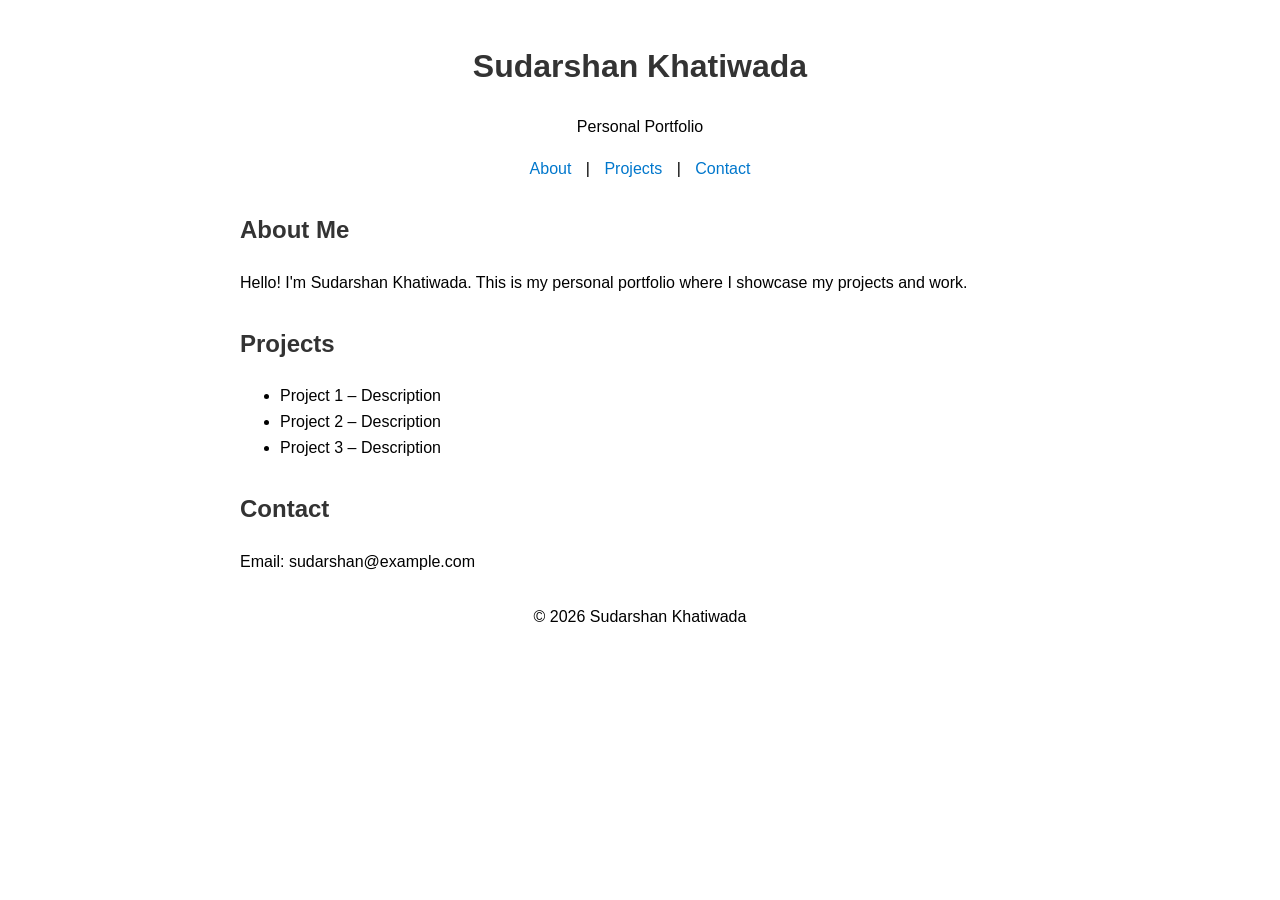
==== index.html @ 835031c8 "Create index.html" ====
<!DOCTYPE html>
<html lang="en">
<head>
    <meta charset="UTF-8">
    <meta name="viewport" content="width=device-width, initial-scale=1.0">
    <title>Sudarshan Khatiwada | Portfolio</title>
    <style>
        body { font-family: Arial, sans-serif; max-width: 800px; margin: auto; padding: 20px; line-height: 1.6; }
        header, footer { text-align: center; margin-bottom: 30px; }
        nav a { margin: 0 10px; text-decoration: none; color: #0077cc; }
        section { margin-bottom: 30px; }
        h1, h2 { color: #333; }
    </style>
</head>
<body>
    <header>
        <h1>Sudarshan Khatiwada</h1>
        <p>Personal Portfolio</p>
        <nav>
            <a href="#about">About</a> |
            <a href="#projects">Projects</a> |
            <a href="#contact">Contact</a>
        </nav>
    </header>

    <section id="about">
        <h2>About Me</h2>
        <p>Hello! I'm Sudarshan Khatiwada. This is my personal portfolio where I showcase my projects and work.</p>
    </section>

    <section id="projects">
        <h2>Projects</h2>
        <ul>
            <li>Project 1 – Description</li>
            <li>Project 2 – Description</li>
            <li>Project 3 – Description</li>
        </ul>
    </section>

    <section id="contact">
        <h2>Contact</h2>
        <p>Email: sudarshan@example.com</p>
    </section>

    <footer>
        <p>&copy; 2026 Sudarshan Khatiwada</p>
    </footer>
</body>
</html>
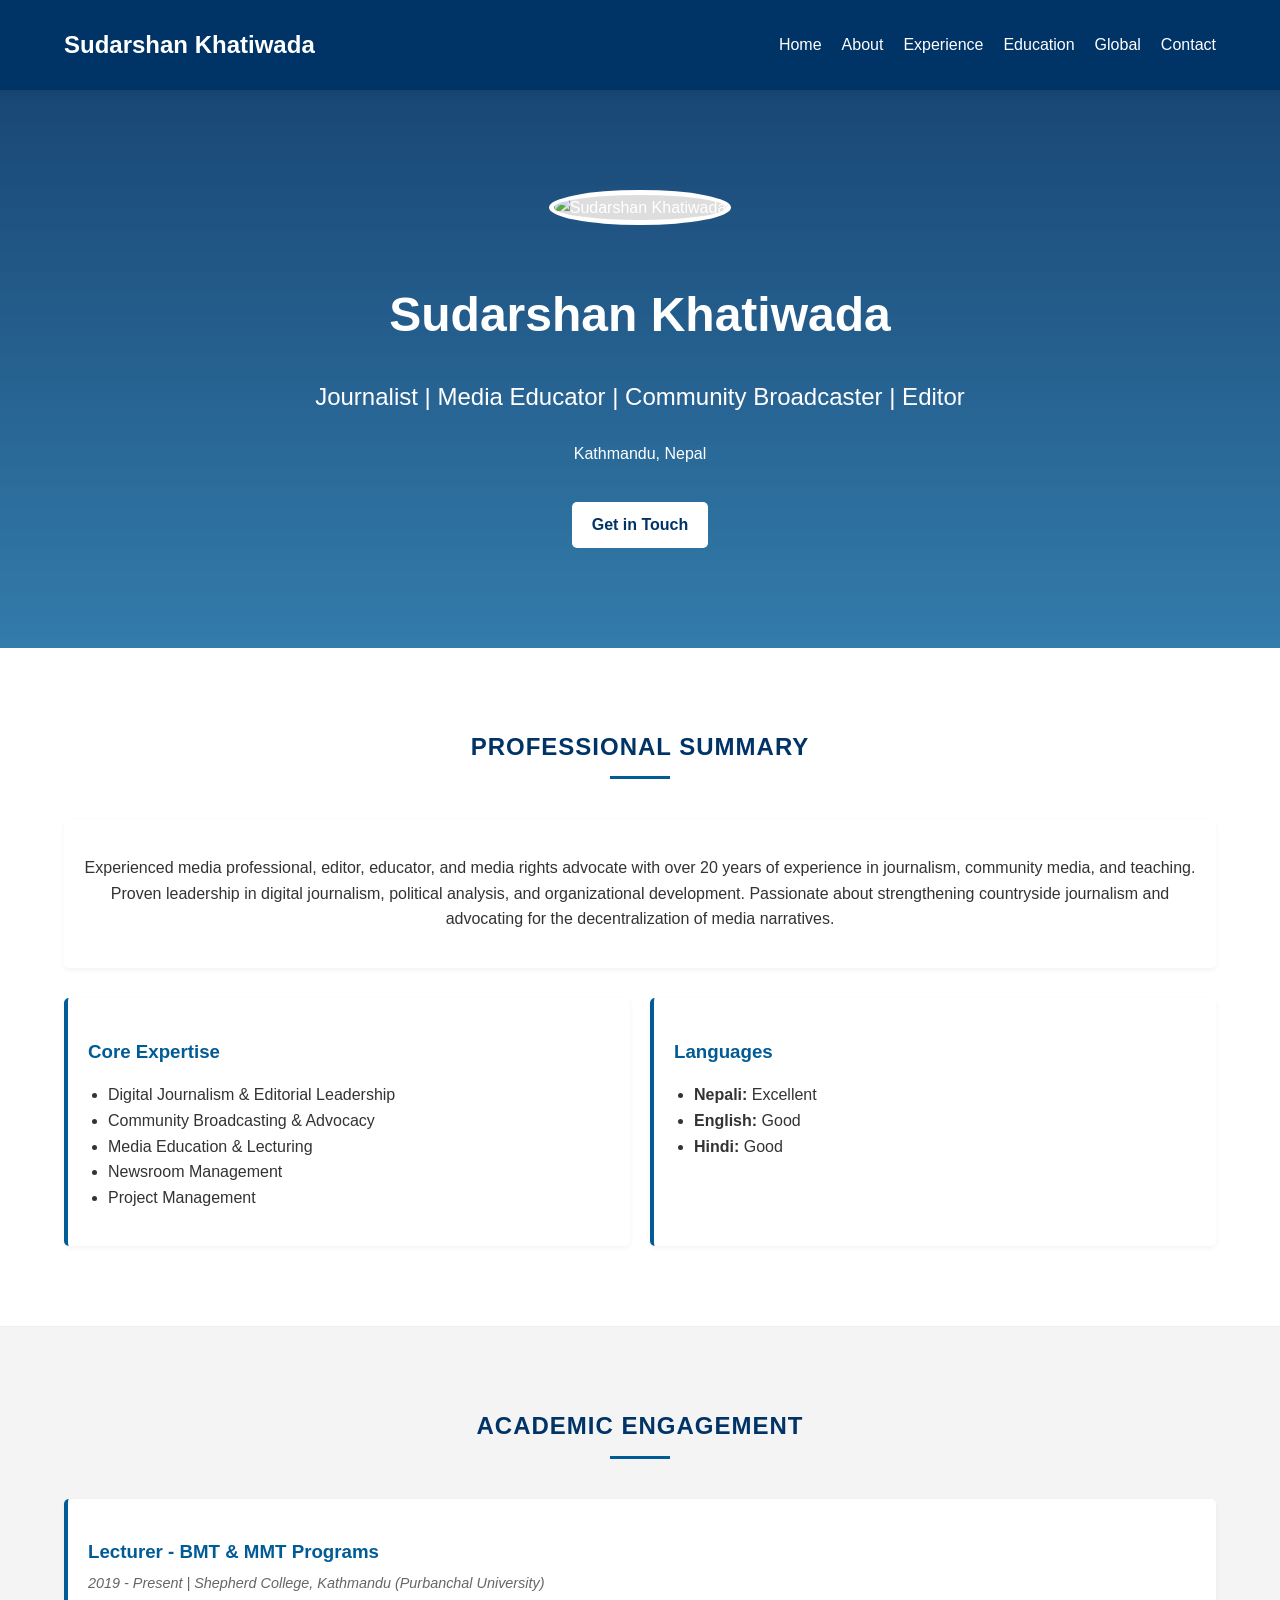
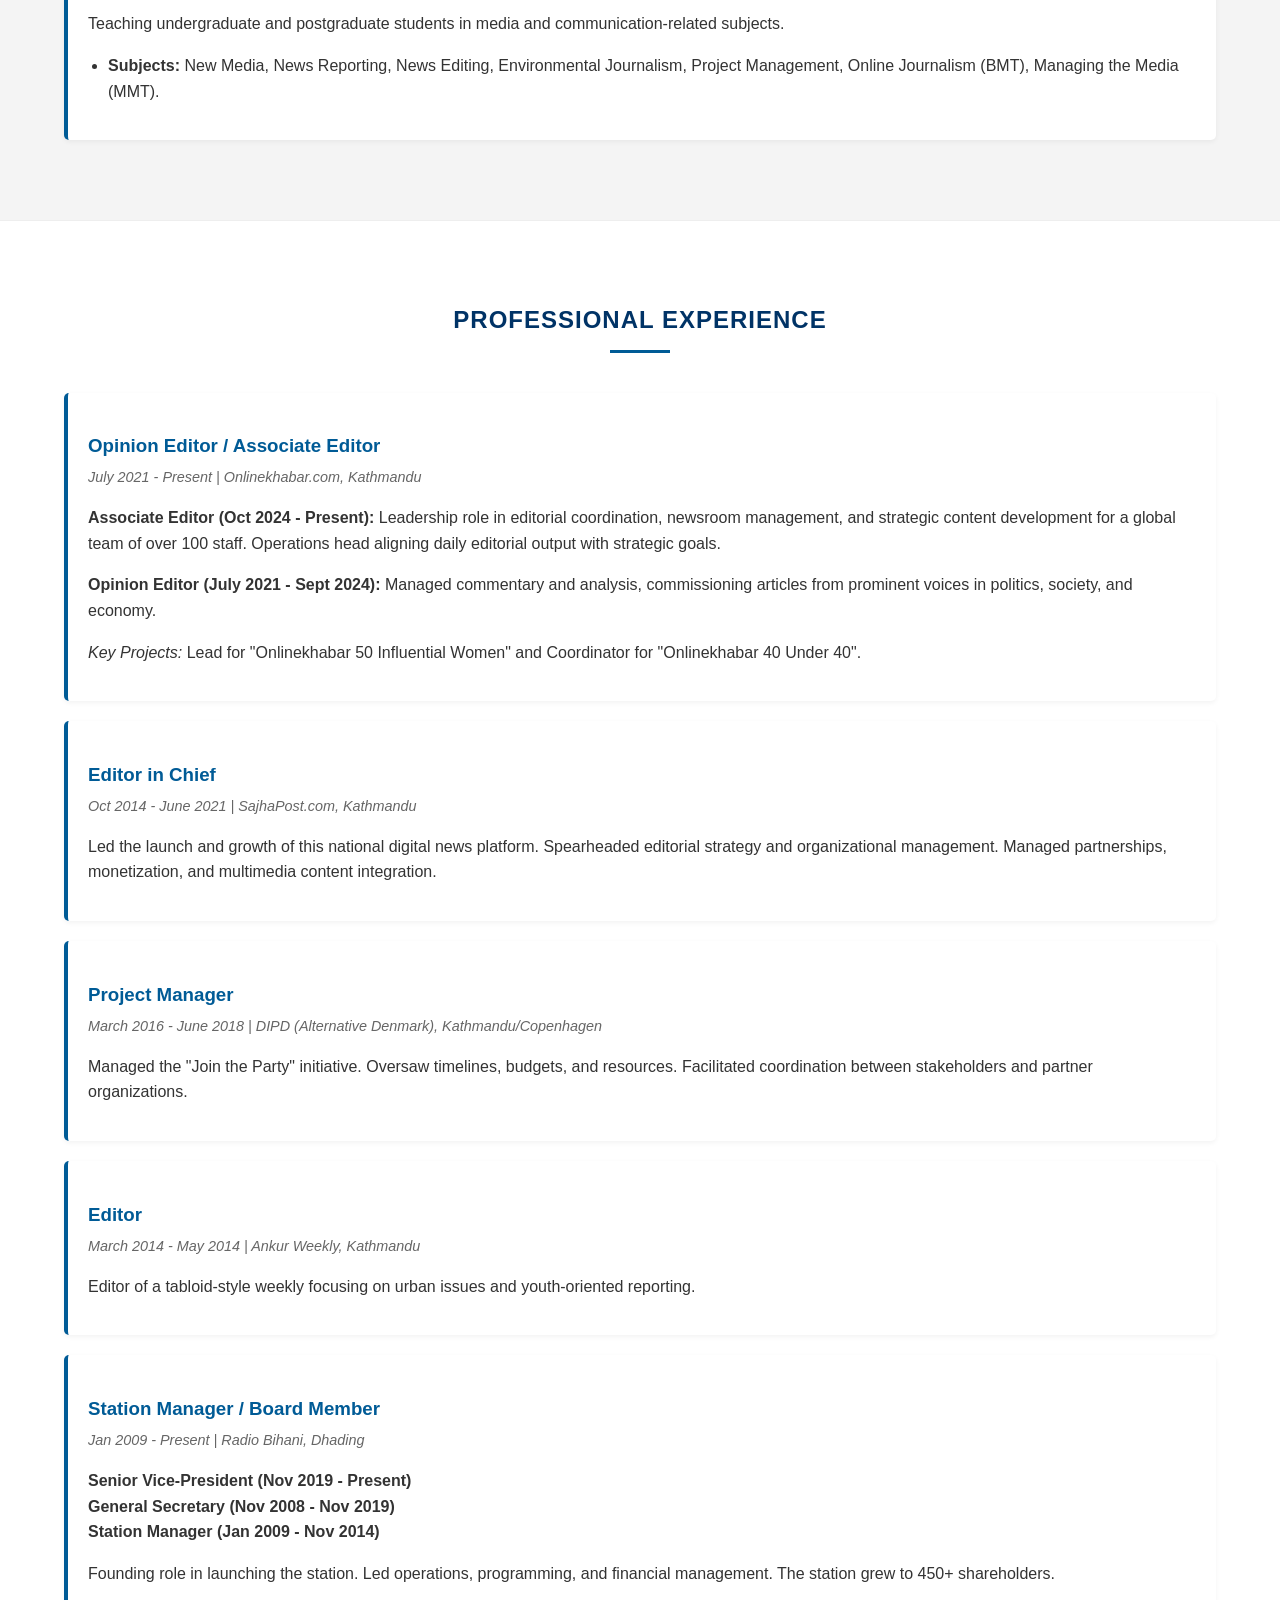
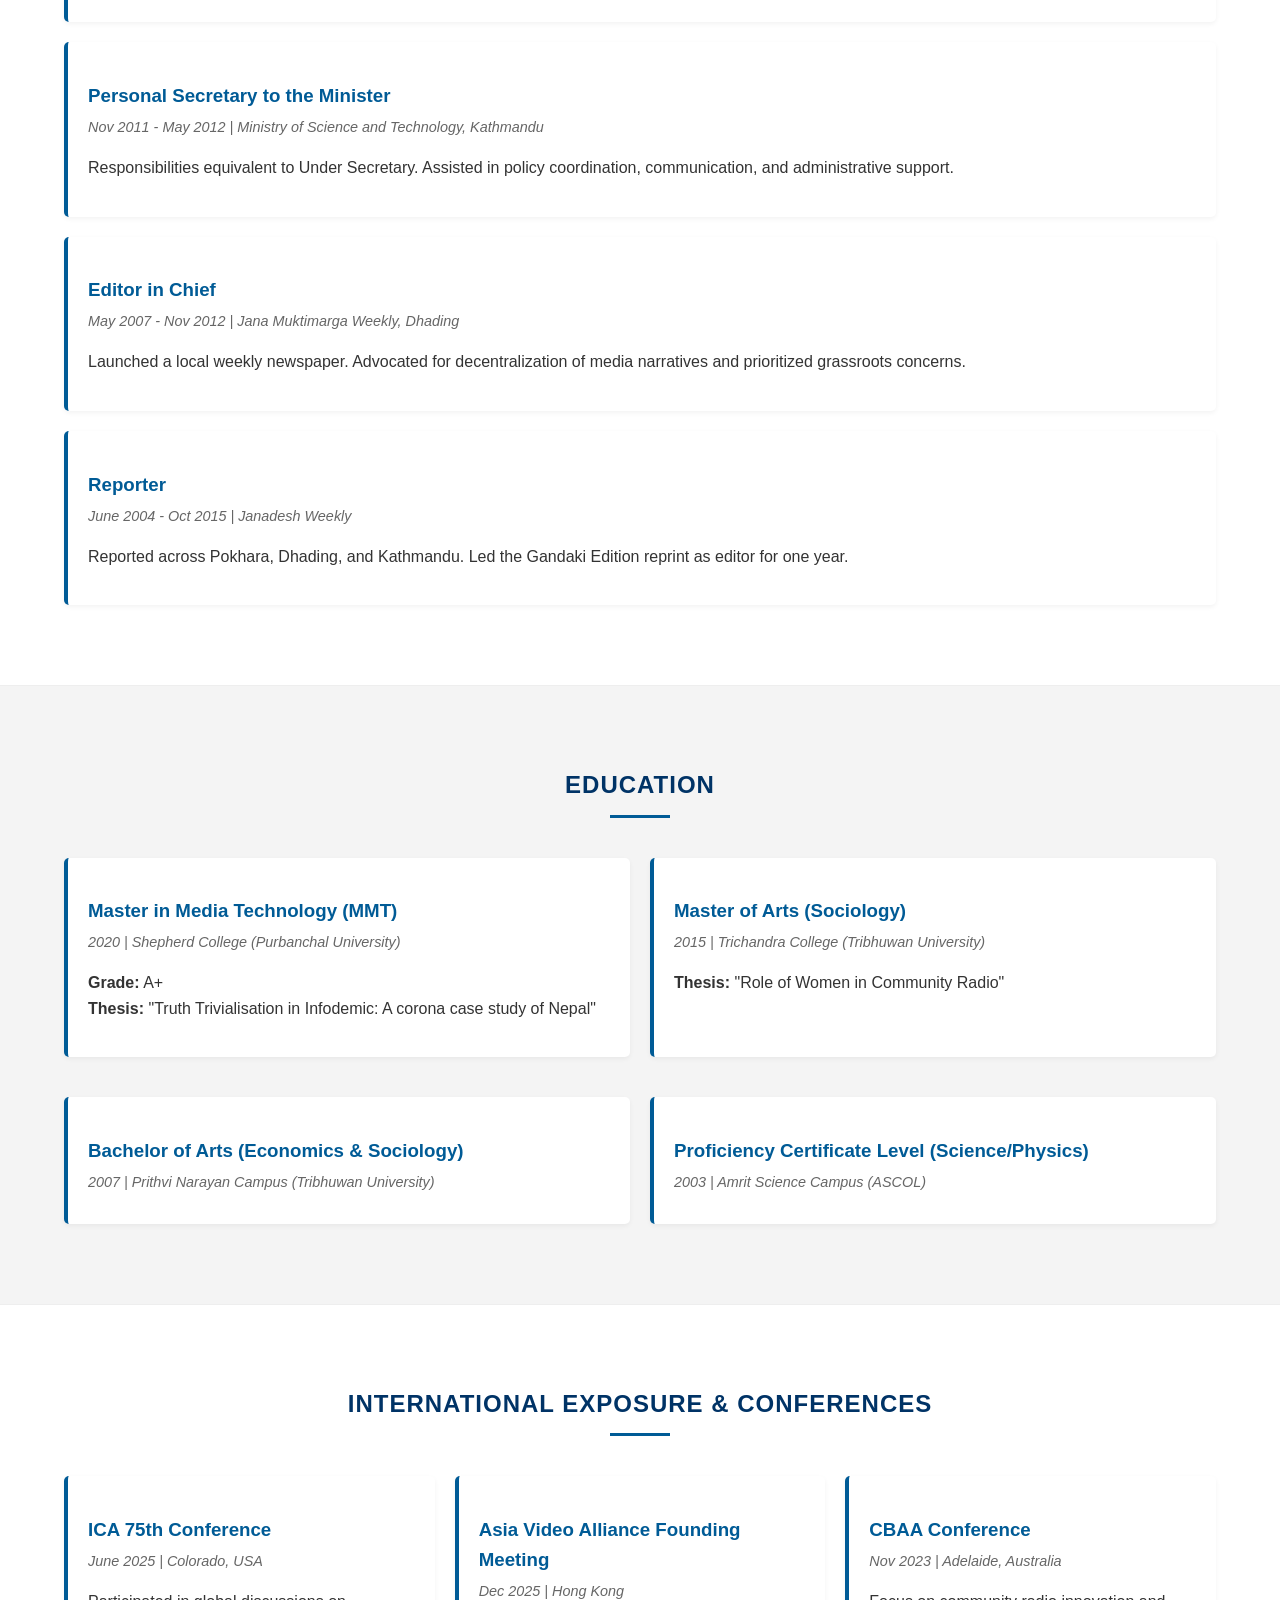
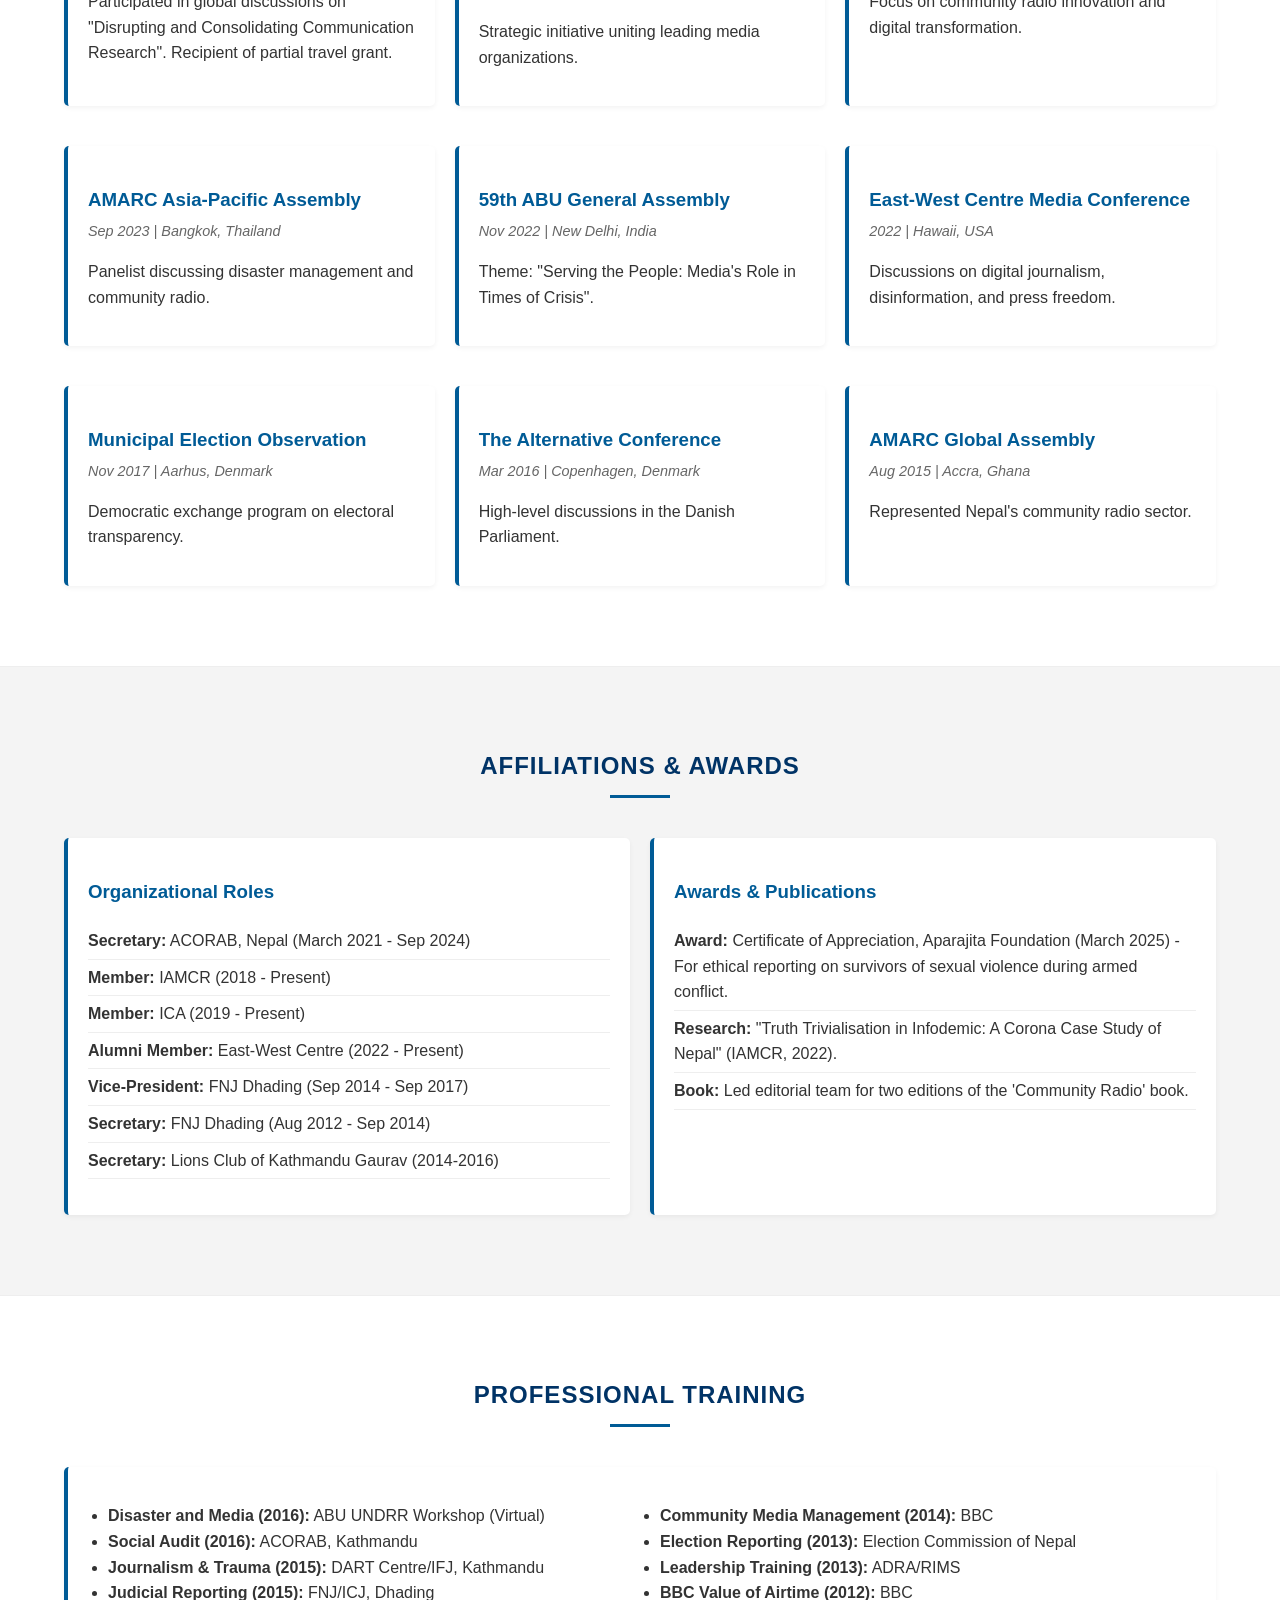
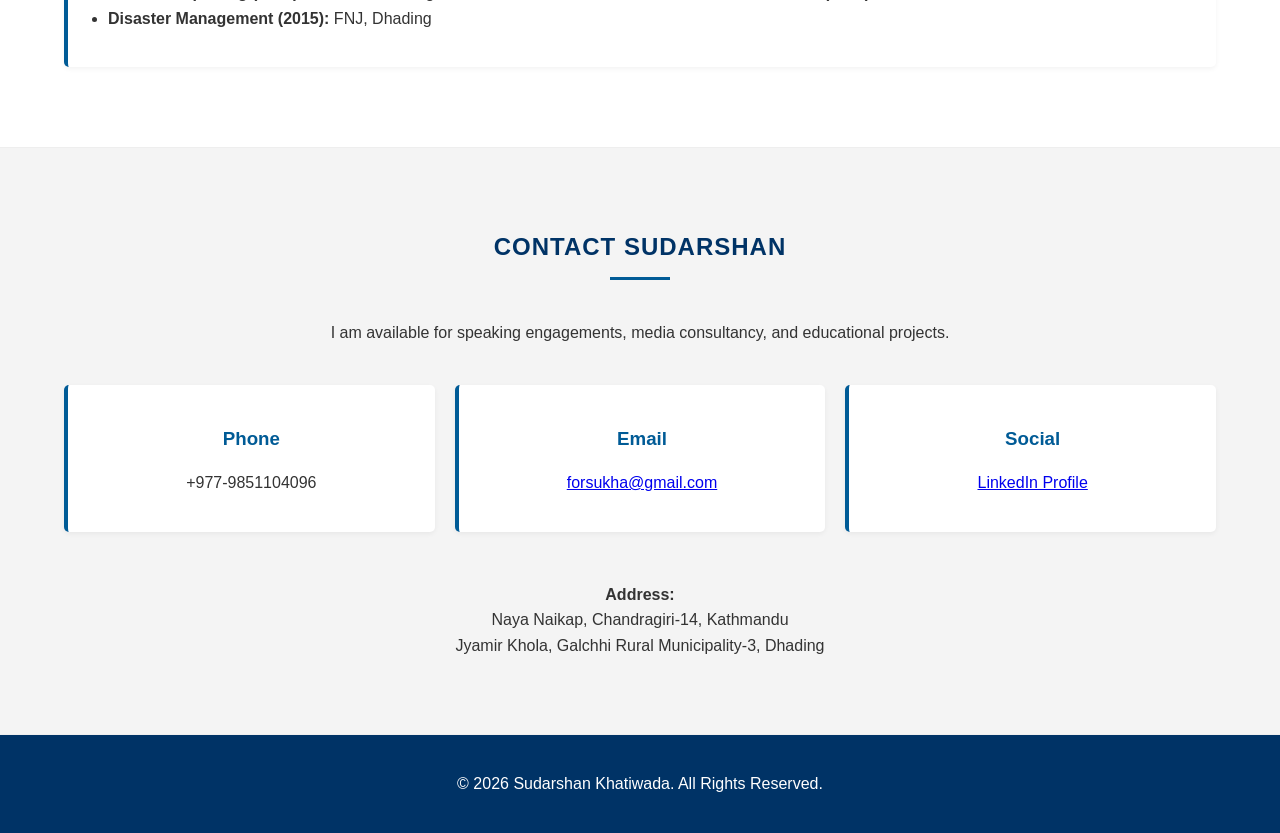
==== commit a0f3fb43: "Update index.html" ====
--- a/index.html
+++ b/index.html
@@ -3,47 +3,522 @@
 <head>
     <meta charset="UTF-8">
     <meta name="viewport" content="width=device-width, initial-scale=1.0">
-    <title>Sudarshan Khatiwada | Portfolio</title>
+    <title>Sudarshan Khatiwada | Journalist & Media Educator</title>
     <style>
-        body { font-family: Arial, sans-serif; max-width: 800px; margin: auto; padding: 20px; line-height: 1.6; }
-        header, footer { text-align: center; margin-bottom: 30px; }
-        nav a { margin: 0 10px; text-decoration: none; color: #0077cc; }
-        section { margin-bottom: 30px; }
-        h1, h2 { color: #333; }
+        /* --- CSS STYLES --- */
+        :root {
+            --primary: #003366; /* Deep Navy Blue */
+            --secondary: #005b96; /* Lighter Blue */
+            --accent: #b3cde0; /* Light Gray-Blue */
+            --text: #333;
+            --light-bg: #f4f4f4;
+            --white: #fff;
+        }
+
+        body {
+            font-family: 'Segoe UI', Tahoma, Geneva, Verdana, sans-serif;
+            line-height: 1.6;
+            color: var(--text);
+            margin: 0;
+            padding: 0;
+        }
+
+        /* Navigation */
+        nav {
+            background: var(--primary);
+            color: var(--white);
+            padding: 1rem 0;
+            position: sticky;
+            top: 0;
+            z-index: 1000;
+            box-shadow: 0 2px 5px rgba(0,0,0,0.1);
+        }
+
+        .container {
+            width: 90%;
+            max-width: 1200px;
+            margin: auto;
+            padding: 0 15px;
+        }
+
+        .nav-flex {
+            display: flex;
+            justify-content: space-between;
+            align-items: center;
+        }
+
+        .logo {
+            font-size: 1.5rem;
+            font-weight: bold;
+        }
+
+        .nav-links {
+            list-style: none;
+            display: flex;
+        }
+
+        .nav-links li {
+            margin-left: 20px;
+        }
+
+        .nav-links a {
+            color: var(--white);
+            text-decoration: none;
+            font-size: 1rem;
+            transition: color 0.3s;
+        }
+
+        .nav-links a:hover {
+            color: var(--accent);
+        }
+
+        /* Hero Section */
+        header {
+            background: linear-gradient(rgba(0, 51, 102, 0.9), rgba(0, 91, 150, 0.8)), url('https://source.unsplash.com/random/1920x1080/?journalism') no-repeat center center/cover;
+            color: var(--white);
+            padding: 100px 0;
+            text-align: center;
+        }
+
+        .profile-img {
+            width: 200px;
+            height: 200px;
+            border-radius: 50%;
+            border: 5px solid var(--white);
+            object-fit: cover;
+            margin-bottom: 20px;
+            background-color: #ddd; /* Fallback color */
+        }
+
+        header h1 {
+            font-size: 3rem;
+            margin-bottom: 10px;
+        }
+
+        header p {
+            font-size: 1.5rem;
+            font-weight: 300;
+        }
+
+        .btn {
+            display: inline-block;
+            background: var(--white);
+            color: var(--primary);
+            padding: 10px 20px;
+            text-decoration: none;
+            border-radius: 5px;
+            margin-top: 20px;
+            font-weight: bold;
+            transition: background 0.3s;
+        }
+
+        .btn:hover {
+            background: var(--accent);
+        }
+
+        /* Sections */
+        section {
+            padding: 60px 0;
+            border-bottom: 1px solid #eee;
+        }
+
+        section:nth-child(even) {
+            background: var(--light-bg);
+        }
+
+        h2 {
+            color: var(--primary);
+            text-align: center;
+            margin-bottom: 40px;
+            text-transform: uppercase;
+            letter-spacing: 1px;
+            position: relative;
+        }
+        
+        h2::after {
+            content: '';
+            display: block;
+            width: 60px;
+            height: 3px;
+            background: var(--secondary);
+            margin: 10px auto 0;
+        }
+
+        h3 {
+            color: var(--secondary);
+            margin-bottom: 5px;
+        }
+
+        .timeline-item, .card {
+            background: var(--white);
+            padding: 20px;
+            margin-bottom: 20px;
+            border-radius: 5px;
+            box-shadow: 0 2px 5px rgba(0,0,0,0.05);
+            border-left: 4px solid var(--secondary);
+        }
+
+        .date {
+            font-style: italic;
+            color: #666;
+            font-size: 0.9rem;
+            margin-bottom: 10px;
+            display: block;
+        }
+
+        /* Grid Layouts */
+        .grid-2 {
+            display: grid;
+            grid-template-columns: 1fr 1fr;
+            gap: 20px;
+        }
+
+        .grid-3 {
+            display: grid;
+            grid-template-columns: repeat(auto-fit, minmax(300px, 1fr));
+            gap: 20px;
+        }
+
+        /* List Styles */
+        ul.custom-list {
+            list-style: none;
+            padding: 0;
+        }
+
+        ul.custom-list li {
+            padding: 5px 0;
+            border-bottom: 1px solid #eee;
+        }
+        
+        ul.bullet-list {
+            padding-left: 20px;
+        }
+
+        /* Footer */
+        footer {
+            background: var(--primary);
+            color: var(--white);
+            text-align: center;
+            padding: 20px 0;
+        }
+
+        footer a {
+            color: var(--accent);
+        }
+
+        /* Responsive */
+        @media (max-width: 768px) {
+            .nav-flex {
+                flex-direction: column;
+            }
+            .nav-links {
+                margin-top: 15px;
+                padding: 0;
+            }
+            .nav-links li {
+                margin: 0 10px;
+            }
+            .grid-2 {
+                grid-template-columns: 1fr;
+            }
+            header h1 {
+                font-size: 2rem;
+            }
+        }
     </style>
 </head>
 <body>
-    <header>
-        <h1>Sudarshan Khatiwada</h1>
-        <p>Personal Portfolio</p>
-        <nav>
-            <a href="#about">About</a> |
-            <a href="#projects">Projects</a> |
-            <a href="#contact">Contact</a>
-        </nav>
+
+    <nav>
+        <div class="container nav-flex">
+            <div class="logo">Sudarshan Khatiwada</div>
+            <ul class="nav-links">
+                <li><a href="#home">Home</a></li>
+                <li><a href="#about">About</a></li>
+                <li><a href="#experience">Experience</a></li>
+                <li><a href="#education">Education</a></li>
+                <li><a href="#global">Global</a></li>
+                <li><a href="#contact">Contact</a></li>
+            </ul>
+        </div>
+    </nav>
+
+    <header id="home">
+        <div class="container">
+            <img src="/Users/sudarshankhatiwada/Desktop/Website" alt="Sudarshan Khatiwada" class="profile-img">
+            
+            <h1>Sudarshan Khatiwada</h1>
+            <p>Journalist | Media Educator | Community Broadcaster | Editor</p>
+            <p style="font-size: 1rem; margin-top: 10px;">Kathmandu, Nepal</p>
+            <a href="#contact" class="btn">Get in Touch</a>
+        </div>
     </header>
 
     <section id="about">
-        <h2>About Me</h2>
-        <p>Hello! I'm Sudarshan Khatiwada. This is my personal portfolio where I showcase my projects and work.</p>
-    </section>
-
-    <section id="projects">
-        <h2>Projects</h2>
-        <ul>
-            <li>Project 1 – Description</li>
-            <li>Project 2 – Description</li>
-            <li>Project 3 – Description</li>
-        </ul>
+        <div class="container">
+            <h2>Professional Summary</h2>
+            <div class="card" style="border-left: none; text-align: center;">
+                <p>
+                    Experienced media professional, editor, educator, and media rights advocate with over 20 years of experience in journalism, community media, and teaching. Proven leadership in digital journalism, political analysis, and organizational development. Passionate about strengthening countryside journalism and advocating for the decentralization of media narratives.
+                </p>
+            </div>
+            
+            <div class="grid-2" style="margin-top: 30px;">
+                <div class="card">
+                    <h3>Core Expertise</h3>
+                    <ul class="bullet-list">
+                        <li>Digital Journalism & Editorial Leadership</li>
+                        <li>Community Broadcasting & Advocacy</li>
+                        <li>Media Education & Lecturing</li>
+                        <li>Newsroom Management</li>
+                        <li>Project Management</li>
+                    </ul>
+                </div>
+                <div class="card">
+                    <h3>Languages</h3>
+                    <ul class="bullet-list">
+                        <li><strong>Nepali:</strong> Excellent</li>
+                        <li><strong>English:</strong> Good</li>
+                        <li><strong>Hindi:</strong> Good</li>
+                    </ul>
+                </div>
+            </div>
+        </div>
+    </section>
+
+    <section id="academic">
+        <div class="container">
+            <h2>Academic Engagement</h2>
+            <div class="timeline-item">
+                <h3>Lecturer - BMT & MMT Programs</h3>
+                <span class="date">2019 - Present | Shepherd College, Kathmandu (Purbanchal University)</span>
+                <p>Teaching undergraduate and postgraduate students in media and communication-related subjects.</p>
+                <ul class="bullet-list">
+                    <li><strong>Subjects:</strong> New Media, News Reporting, News Editing, Environmental Journalism, Project Management, Online Journalism (BMT), Managing the Media (MMT).</li>
+                </ul>
+            </div>
+        </div>
+    </section>
+
+    <section id="experience">
+        <div class="container">
+            <h2>Professional Experience</h2>
+
+            <div class="timeline-item">
+                <h3>Opinion Editor / Associate Editor</h3>
+                <span class="date">July 2021 - Present | Onlinekhabar.com, Kathmandu</span>
+                <p><strong>Associate Editor (Oct 2024 - Present):</strong> Leadership role in editorial coordination, newsroom management, and strategic content development for a global team of over 100 staff. Operations head aligning daily editorial output with strategic goals.</p>
+                <p><strong>Opinion Editor (July 2021 - Sept 2024):</strong> Managed commentary and analysis, commissioning articles from prominent voices in politics, society, and economy.</p>
+                <p><em>Key Projects:</em> Lead for "Onlinekhabar 50 Influential Women" and Coordinator for "Onlinekhabar 40 Under 40".</p>
+            </div>
+
+            <div class="timeline-item">
+                <h3>Editor in Chief</h3>
+                <span class="date">Oct 2014 - June 2021 | SajhaPost.com, Kathmandu</span>
+                <p>Led the launch and growth of this national digital news platform. Spearheaded editorial strategy and organizational management. Managed partnerships, monetization, and multimedia content integration.</p>
+            </div>
+
+            <div class="timeline-item">
+                <h3>Project Manager</h3>
+                <span class="date">March 2016 - June 2018 | DIPD (Alternative Denmark), Kathmandu/Copenhagen</span>
+                <p>Managed the "Join the Party" initiative. Oversaw timelines, budgets, and resources. Facilitated coordination between stakeholders and partner organizations.</p>
+            </div>
+
+            <div class="timeline-item">
+                <h3>Editor</h3>
+                <span class="date">March 2014 - May 2014 | Ankur Weekly, Kathmandu</span>
+                <p>Editor of a tabloid-style weekly focusing on urban issues and youth-oriented reporting.</p>
+            </div>
+
+            <div class="timeline-item">
+                <h3>Station Manager / Board Member</h3>
+                <span class="date">Jan 2009 - Present | Radio Bihani, Dhading</span>
+                <p><strong>Senior Vice-President (Nov 2019 - Present)</strong><br>
+                <strong>General Secretary (Nov 2008 - Nov 2019)</strong><br>
+                <strong>Station Manager (Jan 2009 - Nov 2014)</strong></p>
+                <p>Founding role in launching the station. Led operations, programming, and financial management. The station grew to 450+ shareholders.</p>
+            </div>
+
+            <div class="timeline-item">
+                <h3>Personal Secretary to the Minister</h3>
+                <span class="date">Nov 2011 - May 2012 | Ministry of Science and Technology, Kathmandu</span>
+                <p>Responsibilities equivalent to Under Secretary. Assisted in policy coordination, communication, and administrative support.</p>
+            </div>
+
+            <div class="timeline-item">
+                <h3>Editor in Chief</h3>
+                <span class="date">May 2007 - Nov 2012 | Jana Muktimarga Weekly, Dhading</span>
+                <p>Launched a local weekly newspaper. Advocated for decentralization of media narratives and prioritized grassroots concerns.</p>
+            </div>
+
+            <div class="timeline-item">
+                <h3>Reporter</h3>
+                <span class="date">June 2004 - Oct 2015 | Janadesh Weekly</span>
+                <p>Reported across Pokhara, Dhading, and Kathmandu. Led the Gandaki Edition reprint as editor for one year.</p>
+            </div>
+        </div>
+    </section>
+
+    <section id="education">
+        <div class="container">
+            <h2>Education</h2>
+            <div class="grid-2">
+                <div class="card">
+                    <h3>Master in Media Technology (MMT)</h3>
+                    <span class="date">2020 | Shepherd College (Purbanchal University)</span>
+                    <p><strong>Grade:</strong> A+ <br>
+                    <strong>Thesis:</strong> "Truth Trivialisation in Infodemic: A corona case study of Nepal"</p>
+                </div>
+                <div class="card">
+                    <h3>Master of Arts (Sociology)</h3>
+                    <span class="date">2015 | Trichandra College (Tribhuwan University)</span>
+                    <p><strong>Thesis:</strong> "Role of Women in Community Radio"</p>
+                </div>
+                <div class="card">
+                    <h3>Bachelor of Arts (Economics & Sociology)</h3>
+                    <span class="date">2007 | Prithvi Narayan Campus (Tribhuwan University)</span>
+                </div>
+                <div class="card">
+                    <h3>Proficiency Certificate Level (Science/Physics)</h3>
+                    <span class="date">2003 | Amrit Science Campus (ASCOL)</span>
+                </div>
+            </div>
+        </div>
+    </section>
+
+    <section id="global">
+        <div class="container">
+            <h2>International Exposure & Conferences</h2>
+            <div class="grid-3">
+                <div class="card">
+                    <h3>ICA 75th Conference</h3>
+                    <span class="date">June 2025 | Colorado, USA</span>
+                    <p>Participated in global discussions on "Disrupting and Consolidating Communication Research". Recipient of partial travel grant.</p>
+                </div>
+                <div class="card">
+                    <h3>Asia Video Alliance Founding Meeting</h3>
+                    <span class="date">Dec 2025 | Hong Kong</span>
+                    <p>Strategic initiative uniting leading media organizations.</p>
+                </div>
+                <div class="card">
+                    <h3>CBAA Conference</h3>
+                    <span class="date">Nov 2023 | Adelaide, Australia</span>
+                    <p>Focus on community radio innovation and digital transformation.</p>
+                </div>
+                <div class="card">
+                    <h3>AMARC Asia-Pacific Assembly</h3>
+                    <span class="date">Sep 2023 | Bangkok, Thailand</span>
+                    <p>Panelist discussing disaster management and community radio.</p>
+                </div>
+                <div class="card">
+                    <h3>59th ABU General Assembly</h3>
+                    <span class="date">Nov 2022 | New Delhi, India</span>
+                    <p>Theme: "Serving the People: Media's Role in Times of Crisis".</p>
+                </div>
+                <div class="card">
+                    <h3>East-West Centre Media Conference</h3>
+                    <span class="date">2022 | Hawaii, USA</span>
+                    <p>Discussions on digital journalism, disinformation, and press freedom.</p>
+                </div>
+                <div class="card">
+                    <h3>Municipal Election Observation</h3>
+                    <span class="date">Nov 2017 | Aarhus, Denmark</span>
+                    <p>Democratic exchange program on electoral transparency.</p>
+                </div>
+                <div class="card">
+                    <h3>The Alternative Conference</h3>
+                    <span class="date">Mar 2016 | Copenhagen, Denmark</span>
+                    <p>High-level discussions in the Danish Parliament.</p>
+                </div>
+                <div class="card">
+                    <h3>AMARC Global Assembly</h3>
+                    <span class="date">Aug 2015 | Accra, Ghana</span>
+                    <p>Represented Nepal's community radio sector.</p>
+                </div>
+            </div>
+        </div>
+    </section>
+
+    <section id="affiliations">
+        <div class="container">
+            <h2>Affiliations & Awards</h2>
+            <div class="grid-2">
+                <div class="card">
+                    <h3>Organizational Roles</h3>
+                    <ul class="custom-list">
+                        <li><strong>Secretary:</strong> ACORAB, Nepal (March 2021 - Sep 2024)</li>
+                        <li><strong>Member:</strong> IAMCR (2018 - Present)</li>
+                        <li><strong>Member:</strong> ICA (2019 - Present)</li>
+                        <li><strong>Alumni Member:</strong> East-West Centre (2022 - Present)</li>
+                        <li><strong>Vice-President:</strong> FNJ Dhading (Sep 2014 - Sep 2017)</li>
+                        <li><strong>Secretary:</strong> FNJ Dhading (Aug 2012 - Sep 2014)</li>
+                        <li><strong>Secretary:</strong> Lions Club of Kathmandu Gaurav (2014-2016)</li>
+                    </ul>
+                </div>
+                <div class="card">
+                    <h3>Awards & Publications</h3>
+                    <ul class="custom-list">
+                        <li><strong>Award:</strong> Certificate of Appreciation, Aparajita Foundation (March 2025) - For ethical reporting on survivors of sexual violence during armed conflict.</li>
+                        <li><strong>Research:</strong> "Truth Trivialisation in Infodemic: A Corona Case Study of Nepal" (IAMCR, 2022).</li>
+                        <li><strong>Book:</strong> Led editorial team for two editions of the 'Community Radio' book.</li>
+                    </ul>
+                </div>
+            </div>
+        </div>
+    </section>
+
+    <section id="training">
+        <div class="container">
+            <h2>Professional Training</h2>
+            <div class="card">
+                <ul class="bullet-list" style="columns: 2;">
+                    <li><strong>Disaster and Media (2016):</strong> ABU UNDRR Workshop (Virtual)</li>
+                    <li><strong>Social Audit (2016):</strong> ACORAB, Kathmandu</li>
+                    <li><strong>Journalism & Trauma (2015):</strong> DART Centre/IFJ, Kathmandu</li>
+                    <li><strong>Judicial Reporting (2015):</strong> FNJ/ICJ, Dhading</li>
+                    <li><strong>Disaster Management (2015):</strong> FNJ, Dhading</li>
+                    <li><strong>Community Media Management (2014):</strong> BBC</li>
+                    <li><strong>Election Reporting (2013):</strong> Election Commission of Nepal</li>
+                    <li><strong>Leadership Training (2013):</strong> ADRA/RIMS</li>
+                    <li><strong>BBC Value of Airtime (2012):</strong> BBC</li>
+                </ul>
+            </div>
+        </div>
     </section>
 
     <section id="contact">
-        <h2>Contact</h2>
-        <p>Email: sudarshan@example.com</p>
+        <div class="container" style="text-align: center;">
+            <h2>Contact Sudarshan</h2>
+            <p>I am available for speaking engagements, media consultancy, and educational projects.</p>
+            
+            <div class="grid-3" style="margin-top: 40px;">
+                <div class="card">
+                    <h3>Phone</h3>
+                    <p>+977-9851104096</p>
+                </div>
+                <div class="card">
+                    <h3>Email</h3>
+                    <p><a href="mailto:forsukha@gmail.com">forsukha@gmail.com</a></p>
+                </div>
+                <div class="card">
+                    <h3>Social</h3>
+                    <p><a href="https://www.linkedin.com/in/sudarshan-khatiwada-73413a73/" target="_blank">LinkedIn Profile</a></p>
+                </div>
+            </div>
+
+            <div style="margin-top: 30px;">
+                <p><strong>Address:</strong><br>
+                Naya Naikap, Chandragiri-14, Kathmandu<br>
+                Jyamir Khola, Galchhi Rural Municipality-3, Dhading</p>
+            </div>
+        </div>
     </section>
 
     <footer>
-        <p>&copy; 2026 Sudarshan Khatiwada</p>
+        <div class="container">
+            <p>&copy; 2026 Sudarshan Khatiwada. All Rights Reserved.</p>
+        </div>
     </footer>
+
 </body>
 </html>
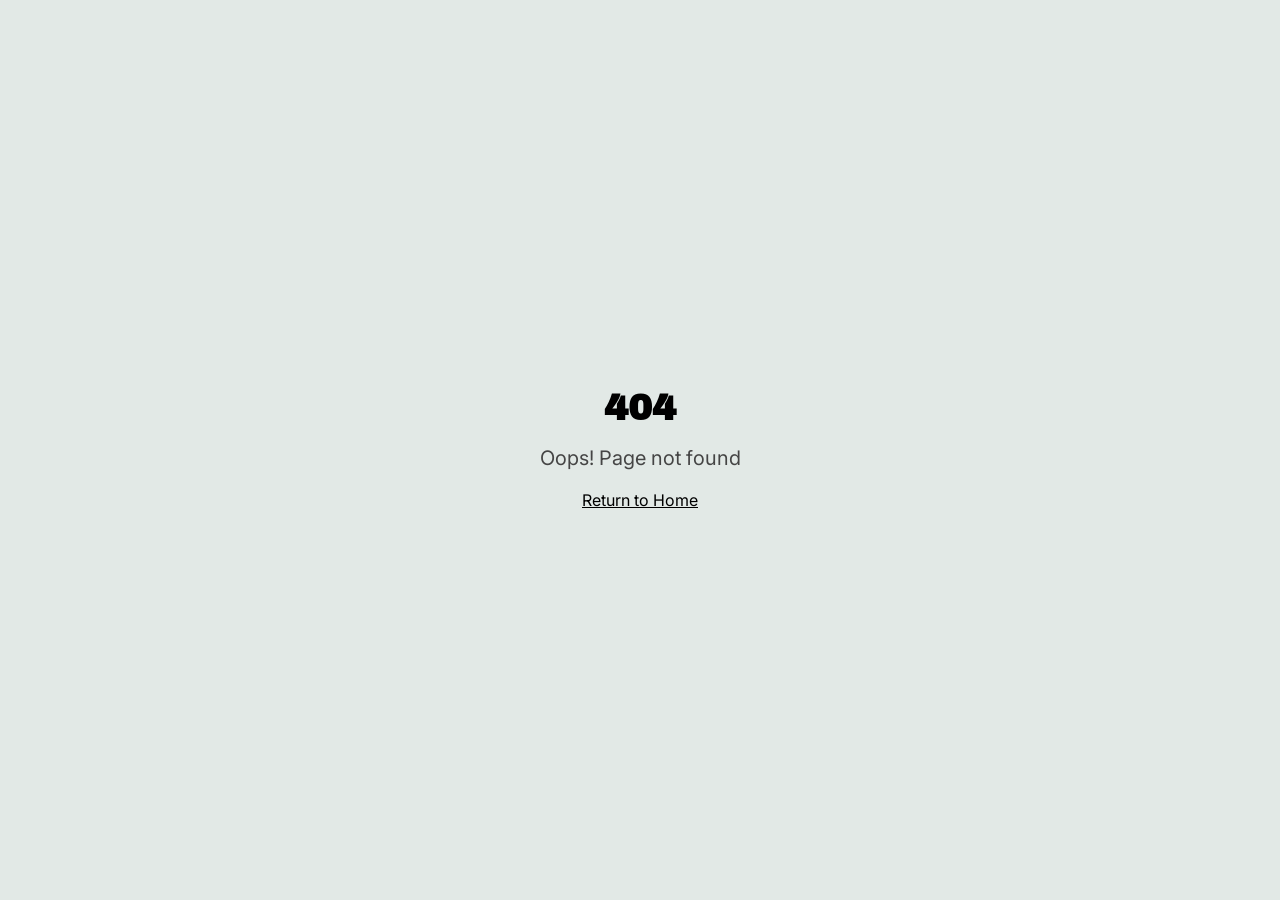
==== commit 547c577e: "Add files via upload" ====
--- a/index.html
+++ b/index.html
@@ -1,524 +1,27 @@
-<!DOCTYPE html>
+<!doctype html>
 <html lang="en">
-<head>
-    <meta charset="UTF-8">
-    <meta name="viewport" content="width=device-width, initial-scale=1.0">
-    <title>Sudarshan Khatiwada | Journalist & Media Educator</title>
-    <style>
-        /* --- CSS STYLES --- */
-        :root {
-            --primary: #003366; /* Deep Navy Blue */
-            --secondary: #005b96; /* Lighter Blue */
-            --accent: #b3cde0; /* Light Gray-Blue */
-            --text: #333;
-            --light-bg: #f4f4f4;
-            --white: #fff;
-        }
+  <head>
+    <meta charset="UTF-8" />
+    <meta name="viewport" content="width=device-width, initial-scale=1.0" />
+    <!-- TODO: Set the document title to the name of your application -->
+    <title>Lovable App</title>
+    <meta name="description" content="Lovable Generated Project" />
+    <meta name="author" content="Lovable" />
 
-        body {
-            font-family: 'Segoe UI', Tahoma, Geneva, Verdana, sans-serif;
-            line-height: 1.6;
-            color: var(--text);
-            margin: 0;
-            padding: 0;
-        }
+    <!-- TODO: Update og:title to match your application name -->
+    <meta property="og:title" content="Lovable App" />
+    <meta property="og:description" content="Lovable Generated Project" />
+    <meta property="og:type" content="website" />
+    <meta property="og:image" content="https://lovable.dev/opengraph-image-p98pqg.png" />
 
-        /* Navigation */
-        nav {
-            background: var(--primary);
-            color: var(--white);
-            padding: 1rem 0;
-            position: sticky;
-            top: 0;
-            z-index: 1000;
-            box-shadow: 0 2px 5px rgba(0,0,0,0.1);
-        }
+    <meta name="twitter:card" content="summary_large_image" />
+    <meta name="twitter:site" content="@Lovable" />
+    <meta name="twitter:image" content="https://lovable.dev/opengraph-image-p98pqg.png" />
+    <script type="module" crossorigin src="/assets/index-DvO2xkag.js"></script>
+    <link rel="stylesheet" crossorigin href="/assets/index-DWRUyej8.css">
+  </head>
 
-        .container {
-            width: 90%;
-            max-width: 1200px;
-            margin: auto;
-            padding: 0 15px;
-        }
-
-        .nav-flex {
-            display: flex;
-            justify-content: space-between;
-            align-items: center;
-        }
-
-        .logo {
-            font-size: 1.5rem;
-            font-weight: bold;
-        }
-
-        .nav-links {
-            list-style: none;
-            display: flex;
-        }
-
-        .nav-links li {
-            margin-left: 20px;
-        }
-
-        .nav-links a {
-            color: var(--white);
-            text-decoration: none;
-            font-size: 1rem;
-            transition: color 0.3s;
-        }
-
-        .nav-links a:hover {
-            color: var(--accent);
-        }
-
-        /* Hero Section */
-        header {
-            background: linear-gradient(rgba(0, 51, 102, 0.9), rgba(0, 91, 150, 0.8)), url('https://source.unsplash.com/random/1920x1080/?journalism') no-repeat center center/cover;
-            color: var(--white);
-            padding: 100px 0;
-            text-align: center;
-        }
-
-        .profile-img {
-            width: 200px;
-            height: 200px;
-            border-radius: 50%;
-            border: 5px solid var(--white);
-            object-fit: cover;
-            margin-bottom: 20px;
-            background-color: #ddd; /* Fallback color */
-        }
-
-        header h1 {
-            font-size: 3rem;
-            margin-bottom: 10px;
-        }
-
-        header p {
-            font-size: 1.5rem;
-            font-weight: 300;
-        }
-
-        .btn {
-            display: inline-block;
-            background: var(--white);
-            color: var(--primary);
-            padding: 10px 20px;
-            text-decoration: none;
-            border-radius: 5px;
-            margin-top: 20px;
-            font-weight: bold;
-            transition: background 0.3s;
-        }
-
-        .btn:hover {
-            background: var(--accent);
-        }
-
-        /* Sections */
-        section {
-            padding: 60px 0;
-            border-bottom: 1px solid #eee;
-        }
-
-        section:nth-child(even) {
-            background: var(--light-bg);
-        }
-
-        h2 {
-            color: var(--primary);
-            text-align: center;
-            margin-bottom: 40px;
-            text-transform: uppercase;
-            letter-spacing: 1px;
-            position: relative;
-        }
-        
-        h2::after {
-            content: '';
-            display: block;
-            width: 60px;
-            height: 3px;
-            background: var(--secondary);
-            margin: 10px auto 0;
-        }
-
-        h3 {
-            color: var(--secondary);
-            margin-bottom: 5px;
-        }
-
-        .timeline-item, .card {
-            background: var(--white);
-            padding: 20px;
-            margin-bottom: 20px;
-            border-radius: 5px;
-            box-shadow: 0 2px 5px rgba(0,0,0,0.05);
-            border-left: 4px solid var(--secondary);
-        }
-
-        .date {
-            font-style: italic;
-            color: #666;
-            font-size: 0.9rem;
-            margin-bottom: 10px;
-            display: block;
-        }
-
-        /* Grid Layouts */
-        .grid-2 {
-            display: grid;
-            grid-template-columns: 1fr 1fr;
-            gap: 20px;
-        }
-
-        .grid-3 {
-            display: grid;
-            grid-template-columns: repeat(auto-fit, minmax(300px, 1fr));
-            gap: 20px;
-        }
-
-        /* List Styles */
-        ul.custom-list {
-            list-style: none;
-            padding: 0;
-        }
-
-        ul.custom-list li {
-            padding: 5px 0;
-            border-bottom: 1px solid #eee;
-        }
-        
-        ul.bullet-list {
-            padding-left: 20px;
-        }
-
-        /* Footer */
-        footer {
-            background: var(--primary);
-            color: var(--white);
-            text-align: center;
-            padding: 20px 0;
-        }
-
-        footer a {
-            color: var(--accent);
-        }
-
-        /* Responsive */
-        @media (max-width: 768px) {
-            .nav-flex {
-                flex-direction: column;
-            }
-            .nav-links {
-                margin-top: 15px;
-                padding: 0;
-            }
-            .nav-links li {
-                margin: 0 10px;
-            }
-            .grid-2 {
-                grid-template-columns: 1fr;
-            }
-            header h1 {
-                font-size: 2rem;
-            }
-        }
-    </style>
-</head>
-<body>
-
-    <nav>
-        <div class="container nav-flex">
-            <div class="logo">Sudarshan Khatiwada</div>
-            <ul class="nav-links">
-                <li><a href="#home">Home</a></li>
-                <li><a href="#about">About</a></li>
-                <li><a href="#experience">Experience</a></li>
-                <li><a href="#education">Education</a></li>
-                <li><a href="#global">Global</a></li>
-                <li><a href="#contact">Contact</a></li>
-            </ul>
-        </div>
-    </nav>
-
-    <header id="home">
-        <div class="container">
-            <img src="/Users/sudarshankhatiwada/Desktop/Website" alt="Sudarshan Khatiwada" class="profile-img">
-            
-            <h1>Sudarshan Khatiwada</h1>
-            <p>Journalist | Media Educator | Community Broadcaster | Editor</p>
-            <p style="font-size: 1rem; margin-top: 10px;">Kathmandu, Nepal</p>
-            <a href="#contact" class="btn">Get in Touch</a>
-        </div>
-    </header>
-
-    <section id="about">
-        <div class="container">
-            <h2>Professional Summary</h2>
-            <div class="card" style="border-left: none; text-align: center;">
-                <p>
-                    Experienced media professional, editor, educator, and media rights advocate with over 20 years of experience in journalism, community media, and teaching. Proven leadership in digital journalism, political analysis, and organizational development. Passionate about strengthening countryside journalism and advocating for the decentralization of media narratives.
-                </p>
-            </div>
-            
-            <div class="grid-2" style="margin-top: 30px;">
-                <div class="card">
-                    <h3>Core Expertise</h3>
-                    <ul class="bullet-list">
-                        <li>Digital Journalism & Editorial Leadership</li>
-                        <li>Community Broadcasting & Advocacy</li>
-                        <li>Media Education & Lecturing</li>
-                        <li>Newsroom Management</li>
-                        <li>Project Management</li>
-                    </ul>
-                </div>
-                <div class="card">
-                    <h3>Languages</h3>
-                    <ul class="bullet-list">
-                        <li><strong>Nepali:</strong> Excellent</li>
-                        <li><strong>English:</strong> Good</li>
-                        <li><strong>Hindi:</strong> Good</li>
-                    </ul>
-                </div>
-            </div>
-        </div>
-    </section>
-
-    <section id="academic">
-        <div class="container">
-            <h2>Academic Engagement</h2>
-            <div class="timeline-item">
-                <h3>Lecturer - BMT & MMT Programs</h3>
-                <span class="date">2019 - Present | Shepherd College, Kathmandu (Purbanchal University)</span>
-                <p>Teaching undergraduate and postgraduate students in media and communication-related subjects.</p>
-                <ul class="bullet-list">
-                    <li><strong>Subjects:</strong> New Media, News Reporting, News Editing, Environmental Journalism, Project Management, Online Journalism (BMT), Managing the Media (MMT).</li>
-                </ul>
-            </div>
-        </div>
-    </section>
-
-    <section id="experience">
-        <div class="container">
-            <h2>Professional Experience</h2>
-
-            <div class="timeline-item">
-                <h3>Opinion Editor / Associate Editor</h3>
-                <span class="date">July 2021 - Present | Onlinekhabar.com, Kathmandu</span>
-                <p><strong>Associate Editor (Oct 2024 - Present):</strong> Leadership role in editorial coordination, newsroom management, and strategic content development for a global team of over 100 staff. Operations head aligning daily editorial output with strategic goals.</p>
-                <p><strong>Opinion Editor (July 2021 - Sept 2024):</strong> Managed commentary and analysis, commissioning articles from prominent voices in politics, society, and economy.</p>
-                <p><em>Key Projects:</em> Lead for "Onlinekhabar 50 Influential Women" and Coordinator for "Onlinekhabar 40 Under 40".</p>
-            </div>
-
-            <div class="timeline-item">
-                <h3>Editor in Chief</h3>
-                <span class="date">Oct 2014 - June 2021 | SajhaPost.com, Kathmandu</span>
-                <p>Led the launch and growth of this national digital news platform. Spearheaded editorial strategy and organizational management. Managed partnerships, monetization, and multimedia content integration.</p>
-            </div>
-
-            <div class="timeline-item">
-                <h3>Project Manager</h3>
-                <span class="date">March 2016 - June 2018 | DIPD (Alternative Denmark), Kathmandu/Copenhagen</span>
-                <p>Managed the "Join the Party" initiative. Oversaw timelines, budgets, and resources. Facilitated coordination between stakeholders and partner organizations.</p>
-            </div>
-
-            <div class="timeline-item">
-                <h3>Editor</h3>
-                <span class="date">March 2014 - May 2014 | Ankur Weekly, Kathmandu</span>
-                <p>Editor of a tabloid-style weekly focusing on urban issues and youth-oriented reporting.</p>
-            </div>
-
-            <div class="timeline-item">
-                <h3>Station Manager / Board Member</h3>
-                <span class="date">Jan 2009 - Present | Radio Bihani, Dhading</span>
-                <p><strong>Senior Vice-President (Nov 2019 - Present)</strong><br>
-                <strong>General Secretary (Nov 2008 - Nov 2019)</strong><br>
-                <strong>Station Manager (Jan 2009 - Nov 2014)</strong></p>
-                <p>Founding role in launching the station. Led operations, programming, and financial management. The station grew to 450+ shareholders.</p>
-            </div>
-
-            <div class="timeline-item">
-                <h3>Personal Secretary to the Minister</h3>
-                <span class="date">Nov 2011 - May 2012 | Ministry of Science and Technology, Kathmandu</span>
-                <p>Responsibilities equivalent to Under Secretary. Assisted in policy coordination, communication, and administrative support.</p>
-            </div>
-
-            <div class="timeline-item">
-                <h3>Editor in Chief</h3>
-                <span class="date">May 2007 - Nov 2012 | Jana Muktimarga Weekly, Dhading</span>
-                <p>Launched a local weekly newspaper. Advocated for decentralization of media narratives and prioritized grassroots concerns.</p>
-            </div>
-
-            <div class="timeline-item">
-                <h3>Reporter</h3>
-                <span class="date">June 2004 - Oct 2015 | Janadesh Weekly</span>
-                <p>Reported across Pokhara, Dhading, and Kathmandu. Led the Gandaki Edition reprint as editor for one year.</p>
-            </div>
-        </div>
-    </section>
-
-    <section id="education">
-        <div class="container">
-            <h2>Education</h2>
-            <div class="grid-2">
-                <div class="card">
-                    <h3>Master in Media Technology (MMT)</h3>
-                    <span class="date">2020 | Shepherd College (Purbanchal University)</span>
-                    <p><strong>Grade:</strong> A+ <br>
-                    <strong>Thesis:</strong> "Truth Trivialisation in Infodemic: A corona case study of Nepal"</p>
-                </div>
-                <div class="card">
-                    <h3>Master of Arts (Sociology)</h3>
-                    <span class="date">2015 | Trichandra College (Tribhuwan University)</span>
-                    <p><strong>Thesis:</strong> "Role of Women in Community Radio"</p>
-                </div>
-                <div class="card">
-                    <h3>Bachelor of Arts (Economics & Sociology)</h3>
-                    <span class="date">2007 | Prithvi Narayan Campus (Tribhuwan University)</span>
-                </div>
-                <div class="card">
-                    <h3>Proficiency Certificate Level (Science/Physics)</h3>
-                    <span class="date">2003 | Amrit Science Campus (ASCOL)</span>
-                </div>
-            </div>
-        </div>
-    </section>
-
-    <section id="global">
-        <div class="container">
-            <h2>International Exposure & Conferences</h2>
-            <div class="grid-3">
-                <div class="card">
-                    <h3>ICA 75th Conference</h3>
-                    <span class="date">June 2025 | Colorado, USA</span>
-                    <p>Participated in global discussions on "Disrupting and Consolidating Communication Research". Recipient of partial travel grant.</p>
-                </div>
-                <div class="card">
-                    <h3>Asia Video Alliance Founding Meeting</h3>
-                    <span class="date">Dec 2025 | Hong Kong</span>
-                    <p>Strategic initiative uniting leading media organizations.</p>
-                </div>
-                <div class="card">
-                    <h3>CBAA Conference</h3>
-                    <span class="date">Nov 2023 | Adelaide, Australia</span>
-                    <p>Focus on community radio innovation and digital transformation.</p>
-                </div>
-                <div class="card">
-                    <h3>AMARC Asia-Pacific Assembly</h3>
-                    <span class="date">Sep 2023 | Bangkok, Thailand</span>
-                    <p>Panelist discussing disaster management and community radio.</p>
-                </div>
-                <div class="card">
-                    <h3>59th ABU General Assembly</h3>
-                    <span class="date">Nov 2022 | New Delhi, India</span>
-                    <p>Theme: "Serving the People: Media's Role in Times of Crisis".</p>
-                </div>
-                <div class="card">
-                    <h3>East-West Centre Media Conference</h3>
-                    <span class="date">2022 | Hawaii, USA</span>
-                    <p>Discussions on digital journalism, disinformation, and press freedom.</p>
-                </div>
-                <div class="card">
-                    <h3>Municipal Election Observation</h3>
-                    <span class="date">Nov 2017 | Aarhus, Denmark</span>
-                    <p>Democratic exchange program on electoral transparency.</p>
-                </div>
-                <div class="card">
-                    <h3>The Alternative Conference</h3>
-                    <span class="date">Mar 2016 | Copenhagen, Denmark</span>
-                    <p>High-level discussions in the Danish Parliament.</p>
-                </div>
-                <div class="card">
-                    <h3>AMARC Global Assembly</h3>
-                    <span class="date">Aug 2015 | Accra, Ghana</span>
-                    <p>Represented Nepal's community radio sector.</p>
-                </div>
-            </div>
-        </div>
-    </section>
-
-    <section id="affiliations">
-        <div class="container">
-            <h2>Affiliations & Awards</h2>
-            <div class="grid-2">
-                <div class="card">
-                    <h3>Organizational Roles</h3>
-                    <ul class="custom-list">
-                        <li><strong>Secretary:</strong> ACORAB, Nepal (March 2021 - Sep 2024)</li>
-                        <li><strong>Member:</strong> IAMCR (2018 - Present)</li>
-                        <li><strong>Member:</strong> ICA (2019 - Present)</li>
-                        <li><strong>Alumni Member:</strong> East-West Centre (2022 - Present)</li>
-                        <li><strong>Vice-President:</strong> FNJ Dhading (Sep 2014 - Sep 2017)</li>
-                        <li><strong>Secretary:</strong> FNJ Dhading (Aug 2012 - Sep 2014)</li>
-                        <li><strong>Secretary:</strong> Lions Club of Kathmandu Gaurav (2014-2016)</li>
-                    </ul>
-                </div>
-                <div class="card">
-                    <h3>Awards & Publications</h3>
-                    <ul class="custom-list">
-                        <li><strong>Award:</strong> Certificate of Appreciation, Aparajita Foundation (March 2025) - For ethical reporting on survivors of sexual violence during armed conflict.</li>
-                        <li><strong>Research:</strong> "Truth Trivialisation in Infodemic: A Corona Case Study of Nepal" (IAMCR, 2022).</li>
-                        <li><strong>Book:</strong> Led editorial team for two editions of the 'Community Radio' book.</li>
-                    </ul>
-                </div>
-            </div>
-        </div>
-    </section>
-
-    <section id="training">
-        <div class="container">
-            <h2>Professional Training</h2>
-            <div class="card">
-                <ul class="bullet-list" style="columns: 2;">
-                    <li><strong>Disaster and Media (2016):</strong> ABU UNDRR Workshop (Virtual)</li>
-                    <li><strong>Social Audit (2016):</strong> ACORAB, Kathmandu</li>
-                    <li><strong>Journalism & Trauma (2015):</strong> DART Centre/IFJ, Kathmandu</li>
-                    <li><strong>Judicial Reporting (2015):</strong> FNJ/ICJ, Dhading</li>
-                    <li><strong>Disaster Management (2015):</strong> FNJ, Dhading</li>
-                    <li><strong>Community Media Management (2014):</strong> BBC</li>
-                    <li><strong>Election Reporting (2013):</strong> Election Commission of Nepal</li>
-                    <li><strong>Leadership Training (2013):</strong> ADRA/RIMS</li>
-                    <li><strong>BBC Value of Airtime (2012):</strong> BBC</li>
-                </ul>
-            </div>
-        </div>
-    </section>
-
-    <section id="contact">
-        <div class="container" style="text-align: center;">
-            <h2>Contact Sudarshan</h2>
-            <p>I am available for speaking engagements, media consultancy, and educational projects.</p>
-            
-            <div class="grid-3" style="margin-top: 40px;">
-                <div class="card">
-                    <h3>Phone</h3>
-                    <p>+977-9851104096</p>
-                </div>
-                <div class="card">
-                    <h3>Email</h3>
-                    <p><a href="mailto:forsukha@gmail.com">forsukha@gmail.com</a></p>
-                </div>
-                <div class="card">
-                    <h3>Social</h3>
-                    <p><a href="https://www.linkedin.com/in/sudarshan-khatiwada-73413a73/" target="_blank">LinkedIn Profile</a></p>
-                </div>
-            </div>
-
-            <div style="margin-top: 30px;">
-                <p><strong>Address:</strong><br>
-                Naya Naikap, Chandragiri-14, Kathmandu<br>
-                Jyamir Khola, Galchhi Rural Municipality-3, Dhading</p>
-            </div>
-        </div>
-    </section>
-
-    <footer>
-        <div class="container">
-            <p>&copy; 2026 Sudarshan Khatiwada. All Rights Reserved.</p>
-        </div>
-    </footer>
-
-</body>
+  <body>
+    <div id="root"></div>
+  </body>
 </html>
--- a/assets/index-DWRUyej8.css
+++ b/assets/index-DWRUyej8.css
@@ -0,0 +1 @@
+@import"https://fonts.googleapis.com/css2?family=Archivo+Black&family=Inter:wght@300;400;500;600;700;900&display=swap";*,:before,:after{--tw-border-spacing-x: 0;--tw-border-spacing-y: 0;--tw-translate-x: 0;--tw-translate-y: 0;--tw-rotate: 0;--tw-skew-x: 0;--tw-skew-y: 0;--tw-scale-x: 1;--tw-scale-y: 1;--tw-pan-x: ;--tw-pan-y: ;--tw-pinch-zoom: ;--tw-scroll-snap-strictness: proximity;--tw-gradient-from-position: ;--tw-gradient-via-position: ;--tw-gradient-to-position: ;--tw-ordinal: ;--tw-slashed-zero: ;--tw-numeric-figure: ;--tw-numeric-spacing: ;--tw-numeric-fraction: ;--tw-ring-inset: ;--tw-ring-offset-width: 0px;--tw-ring-offset-color: #fff;--tw-ring-color: rgb(59 130 246 / .5);--tw-ring-offset-shadow: 0 0 #0000;--tw-ring-shadow: 0 0 #0000;--tw-shadow: 0 0 #0000;--tw-shadow-colored: 0 0 #0000;--tw-blur: ;--tw-brightness: ;--tw-contrast: ;--tw-grayscale: ;--tw-hue-rotate: ;--tw-invert: ;--tw-saturate: ;--tw-sepia: ;--tw-drop-shadow: ;--tw-backdrop-blur: ;--tw-backdrop-brightness: ;--tw-backdrop-contrast: ;--tw-backdrop-grayscale: ;--tw-backdrop-hue-rotate: ;--tw-backdrop-invert: ;--tw-backdrop-opacity: ;--tw-backdrop-saturate: ;--tw-backdrop-sepia: ;--tw-contain-size: ;--tw-contain-layout: ;--tw-contain-paint: ;--tw-contain-style: }::backdrop{--tw-border-spacing-x: 0;--tw-border-spacing-y: 0;--tw-translate-x: 0;--tw-translate-y: 0;--tw-rotate: 0;--tw-skew-x: 0;--tw-skew-y: 0;--tw-scale-x: 1;--tw-scale-y: 1;--tw-pan-x: ;--tw-pan-y: ;--tw-pinch-zoom: ;--tw-scroll-snap-strictness: proximity;--tw-gradient-from-position: ;--tw-gradient-via-position: ;--tw-gradient-to-position: ;--tw-ordinal: ;--tw-slashed-zero: ;--tw-numeric-figure: ;--tw-numeric-spacing: ;--tw-numeric-fraction: ;--tw-ring-inset: ;--tw-ring-offset-width: 0px;--tw-ring-offset-color: #fff;--tw-ring-color: rgb(59 130 246 / .5);--tw-ring-offset-shadow: 0 0 #0000;--tw-ring-shadow: 0 0 #0000;--tw-shadow: 0 0 #0000;--tw-shadow-colored: 0 0 #0000;--tw-blur: ;--tw-brightness: ;--tw-contrast: ;--tw-grayscale: ;--tw-hue-rotate: ;--tw-invert: ;--tw-saturate: ;--tw-sepia: ;--tw-drop-shadow: ;--tw-backdrop-blur: ;--tw-backdrop-brightness: ;--tw-backdrop-contrast: ;--tw-backdrop-grayscale: ;--tw-backdrop-hue-rotate: ;--tw-backdrop-invert: ;--tw-backdrop-opacity: ;--tw-backdrop-saturate: ;--tw-backdrop-sepia: ;--tw-contain-size: ;--tw-contain-layout: ;--tw-contain-paint: ;--tw-contain-style: }*,:before,:after{box-sizing:border-box;border-width:0;border-style:solid;border-color:#e5e7eb}:before,:after{--tw-content: ""}html,:host{line-height:1.5;-webkit-text-size-adjust:100%;-moz-tab-size:4;-o-tab-size:4;tab-size:4;font-family:ui-sans-serif,system-ui,sans-serif,"Apple Color Emoji","Segoe UI Emoji",Segoe UI Symbol,"Noto Color Emoji";font-feature-settings:normal;font-variation-settings:normal;-webkit-tap-highlight-color:transparent}body{margin:0;line-height:inherit}hr{height:0;color:inherit;border-top-width:1px}abbr:where([title]){-webkit-text-decoration:underline dotted;text-decoration:underline dotted}h1,h2,h3,h4,h5,h6{font-size:inherit;font-weight:inherit}a{color:inherit;text-decoration:inherit}b,strong{font-weight:bolder}code,kbd,samp,pre{font-family:ui-monospace,SFMono-Regular,Menlo,Monaco,Consolas,Liberation Mono,Courier New,monospace;font-feature-settings:normal;font-variation-settings:normal;font-size:1em}small{font-size:80%}sub,sup{font-size:75%;line-height:0;position:relative;vertical-align:baseline}sub{bottom:-.25em}sup{top:-.5em}table{text-indent:0;border-color:inherit;border-collapse:collapse}button,input,optgroup,select,textarea{font-family:inherit;font-feature-settings:inherit;font-variation-settings:inherit;font-size:100%;font-weight:inherit;line-height:inherit;letter-spacing:inherit;color:inherit;margin:0;padding:0}button,select{text-transform:none}button,input:where([type=button]),input:where([type=reset]),input:where([type=submit]){-webkit-appearance:button;background-color:transparent;background-image:none}:-moz-focusring{outline:auto}:-moz-ui-invalid{box-shadow:none}progress{vertical-align:baseline}::-webkit-inner-spin-button,::-webkit-outer-spin-button{height:auto}[type=search]{-webkit-appearance:textfield;outline-offset:-2px}::-webkit-search-decoration{-webkit-appearance:none}::-webkit-file-upload-button{-webkit-appearance:button;font:inherit}summary{display:list-item}blockquote,dl,dd,h1,h2,h3,h4,h5,h6,hr,figure,p,pre{margin:0}fieldset{margin:0;padding:0}legend{padding:0}ol,ul,menu{list-style:none;margin:0;padding:0}dialog{padding:0}textarea{resize:vertical}input::-moz-placeholder,textarea::-moz-placeholder{opacity:1;color:#9ca3af}input::placeholder,textarea::placeholder{opacity:1;color:#9ca3af}button,[role=button]{cursor:pointer}:disabled{cursor:default}img,svg,video,canvas,audio,iframe,embed,object{display:block;vertical-align:middle}img,video{max-width:100%;height:auto}[hidden]:where(:not([hidden=until-found])){display:none}:root{--background: 40 33% 96%;--foreground: 0 0% 0%;--card: 0 0% 100%;--card-foreground: 0 0% 0%;--popover: 0 0% 100%;--popover-foreground: 0 0% 0%;--primary: 0 0% 0%;--primary-foreground: 0 0% 100%;--secondary: 153 18% 60%;--secondary-foreground: 0 0% 0%;--muted: 150 12% 90%;--muted-foreground: 0 0% 27%;--accent: 153 18% 60%;--accent-foreground: 0 0% 0%;--destructive: 0 84% 60%;--destructive-foreground: 0 0% 100%;--border: 0 0% 0%;--input: 0 0% 88%;--ring: 0 0% 0%;--radius: 0px;--sage: 153 18% 60%;--sage-bg: 152 21% 93%;--cream: 40 33% 96%;--cream-dark: 40 20% 90%;--font-display: "Archivo Black", sans-serif;--font-body: "Inter", system-ui, sans-serif;--sidebar-background: 0 0% 98%;--sidebar-foreground: 0 0% 0%;--sidebar-primary: 0 0% 0%;--sidebar-primary-foreground: 0 0% 100%;--sidebar-accent: 153 18% 60%;--sidebar-accent-foreground: 0 0% 0%;--sidebar-border: 0 0% 88%;--sidebar-ring: 0 0% 0%}*{border-color:hsl(var(--border))}body{background-color:hsl(var(--background));color:hsl(var(--foreground));font-family:var(--font-body);background-image:linear-gradient(rgba(0,0,0,.03) 1px,transparent 1px),linear-gradient(90deg,rgba(0,0,0,.03) 1px,transparent 1px);background-size:24px 24px}h1,h2,h3,h4,h5,h6{font-family:var(--font-display);text-transform:uppercase}.sr-only{position:absolute;width:1px;height:1px;padding:0;margin:-1px;overflow:hidden;clip:rect(0,0,0,0);white-space:nowrap;border-width:0}.pointer-events-none{pointer-events:none}.pointer-events-auto{pointer-events:auto}.visible{visibility:visible}.invisible{visibility:hidden}.fixed{position:fixed}.absolute{position:absolute}.relative{position:relative}.inset-0{top:0;right:0;bottom:0;left:0}.inset-x-0{left:0;right:0}.inset-y-0{top:0;bottom:0}.-bottom-12{bottom:-3rem}.-bottom-3{bottom:-.75rem}.-left-12{left:-3rem}.-right-12{right:-3rem}.-right-3{right:-.75rem}.-top-12{top:-3rem}.bottom-0{bottom:0}.left-0{left:0}.left-1{left:.25rem}.left-1\/2{left:50%}.left-2{left:.5rem}.left-4{left:1rem}.left-\[50\%\]{left:50%}.right-0{right:0}.right-1{right:.25rem}.right-2{right:.5rem}.right-3{right:.75rem}.right-4{right:1rem}.top-0{top:0}.top-1\.5{top:.375rem}.top-1\/2{top:50%}.top-2{top:.5rem}.top-3\.5{top:.875rem}.top-4{top:1rem}.top-\[1px\]{top:1px}.top-\[50\%\]{top:50%}.top-\[60\%\]{top:60%}.top-full{top:100%}.z-10{z-index:10}.z-20{z-index:20}.z-50{z-index:50}.z-\[100\]{z-index:100}.z-\[1\]{z-index:1}.z-\[60\]{z-index:60}.-mx-1{margin-left:-.25rem;margin-right:-.25rem}.mx-2{margin-left:.5rem;margin-right:.5rem}.mx-3\.5{margin-left:.875rem;margin-right:.875rem}.mx-auto{margin-left:auto;margin-right:auto}.my-0\.5{margin-top:.125rem;margin-bottom:.125rem}.my-1{margin-top:.25rem;margin-bottom:.25rem}.-ml-4{margin-left:-1rem}.-mt-4{margin-top:-1rem}.mb-1{margin-bottom:.25rem}.mb-10{margin-bottom:2.5rem}.mb-12{margin-bottom:3rem}.mb-2{margin-bottom:.5rem}.mb-3{margin-bottom:.75rem}.mb-4{margin-bottom:1rem}.mb-6{margin-bottom:1.5rem}.mb-8{margin-bottom:2rem}.ml-1{margin-left:.25rem}.ml-auto{margin-left:auto}.mr-2{margin-right:.5rem}.mt-0\.5{margin-top:.125rem}.mt-1\.5{margin-top:.375rem}.mt-12{margin-top:3rem}.mt-16{margin-top:4rem}.mt-2{margin-top:.5rem}.mt-24{margin-top:6rem}.mt-3{margin-top:.75rem}.mt-4{margin-top:1rem}.mt-6{margin-top:1.5rem}.mt-8{margin-top:2rem}.mt-auto{margin-top:auto}.line-clamp-3{overflow:hidden;display:-webkit-box;-webkit-box-orient:vertical;-webkit-line-clamp:3}.block{display:block}.inline-block{display:inline-block}.flex{display:flex}.inline-flex{display:inline-flex}.table{display:table}.grid{display:grid}.hidden{display:none}.aspect-\[16\/10\]{aspect-ratio:16/10}.aspect-square{aspect-ratio:1 / 1}.aspect-video{aspect-ratio:16 / 9}.size-4{width:1rem;height:1rem}.h-1\.5{height:.375rem}.h-10{height:2.5rem}.h-11{height:2.75rem}.h-12{height:3rem}.h-2{height:.5rem}.h-2\.5{height:.625rem}.h-3{height:.75rem}.h-3\.5{height:.875rem}.h-4{height:1rem}.h-5{height:1.25rem}.h-6{height:1.5rem}.h-7{height:1.75rem}.h-8{height:2rem}.h-80{height:20rem}.h-9{height:2.25rem}.h-\[1px\]{height:1px}.h-\[var\(--radix-navigation-menu-viewport-height\)\]{height:var(--radix-navigation-menu-viewport-height)}.h-\[var\(--radix-select-trigger-height\)\]{height:var(--radix-select-trigger-height)}.h-auto{height:auto}.h-full{height:100%}.h-px{height:1px}.h-svh{height:100svh}.max-h-96{max-height:24rem}.max-h-\[300px\]{max-height:300px}.max-h-screen{max-height:100vh}.min-h-0{min-height:0px}.min-h-\[80px\]{min-height:80px}.min-h-screen{min-height:100vh}.min-h-svh{min-height:100svh}.w-0{width:0px}.w-1{width:.25rem}.w-1\.5{width:.375rem}.w-10{width:2.5rem}.w-11{width:2.75rem}.w-2{width:.5rem}.w-2\.5{width:.625rem}.w-3{width:.75rem}.w-3\.5{width:.875rem}.w-3\/4{width:75%}.w-4{width:1rem}.w-5{width:1.25rem}.w-6{width:1.5rem}.w-64{width:16rem}.w-7{width:1.75rem}.w-72{width:18rem}.w-8{width:2rem}.w-9{width:2.25rem}.w-\[--sidebar-width\]{width:var(--sidebar-width)}.w-\[100px\]{width:100px}.w-\[1px\]{width:1px}.w-auto{width:auto}.w-full{width:100%}.w-max{width:-moz-max-content;width:max-content}.w-px{width:1px}.min-w-0{min-width:0px}.min-w-5{min-width:1.25rem}.min-w-\[12rem\]{min-width:12rem}.min-w-\[8rem\]{min-width:8rem}.min-w-\[var\(--radix-select-trigger-width\)\]{min-width:var(--radix-select-trigger-width)}.max-w-2xl{max-width:42rem}.max-w-4xl{max-width:56rem}.max-w-6xl{max-width:72rem}.max-w-\[--skeleton-width\]{max-width:var(--skeleton-width)}.max-w-lg{max-width:32rem}.max-w-max{max-width:-moz-max-content;max-width:max-content}.max-w-md{max-width:28rem}.flex-1{flex:1 1 0%}.shrink-0{flex-shrink:0}.grow{flex-grow:1}.grow-0{flex-grow:0}.basis-full{flex-basis:100%}.caption-bottom{caption-side:bottom}.border-collapse{border-collapse:collapse}.-translate-x-1\/2{--tw-translate-x: -50%;transform:translate(var(--tw-translate-x),var(--tw-translate-y)) rotate(var(--tw-rotate)) skew(var(--tw-skew-x)) skewY(var(--tw-skew-y)) scaleX(var(--tw-scale-x)) scaleY(var(--tw-scale-y))}.-translate-x-px{--tw-translate-x: -1px;transform:translate(var(--tw-translate-x),var(--tw-translate-y)) rotate(var(--tw-rotate)) skew(var(--tw-skew-x)) skewY(var(--tw-skew-y)) scaleX(var(--tw-scale-x)) scaleY(var(--tw-scale-y))}.-translate-y-1\/2{--tw-translate-y: -50%;transform:translate(var(--tw-translate-x),var(--tw-translate-y)) rotate(var(--tw-rotate)) skew(var(--tw-skew-x)) skewY(var(--tw-skew-y)) scaleX(var(--tw-scale-x)) scaleY(var(--tw-scale-y))}.-translate-y-full{--tw-translate-y: -100%;transform:translate(var(--tw-translate-x),var(--tw-translate-y)) rotate(var(--tw-rotate)) skew(var(--tw-skew-x)) skewY(var(--tw-skew-y)) scaleX(var(--tw-scale-x)) scaleY(var(--tw-scale-y))}.translate-x-\[-50\%\]{--tw-translate-x: -50%;transform:translate(var(--tw-translate-x),var(--tw-translate-y)) rotate(var(--tw-rotate)) skew(var(--tw-skew-x)) skewY(var(--tw-skew-y)) scaleX(var(--tw-scale-x)) scaleY(var(--tw-scale-y))}.translate-x-px{--tw-translate-x: 1px;transform:translate(var(--tw-translate-x),var(--tw-translate-y)) rotate(var(--tw-rotate)) skew(var(--tw-skew-x)) skewY(var(--tw-skew-y)) scaleX(var(--tw-scale-x)) scaleY(var(--tw-scale-y))}.translate-y-0{--tw-translate-y: 0px;transform:translate(var(--tw-translate-x),var(--tw-translate-y)) rotate(var(--tw-rotate)) skew(var(--tw-skew-x)) skewY(var(--tw-skew-y)) scaleX(var(--tw-scale-x)) scaleY(var(--tw-scale-y))}.translate-y-\[-50\%\]{--tw-translate-y: -50%;transform:translate(var(--tw-translate-x),var(--tw-translate-y)) rotate(var(--tw-rotate)) skew(var(--tw-skew-x)) skewY(var(--tw-skew-y)) scaleX(var(--tw-scale-x)) scaleY(var(--tw-scale-y))}.rotate-3{--tw-rotate: 3deg;transform:translate(var(--tw-translate-x),var(--tw-translate-y)) rotate(var(--tw-rotate)) skew(var(--tw-skew-x)) skewY(var(--tw-skew-y)) scaleX(var(--tw-scale-x)) scaleY(var(--tw-scale-y))}.rotate-45{--tw-rotate: 45deg;transform:translate(var(--tw-translate-x),var(--tw-translate-y)) rotate(var(--tw-rotate)) skew(var(--tw-skew-x)) skewY(var(--tw-skew-y)) scaleX(var(--tw-scale-x)) scaleY(var(--tw-scale-y))}.rotate-90{--tw-rotate: 90deg;transform:translate(var(--tw-translate-x),var(--tw-translate-y)) rotate(var(--tw-rotate)) skew(var(--tw-skew-x)) skewY(var(--tw-skew-y)) scaleX(var(--tw-scale-x)) scaleY(var(--tw-scale-y))}.transform{transform:translate(var(--tw-translate-x),var(--tw-translate-y)) rotate(var(--tw-rotate)) skew(var(--tw-skew-x)) skewY(var(--tw-skew-y)) scaleX(var(--tw-scale-x)) scaleY(var(--tw-scale-y))}@keyframes pulse{50%{opacity:.5}}.animate-pulse{animation:pulse 2s cubic-bezier(.4,0,.6,1) infinite}@keyframes spin{to{transform:rotate(360deg)}}.animate-spin{animation:spin 1s linear infinite}.cursor-default{cursor:default}.cursor-pointer{cursor:pointer}.touch-none{touch-action:none}.select-none{-webkit-user-select:none;-moz-user-select:none;user-select:none}.list-none{list-style-type:none}.grid-cols-1{grid-template-columns:repeat(1,minmax(0,1fr))}.flex-row{flex-direction:row}.flex-col{flex-direction:column}.flex-col-reverse{flex-direction:column-reverse}.flex-wrap{flex-wrap:wrap}.items-start{align-items:flex-start}.items-end{align-items:flex-end}.items-center{align-items:center}.items-stretch{align-items:stretch}.justify-center{justify-content:center}.justify-between{justify-content:space-between}.gap-0{gap:0px}.gap-1{gap:.25rem}.gap-1\.5{gap:.375rem}.gap-12{gap:3rem}.gap-2{gap:.5rem}.gap-3{gap:.75rem}.gap-4{gap:1rem}.gap-5{gap:1.25rem}.gap-6{gap:1.5rem}.gap-8{gap:2rem}.gap-x-12{-moz-column-gap:3rem;column-gap:3rem}.gap-y-6{row-gap:1.5rem}.space-x-1>:not([hidden])~:not([hidden]){--tw-space-x-reverse: 0;margin-right:calc(.25rem * var(--tw-space-x-reverse));margin-left:calc(.25rem * calc(1 - var(--tw-space-x-reverse)))}.space-x-4>:not([hidden])~:not([hidden]){--tw-space-x-reverse: 0;margin-right:calc(1rem * var(--tw-space-x-reverse));margin-left:calc(1rem * calc(1 - var(--tw-space-x-reverse)))}.space-y-0>:not([hidden])~:not([hidden]){--tw-space-y-reverse: 0;margin-top:calc(0px * calc(1 - var(--tw-space-y-reverse)));margin-bottom:calc(0px * var(--tw-space-y-reverse))}.space-y-1>:not([hidden])~:not([hidden]){--tw-space-y-reverse: 0;margin-top:calc(.25rem * calc(1 - var(--tw-space-y-reverse)));margin-bottom:calc(.25rem * var(--tw-space-y-reverse))}.space-y-1\.5>:not([hidden])~:not([hidden]){--tw-space-y-reverse: 0;margin-top:calc(.375rem * calc(1 - var(--tw-space-y-reverse)));margin-bottom:calc(.375rem * var(--tw-space-y-reverse))}.space-y-2>:not([hidden])~:not([hidden]){--tw-space-y-reverse: 0;margin-top:calc(.5rem * calc(1 - var(--tw-space-y-reverse)));margin-bottom:calc(.5rem * var(--tw-space-y-reverse))}.space-y-4>:not([hidden])~:not([hidden]){--tw-space-y-reverse: 0;margin-top:calc(1rem * calc(1 - var(--tw-space-y-reverse)));margin-bottom:calc(1rem * var(--tw-space-y-reverse))}.divide-y>:not([hidden])~:not([hidden]){--tw-divide-y-reverse: 0;border-top-width:calc(1px * calc(1 - var(--tw-divide-y-reverse)));border-bottom-width:calc(1px * var(--tw-divide-y-reverse))}.divide-foreground\/10>:not([hidden])~:not([hidden]){border-color:hsl(var(--foreground) / .1)}.self-start{align-self:flex-start}.overflow-auto{overflow:auto}.overflow-hidden{overflow:hidden}.overflow-y-auto{overflow-y:auto}.overflow-x-hidden{overflow-x:hidden}.whitespace-nowrap{white-space:nowrap}.break-words{overflow-wrap:break-word}.rounded-\[2px\]{border-radius:2px}.rounded-\[inherit\]{border-radius:inherit}.rounded-full{border-radius:9999px}.rounded-lg{border-radius:var(--radius)}.rounded-md{border-radius:calc(var(--radius) - 2px)}.rounded-sm{border-radius:calc(var(--radius) - 4px)}.rounded-t-\[10px\]{border-top-left-radius:10px;border-top-right-radius:10px}.rounded-tl-sm{border-top-left-radius:calc(var(--radius) - 4px)}.border{border-width:1px}.border-2{border-width:2px}.border-\[1\.5px\]{border-width:1.5px}.border-y{border-top-width:1px;border-bottom-width:1px}.border-b{border-bottom-width:1px}.border-b-2{border-bottom-width:2px}.border-l{border-left-width:1px}.border-r{border-right-width:1px}.border-t{border-top-width:1px}.border-t-2{border-top-width:2px}.border-dashed{border-style:dashed}.border-\[--color-border\]{border-color:var(--color-border)}.border-background{border-color:hsl(var(--background))}.border-background\/20{border-color:hsl(var(--background) / .2)}.border-border\/50{border-color:hsl(var(--border) / .5)}.border-cream-dark{border-color:hsl(var(--cream-dark))}.border-destructive{border-color:hsl(var(--destructive))}.border-destructive\/50{border-color:hsl(var(--destructive) / .5)}.border-foreground{border-color:hsl(var(--foreground))}.border-foreground\/40{border-color:hsl(var(--foreground) / .4)}.border-input{border-color:hsl(var(--input))}.border-primary{border-color:hsl(var(--primary))}.border-sidebar-border{border-color:hsl(var(--sidebar-border))}.border-transparent{border-color:transparent}.border-l-transparent{border-left-color:transparent}.border-t-transparent{border-top-color:transparent}.bg-\[--color-bg\]{background-color:var(--color-bg)}.bg-accent{background-color:hsl(var(--accent))}.bg-background{background-color:hsl(var(--background))}.bg-black\/80{background-color:#000c}.bg-border{background-color:hsl(var(--border))}.bg-card{background-color:hsl(var(--card))}.bg-destructive{background-color:hsl(var(--destructive))}.bg-foreground{background-color:hsl(var(--foreground))}.bg-foreground\/10{background-color:hsl(var(--foreground) / .1)}.bg-foreground\/30{background-color:hsl(var(--foreground) / .3)}.bg-muted{background-color:hsl(var(--muted))}.bg-muted-foreground\/60{background-color:hsl(var(--muted-foreground) / .6)}.bg-muted\/50{background-color:hsl(var(--muted) / .5)}.bg-popover{background-color:hsl(var(--popover))}.bg-primary{background-color:hsl(var(--primary))}.bg-sage{background-color:hsl(var(--sage))}.bg-secondary{background-color:hsl(var(--secondary))}.bg-sidebar{background-color:hsl(var(--sidebar-background))}.bg-sidebar-border{background-color:hsl(var(--sidebar-border))}.bg-transparent{background-color:transparent}.fill-current{fill:currentColor}.object-cover{-o-object-fit:cover;object-fit:cover}.p-0{padding:0}.p-1{padding:.25rem}.p-2{padding:.5rem}.p-3{padding:.75rem}.p-4{padding:1rem}.p-5{padding:1.25rem}.p-6{padding:1.5rem}.p-\[1px\]{padding:1px}.px-1{padding-left:.25rem;padding-right:.25rem}.px-2{padding-left:.5rem;padding-right:.5rem}.px-2\.5{padding-left:.625rem;padding-right:.625rem}.px-3{padding-left:.75rem;padding-right:.75rem}.px-4{padding-left:1rem;padding-right:1rem}.px-5{padding-left:1.25rem;padding-right:1.25rem}.px-6{padding-left:1.5rem;padding-right:1.5rem}.px-8{padding-left:2rem;padding-right:2rem}.px-\[6\%\]{padding-left:6%;padding-right:6%}.px-\[8\%\]{padding-left:8%;padding-right:8%}.py-0\.5{padding-top:.125rem;padding-bottom:.125rem}.py-1{padding-top:.25rem;padding-bottom:.25rem}.py-1\.5{padding-top:.375rem;padding-bottom:.375rem}.py-2{padding-top:.5rem;padding-bottom:.5rem}.py-2\.5{padding-top:.625rem;padding-bottom:.625rem}.py-24{padding-top:6rem;padding-bottom:6rem}.py-3{padding-top:.75rem;padding-bottom:.75rem}.py-4{padding-top:1rem;padding-bottom:1rem}.py-6{padding-top:1.5rem;padding-bottom:1.5rem}.py-8{padding-top:2rem;padding-bottom:2rem}.pb-0\.5{padding-bottom:.125rem}.pb-1{padding-bottom:.25rem}.pb-10{padding-bottom:2.5rem}.pb-12{padding-bottom:3rem}.pb-24{padding-bottom:6rem}.pb-3{padding-bottom:.75rem}.pb-4{padding-bottom:1rem}.pl-2\.5{padding-left:.625rem}.pl-4{padding-left:1rem}.pl-8{padding-left:2rem}.pr-2{padding-right:.5rem}.pr-2\.5{padding-right:.625rem}.pr-8{padding-right:2rem}.pt-0{padding-top:0}.pt-1{padding-top:.25rem}.pt-10{padding-top:2.5rem}.pt-16{padding-top:4rem}.pt-20{padding-top:5rem}.pt-3{padding-top:.75rem}.pt-4{padding-top:1rem}.pt-8{padding-top:2rem}.text-left{text-align:left}.text-center{text-align:center}.align-middle{vertical-align:middle}.font-body{font-family:Inter,system-ui,sans-serif}.font-display{font-family:Archivo Black,sans-serif}.font-mono{font-family:ui-monospace,SFMono-Regular,Menlo,Monaco,Consolas,Liberation Mono,Courier New,monospace}.text-2xl{font-size:1.5rem;line-height:2rem}.text-4xl{font-size:2.25rem;line-height:2.5rem}.text-\[0\.65rem\]{font-size:.65rem}.text-\[0\.7rem\]{font-size:.7rem}.text-\[0\.8rem\]{font-size:.8rem}.text-\[clamp\(2\.5rem\,6vw\,5rem\)\]{font-size:clamp(2.5rem,6vw,5rem)}.text-base{font-size:1rem;line-height:1.5rem}.text-lg{font-size:1.125rem;line-height:1.75rem}.text-sm{font-size:.875rem;line-height:1.25rem}.text-xl{font-size:1.25rem;line-height:1.75rem}.text-xs{font-size:.75rem;line-height:1rem}.font-bold{font-weight:700}.font-light{font-weight:300}.font-medium{font-weight:500}.font-normal{font-weight:400}.font-semibold{font-weight:600}.uppercase{text-transform:uppercase}.tabular-nums{--tw-numeric-spacing: tabular-nums;font-variant-numeric:var(--tw-ordinal) var(--tw-slashed-zero) var(--tw-numeric-figure) var(--tw-numeric-spacing) var(--tw-numeric-fraction)}.leading-\[0\.85\]{line-height:.85}.leading-\[0\.9\]{line-height:.9}.leading-none{line-height:1}.leading-relaxed{line-height:1.625}.leading-snug{line-height:1.375}.leading-tight{line-height:1.25}.tracking-\[-3px\]{letter-spacing:-3px}.tracking-\[1\.5px\]{letter-spacing:1.5px}.tracking-tight{letter-spacing:-.025em}.tracking-wider{letter-spacing:.05em}.tracking-widest{letter-spacing:.1em}.text-accent-foreground{color:hsl(var(--accent-foreground))}.text-background{color:hsl(var(--background))}.text-background\/70{color:hsl(var(--background) / .7)}.text-card-foreground{color:hsl(var(--card-foreground))}.text-current{color:currentColor}.text-destructive{color:hsl(var(--destructive))}.text-destructive-foreground{color:hsl(var(--destructive-foreground))}.text-foreground{color:hsl(var(--foreground))}.text-foreground\/50{color:hsl(var(--foreground) / .5)}.text-foreground\/75{color:hsl(var(--foreground) / .75)}.text-foreground\/80{color:hsl(var(--foreground) / .8)}.text-muted-foreground{color:hsl(var(--muted-foreground))}.text-muted-foreground\/80{color:hsl(var(--muted-foreground) / .8)}.text-popover-foreground{color:hsl(var(--popover-foreground))}.text-primary{color:hsl(var(--primary))}.text-primary-foreground{color:hsl(var(--primary-foreground))}.text-sage{color:hsl(var(--sage))}.text-secondary-foreground{color:hsl(var(--secondary-foreground))}.text-sidebar-foreground{color:hsl(var(--sidebar-foreground))}.text-sidebar-foreground\/70{color:hsl(var(--sidebar-foreground) / .7)}.underline{text-decoration-line:underline}.underline-offset-4{text-underline-offset:4px}.opacity-0{opacity:0}.opacity-50{opacity:.5}.opacity-60{opacity:.6}.opacity-70{opacity:.7}.opacity-90{opacity:.9}.shadow-\[0_0_0_1px_hsl\(var\(--sidebar-border\)\)\]{--tw-shadow: 0 0 0 1px hsl(var(--sidebar-border));--tw-shadow-colored: 0 0 0 1px var(--tw-shadow-color);box-shadow:var(--tw-ring-offset-shadow, 0 0 #0000),var(--tw-ring-shadow, 0 0 #0000),var(--tw-shadow)}.shadow-lg{--tw-shadow: 0 10px 15px -3px rgb(0 0 0 / .1), 0 4px 6px -4px rgb(0 0 0 / .1);--tw-shadow-colored: 0 10px 15px -3px var(--tw-shadow-color), 0 4px 6px -4px var(--tw-shadow-color);box-shadow:var(--tw-ring-offset-shadow, 0 0 #0000),var(--tw-ring-shadow, 0 0 #0000),var(--tw-shadow)}.shadow-md{--tw-shadow: 0 4px 6px -1px rgb(0 0 0 / .1), 0 2px 4px -2px rgb(0 0 0 / .1);--tw-shadow-colored: 0 4px 6px -1px var(--tw-shadow-color), 0 2px 4px -2px var(--tw-shadow-color);box-shadow:var(--tw-ring-offset-shadow, 0 0 #0000),var(--tw-ring-shadow, 0 0 #0000),var(--tw-shadow)}.shadow-none{--tw-shadow: 0 0 #0000;--tw-shadow-colored: 0 0 #0000;box-shadow:var(--tw-ring-offset-shadow, 0 0 #0000),var(--tw-ring-shadow, 0 0 #0000),var(--tw-shadow)}.shadow-sm{--tw-shadow: 0 1px 2px 0 rgb(0 0 0 / .05);--tw-shadow-colored: 0 1px 2px 0 var(--tw-shadow-color);box-shadow:var(--tw-ring-offset-shadow, 0 0 #0000),var(--tw-ring-shadow, 0 0 #0000),var(--tw-shadow)}.shadow-xl{--tw-shadow: 0 20px 25px -5px rgb(0 0 0 / .1), 0 8px 10px -6px rgb(0 0 0 / .1);--tw-shadow-colored: 0 20px 25px -5px var(--tw-shadow-color), 0 8px 10px -6px var(--tw-shadow-color);box-shadow:var(--tw-ring-offset-shadow, 0 0 #0000),var(--tw-ring-shadow, 0 0 #0000),var(--tw-shadow)}.outline-none{outline:2px solid transparent;outline-offset:2px}.outline{outline-style:solid}.ring-0{--tw-ring-offset-shadow: var(--tw-ring-inset) 0 0 0 var(--tw-ring-offset-width) var(--tw-ring-offset-color);--tw-ring-shadow: var(--tw-ring-inset) 0 0 0 calc(0px + var(--tw-ring-offset-width)) var(--tw-ring-color);box-shadow:var(--tw-ring-offset-shadow),var(--tw-ring-shadow),var(--tw-shadow, 0 0 #0000)}.ring-2{--tw-ring-offset-shadow: var(--tw-ring-inset) 0 0 0 var(--tw-ring-offset-width) var(--tw-ring-offset-color);--tw-ring-shadow: var(--tw-ring-inset) 0 0 0 calc(2px + var(--tw-ring-offset-width)) var(--tw-ring-color);box-shadow:var(--tw-ring-offset-shadow),var(--tw-ring-shadow),var(--tw-shadow, 0 0 #0000)}.ring-ring{--tw-ring-color: hsl(var(--ring))}.ring-sidebar-ring{--tw-ring-color: hsl(var(--sidebar-ring))}.ring-offset-background{--tw-ring-offset-color: hsl(var(--background))}.filter{filter:var(--tw-blur) var(--tw-brightness) var(--tw-contrast) var(--tw-grayscale) var(--tw-hue-rotate) var(--tw-invert) var(--tw-saturate) var(--tw-sepia) var(--tw-drop-shadow)}.transition{transition-property:color,background-color,border-color,text-decoration-color,fill,stroke,opacity,box-shadow,transform,filter,-webkit-backdrop-filter;transition-property:color,background-color,border-color,text-decoration-color,fill,stroke,opacity,box-shadow,transform,filter,backdrop-filter;transition-property:color,background-color,border-color,text-decoration-color,fill,stroke,opacity,box-shadow,transform,filter,backdrop-filter,-webkit-backdrop-filter;transition-timing-function:cubic-bezier(.4,0,.2,1);transition-duration:.15s}.transition-\[left\,right\,width\]{transition-property:left,right,width;transition-timing-function:cubic-bezier(.4,0,.2,1);transition-duration:.15s}.transition-\[margin\,opa\]{transition-property:margin,opa;transition-timing-function:cubic-bezier(.4,0,.2,1);transition-duration:.15s}.transition-\[width\,height\,padding\]{transition-property:width,height,padding;transition-timing-function:cubic-bezier(.4,0,.2,1);transition-duration:.15s}.transition-\[width\]{transition-property:width;transition-timing-function:cubic-bezier(.4,0,.2,1);transition-duration:.15s}.transition-all{transition-property:all;transition-timing-function:cubic-bezier(.4,0,.2,1);transition-duration:.15s}.transition-colors{transition-property:color,background-color,border-color,text-decoration-color,fill,stroke;transition-timing-function:cubic-bezier(.4,0,.2,1);transition-duration:.15s}.transition-opacity{transition-property:opacity;transition-timing-function:cubic-bezier(.4,0,.2,1);transition-duration:.15s}.transition-transform{transition-property:transform;transition-timing-function:cubic-bezier(.4,0,.2,1);transition-duration:.15s}.duration-1000{transition-duration:1s}.duration-200{transition-duration:.2s}.duration-300{transition-duration:.3s}.duration-500{transition-duration:.5s}.ease-in-out{transition-timing-function:cubic-bezier(.4,0,.2,1)}.ease-linear{transition-timing-function:linear}.ease-out{transition-timing-function:cubic-bezier(0,0,.2,1)}@keyframes enter{0%{opacity:var(--tw-enter-opacity, 1);transform:translate3d(var(--tw-enter-translate-x, 0),var(--tw-enter-translate-y, 0),0) scale3d(var(--tw-enter-scale, 1),var(--tw-enter-scale, 1),var(--tw-enter-scale, 1)) rotate(var(--tw-enter-rotate, 0))}}@keyframes exit{to{opacity:var(--tw-exit-opacity, 1);transform:translate3d(var(--tw-exit-translate-x, 0),var(--tw-exit-translate-y, 0),0) scale3d(var(--tw-exit-scale, 1),var(--tw-exit-scale, 1),var(--tw-exit-scale, 1)) rotate(var(--tw-exit-rotate, 0))}}.animate-in{animation-name:enter;animation-duration:.15s;--tw-enter-opacity: initial;--tw-enter-scale: initial;--tw-enter-rotate: initial;--tw-enter-translate-x: initial;--tw-enter-translate-y: initial}.fade-in-0{--tw-enter-opacity: 0}.fade-in-80{--tw-enter-opacity: .8}.zoom-in-95{--tw-enter-scale: .95}.duration-1000{animation-duration:1s}.duration-200{animation-duration:.2s}.duration-300{animation-duration:.3s}.duration-500{animation-duration:.5s}.ease-in-out{animation-timing-function:cubic-bezier(.4,0,.2,1)}.ease-linear{animation-timing-function:linear}.ease-out{animation-timing-function:cubic-bezier(0,0,.2,1)}.file\:border-0::file-selector-button{border-width:0px}.file\:bg-transparent::file-selector-button{background-color:transparent}.file\:text-sm::file-selector-button{font-size:.875rem;line-height:1.25rem}.file\:font-medium::file-selector-button{font-weight:500}.file\:text-foreground::file-selector-button{color:hsl(var(--foreground))}.placeholder\:text-muted-foreground::-moz-placeholder{color:hsl(var(--muted-foreground))}.placeholder\:text-muted-foreground::placeholder{color:hsl(var(--muted-foreground))}.after\:absolute:after{content:var(--tw-content);position:absolute}.after\:-inset-2:after{content:var(--tw-content);top:-.5rem;right:-.5rem;bottom:-.5rem;left:-.5rem}.after\:inset-y-0:after{content:var(--tw-content);top:0;bottom:0}.after\:left-1\/2:after{content:var(--tw-content);left:50%}.after\:w-1:after{content:var(--tw-content);width:.25rem}.after\:w-\[2px\]:after{content:var(--tw-content);width:2px}.after\:-translate-x-1\/2:after{content:var(--tw-content);--tw-translate-x: -50%;transform:translate(var(--tw-translate-x),var(--tw-translate-y)) rotate(var(--tw-rotate)) skew(var(--tw-skew-x)) skewY(var(--tw-skew-y)) scaleX(var(--tw-scale-x)) scaleY(var(--tw-scale-y))}.first\:rounded-l-md:first-child{border-top-left-radius:calc(var(--radius) - 2px);border-bottom-left-radius:calc(var(--radius) - 2px)}.first\:border-l:first-child{border-left-width:1px}.last\:rounded-r-md:last-child{border-top-right-radius:calc(var(--radius) - 2px);border-bottom-right-radius:calc(var(--radius) - 2px)}.focus-within\:relative:focus-within{position:relative}.focus-within\:z-20:focus-within{z-index:20}.hover\:border-foreground:hover{border-color:hsl(var(--foreground))}.hover\:bg-accent:hover{background-color:hsl(var(--accent))}.hover\:bg-destructive\/80:hover{background-color:hsl(var(--destructive) / .8)}.hover\:bg-destructive\/90:hover{background-color:hsl(var(--destructive) / .9)}.hover\:bg-foreground:hover{background-color:hsl(var(--foreground))}.hover\:bg-muted:hover{background-color:hsl(var(--muted))}.hover\:bg-muted\/40:hover{background-color:hsl(var(--muted) / .4)}.hover\:bg-muted\/50:hover{background-color:hsl(var(--muted) / .5)}.hover\:bg-primary:hover{background-color:hsl(var(--primary))}.hover\:bg-primary\/80:hover{background-color:hsl(var(--primary) / .8)}.hover\:bg-primary\/90:hover{background-color:hsl(var(--primary) / .9)}.hover\:bg-secondary:hover{background-color:hsl(var(--secondary))}.hover\:bg-secondary\/80:hover{background-color:hsl(var(--secondary) / .8)}.hover\:bg-sidebar-accent:hover{background-color:hsl(var(--sidebar-accent))}.hover\:text-accent-foreground:hover{color:hsl(var(--accent-foreground))}.hover\:text-background:hover{color:hsl(var(--background))}.hover\:text-foreground:hover{color:hsl(var(--foreground))}.hover\:text-muted-foreground:hover{color:hsl(var(--muted-foreground))}.hover\:text-primary-foreground:hover{color:hsl(var(--primary-foreground))}.hover\:text-primary\/90:hover{color:hsl(var(--primary) / .9)}.hover\:text-sidebar-accent-foreground:hover{color:hsl(var(--sidebar-accent-foreground))}.hover\:underline:hover{text-decoration-line:underline}.hover\:opacity-100:hover{opacity:1}.hover\:opacity-70:hover{opacity:.7}.hover\:opacity-80:hover{opacity:.8}.hover\:shadow-\[0_0_0_1px_hsl\(var\(--sidebar-accent\)\)\]:hover{--tw-shadow: 0 0 0 1px hsl(var(--sidebar-accent));--tw-shadow-colored: 0 0 0 1px var(--tw-shadow-color);box-shadow:var(--tw-ring-offset-shadow, 0 0 #0000),var(--tw-ring-shadow, 0 0 #0000),var(--tw-shadow)}.hover\:after\:bg-sidebar-border:hover:after{content:var(--tw-content);background-color:hsl(var(--sidebar-border))}.focus\:bg-accent:focus{background-color:hsl(var(--accent))}.focus\:bg-primary:focus{background-color:hsl(var(--primary))}.focus\:text-accent-foreground:focus{color:hsl(var(--accent-foreground))}.focus\:text-primary-foreground:focus{color:hsl(var(--primary-foreground))}.focus\:opacity-100:focus{opacity:1}.focus\:outline-none:focus{outline:2px solid transparent;outline-offset:2px}.focus\:ring-2:focus{--tw-ring-offset-shadow: var(--tw-ring-inset) 0 0 0 var(--tw-ring-offset-width) var(--tw-ring-offset-color);--tw-ring-shadow: var(--tw-ring-inset) 0 0 0 calc(2px + var(--tw-ring-offset-width)) var(--tw-ring-color);box-shadow:var(--tw-ring-offset-shadow),var(--tw-ring-shadow),var(--tw-shadow, 0 0 #0000)}.focus\:ring-ring:focus{--tw-ring-color: hsl(var(--ring))}.focus\:ring-offset-2:focus{--tw-ring-offset-width: 2px}.focus-visible\:outline-none:focus-visible{outline:2px solid transparent;outline-offset:2px}.focus-visible\:ring-1:focus-visible{--tw-ring-offset-shadow: var(--tw-ring-inset) 0 0 0 var(--tw-ring-offset-width) var(--tw-ring-offset-color);--tw-ring-shadow: var(--tw-ring-inset) 0 0 0 calc(1px + var(--tw-ring-offset-width)) var(--tw-ring-color);box-shadow:var(--tw-ring-offset-shadow),var(--tw-ring-shadow),var(--tw-shadow, 0 0 #0000)}.focus-visible\:ring-2:focus-visible{--tw-ring-offset-shadow: var(--tw-ring-inset) 0 0 0 var(--tw-ring-offset-width) var(--tw-ring-offset-color);--tw-ring-shadow: var(--tw-ring-inset) 0 0 0 calc(2px + var(--tw-ring-offset-width)) var(--tw-ring-color);box-shadow:var(--tw-ring-offset-shadow),var(--tw-ring-shadow),var(--tw-shadow, 0 0 #0000)}.focus-visible\:ring-ring:focus-visible{--tw-ring-color: hsl(var(--ring))}.focus-visible\:ring-sidebar-ring:focus-visible{--tw-ring-color: hsl(var(--sidebar-ring))}.focus-visible\:ring-offset-1:focus-visible{--tw-ring-offset-width: 1px}.focus-visible\:ring-offset-2:focus-visible{--tw-ring-offset-width: 2px}.focus-visible\:ring-offset-background:focus-visible{--tw-ring-offset-color: hsl(var(--background))}.active\:bg-sidebar-accent:active{background-color:hsl(var(--sidebar-accent))}.active\:text-sidebar-accent-foreground:active{color:hsl(var(--sidebar-accent-foreground))}.disabled\:pointer-events-none:disabled{pointer-events:none}.disabled\:cursor-not-allowed:disabled{cursor:not-allowed}.disabled\:opacity-40:disabled{opacity:.4}.disabled\:opacity-50:disabled{opacity:.5}.group\/menu-item:focus-within .group-focus-within\/menu-item\:opacity-100{opacity:1}.group:hover .group-hover\:scale-105{--tw-scale-x: 1.05;--tw-scale-y: 1.05;transform:translate(var(--tw-translate-x),var(--tw-translate-y)) rotate(var(--tw-rotate)) skew(var(--tw-skew-x)) skewY(var(--tw-skew-y)) scaleX(var(--tw-scale-x)) scaleY(var(--tw-scale-y))}.group\/menu-item:hover .group-hover\/menu-item\:opacity-100,.group:hover .group-hover\:opacity-100{opacity:1}.group:hover .group-hover\:opacity-70{opacity:.7}.group.destructive .group-\[\.destructive\]\:border-muted\/40{border-color:hsl(var(--muted) / .4)}.group.toaster .group-\[\.toaster\]\:border-border{border-color:hsl(var(--border))}.group.toast .group-\[\.toast\]\:bg-muted{background-color:hsl(var(--muted))}.group.toast .group-\[\.toast\]\:bg-primary{background-color:hsl(var(--primary))}.group.toaster .group-\[\.toaster\]\:bg-background{background-color:hsl(var(--background))}.group.destructive .group-\[\.destructive\]\:text-red-300{--tw-text-opacity: 1;color:rgb(252 165 165 / var(--tw-text-opacity, 1))}.group.toast .group-\[\.toast\]\:text-muted-foreground{color:hsl(var(--muted-foreground))}.group.toast .group-\[\.toast\]\:text-primary-foreground{color:hsl(var(--primary-foreground))}.group.toaster .group-\[\.toaster\]\:text-foreground{color:hsl(var(--foreground))}.group.toaster .group-\[\.toaster\]\:shadow-lg{--tw-shadow: 0 10px 15px -3px rgb(0 0 0 / .1), 0 4px 6px -4px rgb(0 0 0 / .1);--tw-shadow-colored: 0 10px 15px -3px var(--tw-shadow-color), 0 4px 6px -4px var(--tw-shadow-color);box-shadow:var(--tw-ring-offset-shadow, 0 0 #0000),var(--tw-ring-shadow, 0 0 #0000),var(--tw-shadow)}.group.destructive .group-\[\.destructive\]\:hover\:border-destructive\/30:hover{border-color:hsl(var(--destructive) / .3)}.group.destructive .group-\[\.destructive\]\:hover\:bg-destructive:hover{background-color:hsl(var(--destructive))}.group.destructive .group-\[\.destructive\]\:hover\:text-destructive-foreground:hover{color:hsl(var(--destructive-foreground))}.group.destructive .group-\[\.destructive\]\:hover\:text-red-50:hover{--tw-text-opacity: 1;color:rgb(254 242 242 / var(--tw-text-opacity, 1))}.group.destructive .group-\[\.destructive\]\:focus\:ring-destructive:focus{--tw-ring-color: hsl(var(--destructive))}.group.destructive .group-\[\.destructive\]\:focus\:ring-red-400:focus{--tw-ring-opacity: 1;--tw-ring-color: rgb(248 113 113 / var(--tw-ring-opacity, 1))}.group.destructive .group-\[\.destructive\]\:focus\:ring-offset-red-600:focus{--tw-ring-offset-color: #dc2626}.peer\/menu-button:hover~.peer-hover\/menu-button\:text-sidebar-accent-foreground{color:hsl(var(--sidebar-accent-foreground))}.peer:disabled~.peer-disabled\:cursor-not-allowed{cursor:not-allowed}.peer:disabled~.peer-disabled\:opacity-70{opacity:.7}.has-\[\[data-variant\=inset\]\]\:bg-sidebar:has([data-variant=inset]){background-color:hsl(var(--sidebar-background))}.has-\[\:disabled\]\:opacity-50:has(:disabled){opacity:.5}.group\/menu-item:has([data-sidebar=menu-action]) .group-has-\[\[data-sidebar\=menu-action\]\]\/menu-item\:pr-8{padding-right:2rem}.aria-disabled\:pointer-events-none[aria-disabled=true]{pointer-events:none}.aria-disabled\:opacity-50[aria-disabled=true]{opacity:.5}.aria-selected\:bg-accent[aria-selected=true]{background-color:hsl(var(--accent))}.aria-selected\:bg-accent\/50[aria-selected=true]{background-color:hsl(var(--accent) / .5)}.aria-selected\:text-accent-foreground[aria-selected=true]{color:hsl(var(--accent-foreground))}.aria-selected\:text-muted-foreground[aria-selected=true]{color:hsl(var(--muted-foreground))}.aria-selected\:opacity-100[aria-selected=true]{opacity:1}.aria-selected\:opacity-30[aria-selected=true]{opacity:.3}.data-\[disabled\=true\]\:pointer-events-none[data-disabled=true],.data-\[disabled\]\:pointer-events-none[data-disabled]{pointer-events:none}.data-\[panel-group-direction\=vertical\]\:h-px[data-panel-group-direction=vertical]{height:1px}.data-\[panel-group-direction\=vertical\]\:w-full[data-panel-group-direction=vertical]{width:100%}.data-\[side\=bottom\]\:translate-y-1[data-side=bottom]{--tw-translate-y: .25rem;transform:translate(var(--tw-translate-x),var(--tw-translate-y)) rotate(var(--tw-rotate)) skew(var(--tw-skew-x)) skewY(var(--tw-skew-y)) scaleX(var(--tw-scale-x)) scaleY(var(--tw-scale-y))}.data-\[side\=left\]\:-translate-x-1[data-side=left]{--tw-translate-x: -.25rem;transform:translate(var(--tw-translate-x),var(--tw-translate-y)) rotate(var(--tw-rotate)) skew(var(--tw-skew-x)) skewY(var(--tw-skew-y)) scaleX(var(--tw-scale-x)) scaleY(var(--tw-scale-y))}.data-\[side\=right\]\:translate-x-1[data-side=right]{--tw-translate-x: .25rem;transform:translate(var(--tw-translate-x),var(--tw-translate-y)) rotate(var(--tw-rotate)) skew(var(--tw-skew-x)) skewY(var(--tw-skew-y)) scaleX(var(--tw-scale-x)) scaleY(var(--tw-scale-y))}.data-\[side\=top\]\:-translate-y-1[data-side=top]{--tw-translate-y: -.25rem;transform:translate(var(--tw-translate-x),var(--tw-translate-y)) rotate(var(--tw-rotate)) skew(var(--tw-skew-x)) skewY(var(--tw-skew-y)) scaleX(var(--tw-scale-x)) scaleY(var(--tw-scale-y))}.data-\[state\=checked\]\:translate-x-5[data-state=checked]{--tw-translate-x: 1.25rem;transform:translate(var(--tw-translate-x),var(--tw-translate-y)) rotate(var(--tw-rotate)) skew(var(--tw-skew-x)) skewY(var(--tw-skew-y)) scaleX(var(--tw-scale-x)) scaleY(var(--tw-scale-y))}.data-\[state\=unchecked\]\:translate-x-0[data-state=unchecked],.data-\[swipe\=cancel\]\:translate-x-0[data-swipe=cancel]{--tw-translate-x: 0px;transform:translate(var(--tw-translate-x),var(--tw-translate-y)) rotate(var(--tw-rotate)) skew(var(--tw-skew-x)) skewY(var(--tw-skew-y)) scaleX(var(--tw-scale-x)) scaleY(var(--tw-scale-y))}.data-\[swipe\=end\]\:translate-x-\[var\(--radix-toast-swipe-end-x\)\][data-swipe=end]{--tw-translate-x: var(--radix-toast-swipe-end-x);transform:translate(var(--tw-translate-x),var(--tw-translate-y)) rotate(var(--tw-rotate)) skew(var(--tw-skew-x)) skewY(var(--tw-skew-y)) scaleX(var(--tw-scale-x)) scaleY(var(--tw-scale-y))}.data-\[swipe\=move\]\:translate-x-\[var\(--radix-toast-swipe-move-x\)\][data-swipe=move]{--tw-translate-x: var(--radix-toast-swipe-move-x);transform:translate(var(--tw-translate-x),var(--tw-translate-y)) rotate(var(--tw-rotate)) skew(var(--tw-skew-x)) skewY(var(--tw-skew-y)) scaleX(var(--tw-scale-x)) scaleY(var(--tw-scale-y))}@keyframes accordion-up{0%{height:var(--radix-accordion-content-height)}to{height:0}}.data-\[state\=closed\]\:animate-accordion-up[data-state=closed]{animation:accordion-up .2s ease-out}@keyframes accordion-down{0%{height:0}to{height:var(--radix-accordion-content-height)}}.data-\[state\=open\]\:animate-accordion-down[data-state=open]{animation:accordion-down .2s ease-out}.data-\[panel-group-direction\=vertical\]\:flex-col[data-panel-group-direction=vertical]{flex-direction:column}.data-\[active\=true\]\:bg-sidebar-accent[data-active=true]{background-color:hsl(var(--sidebar-accent))}.data-\[active\]\:bg-accent\/50[data-active]{background-color:hsl(var(--accent) / .5)}.data-\[selected\=\'true\'\]\:bg-accent[data-selected=true]{background-color:hsl(var(--accent))}.data-\[state\=active\]\:bg-background[data-state=active]{background-color:hsl(var(--background))}.data-\[state\=checked\]\:bg-primary[data-state=checked]{background-color:hsl(var(--primary))}.data-\[state\=on\]\:bg-accent[data-state=on],.data-\[state\=open\]\:bg-accent[data-state=open]{background-color:hsl(var(--accent))}.data-\[state\=open\]\:bg-accent\/50[data-state=open]{background-color:hsl(var(--accent) / .5)}.data-\[state\=open\]\:bg-secondary[data-state=open]{background-color:hsl(var(--secondary))}.data-\[state\=selected\]\:bg-muted[data-state=selected]{background-color:hsl(var(--muted))}.data-\[state\=unchecked\]\:bg-input[data-state=unchecked]{background-color:hsl(var(--input))}.data-\[active\=true\]\:font-medium[data-active=true]{font-weight:500}.data-\[active\=true\]\:text-sidebar-accent-foreground[data-active=true]{color:hsl(var(--sidebar-accent-foreground))}.data-\[selected\=true\]\:text-accent-foreground[data-selected=true]{color:hsl(var(--accent-foreground))}.data-\[state\=active\]\:text-foreground[data-state=active]{color:hsl(var(--foreground))}.data-\[state\=checked\]\:text-primary-foreground[data-state=checked]{color:hsl(var(--primary-foreground))}.data-\[state\=on\]\:text-accent-foreground[data-state=on],.data-\[state\=open\]\:text-accent-foreground[data-state=open]{color:hsl(var(--accent-foreground))}.data-\[state\=open\]\:text-muted-foreground[data-state=open]{color:hsl(var(--muted-foreground))}.data-\[disabled\=true\]\:opacity-50[data-disabled=true],.data-\[disabled\]\:opacity-50[data-disabled]{opacity:.5}.data-\[state\=open\]\:opacity-100[data-state=open]{opacity:1}.data-\[state\=active\]\:shadow-sm[data-state=active]{--tw-shadow: 0 1px 2px 0 rgb(0 0 0 / .05);--tw-shadow-colored: 0 1px 2px 0 var(--tw-shadow-color);box-shadow:var(--tw-ring-offset-shadow, 0 0 #0000),var(--tw-ring-shadow, 0 0 #0000),var(--tw-shadow)}.data-\[swipe\=move\]\:transition-none[data-swipe=move]{transition-property:none}.data-\[state\=closed\]\:duration-300[data-state=closed]{transition-duration:.3s}.data-\[state\=open\]\:duration-500[data-state=open]{transition-duration:.5s}.data-\[motion\^\=from-\]\:animate-in[data-motion^=from-],.data-\[state\=open\]\:animate-in[data-state=open],.data-\[state\=visible\]\:animate-in[data-state=visible]{animation-name:enter;animation-duration:.15s;--tw-enter-opacity: initial;--tw-enter-scale: initial;--tw-enter-rotate: initial;--tw-enter-translate-x: initial;--tw-enter-translate-y: initial}.data-\[motion\^\=to-\]\:animate-out[data-motion^=to-],.data-\[state\=closed\]\:animate-out[data-state=closed],.data-\[state\=hidden\]\:animate-out[data-state=hidden],.data-\[swipe\=end\]\:animate-out[data-swipe=end]{animation-name:exit;animation-duration:.15s;--tw-exit-opacity: initial;--tw-exit-scale: initial;--tw-exit-rotate: initial;--tw-exit-translate-x: initial;--tw-exit-translate-y: initial}.data-\[motion\^\=from-\]\:fade-in[data-motion^=from-]{--tw-enter-opacity: 0}.data-\[motion\^\=to-\]\:fade-out[data-motion^=to-],.data-\[state\=closed\]\:fade-out-0[data-state=closed]{--tw-exit-opacity: 0}.data-\[state\=closed\]\:fade-out-80[data-state=closed]{--tw-exit-opacity: .8}.data-\[state\=hidden\]\:fade-out[data-state=hidden]{--tw-exit-opacity: 0}.data-\[state\=open\]\:fade-in-0[data-state=open],.data-\[state\=visible\]\:fade-in[data-state=visible]{--tw-enter-opacity: 0}.data-\[state\=closed\]\:zoom-out-95[data-state=closed]{--tw-exit-scale: .95}.data-\[state\=open\]\:zoom-in-90[data-state=open]{--tw-enter-scale: .9}.data-\[state\=open\]\:zoom-in-95[data-state=open]{--tw-enter-scale: .95}.data-\[motion\=from-end\]\:slide-in-from-right-52[data-motion=from-end]{--tw-enter-translate-x: 13rem}.data-\[motion\=from-start\]\:slide-in-from-left-52[data-motion=from-start]{--tw-enter-translate-x: -13rem}.data-\[motion\=to-end\]\:slide-out-to-right-52[data-motion=to-end]{--tw-exit-translate-x: 13rem}.data-\[motion\=to-start\]\:slide-out-to-left-52[data-motion=to-start]{--tw-exit-translate-x: -13rem}.data-\[side\=bottom\]\:slide-in-from-top-2[data-side=bottom]{--tw-enter-translate-y: -.5rem}.data-\[side\=left\]\:slide-in-from-right-2[data-side=left]{--tw-enter-translate-x: .5rem}.data-\[side\=right\]\:slide-in-from-left-2[data-side=right]{--tw-enter-translate-x: -.5rem}.data-\[side\=top\]\:slide-in-from-bottom-2[data-side=top]{--tw-enter-translate-y: .5rem}.data-\[state\=closed\]\:slide-out-to-bottom[data-state=closed]{--tw-exit-translate-y: 100%}.data-\[state\=closed\]\:slide-out-to-left[data-state=closed]{--tw-exit-translate-x: -100%}.data-\[state\=closed\]\:slide-out-to-left-1\/2[data-state=closed]{--tw-exit-translate-x: -50%}.data-\[state\=closed\]\:slide-out-to-right[data-state=closed],.data-\[state\=closed\]\:slide-out-to-right-full[data-state=closed]{--tw-exit-translate-x: 100%}.data-\[state\=closed\]\:slide-out-to-top[data-state=closed]{--tw-exit-translate-y: -100%}.data-\[state\=closed\]\:slide-out-to-top-\[48\%\][data-state=closed]{--tw-exit-translate-y: -48%}.data-\[state\=open\]\:slide-in-from-bottom[data-state=open]{--tw-enter-translate-y: 100%}.data-\[state\=open\]\:slide-in-from-left[data-state=open]{--tw-enter-translate-x: -100%}.data-\[state\=open\]\:slide-in-from-left-1\/2[data-state=open]{--tw-enter-translate-x: -50%}.data-\[state\=open\]\:slide-in-from-right[data-state=open]{--tw-enter-translate-x: 100%}.data-\[state\=open\]\:slide-in-from-top[data-state=open]{--tw-enter-translate-y: -100%}.data-\[state\=open\]\:slide-in-from-top-\[48\%\][data-state=open]{--tw-enter-translate-y: -48%}.data-\[state\=open\]\:slide-in-from-top-full[data-state=open]{--tw-enter-translate-y: -100%}.data-\[state\=closed\]\:duration-300[data-state=closed]{animation-duration:.3s}.data-\[state\=open\]\:duration-500[data-state=open]{animation-duration:.5s}.data-\[panel-group-direction\=vertical\]\:after\:left-0[data-panel-group-direction=vertical]:after{content:var(--tw-content);left:0}.data-\[panel-group-direction\=vertical\]\:after\:h-1[data-panel-group-direction=vertical]:after{content:var(--tw-content);height:.25rem}.data-\[panel-group-direction\=vertical\]\:after\:w-full[data-panel-group-direction=vertical]:after{content:var(--tw-content);width:100%}.data-\[panel-group-direction\=vertical\]\:after\:-translate-y-1\/2[data-panel-group-direction=vertical]:after{content:var(--tw-content);--tw-translate-y: -50%;transform:translate(var(--tw-translate-x),var(--tw-translate-y)) rotate(var(--tw-rotate)) skew(var(--tw-skew-x)) skewY(var(--tw-skew-y)) scaleX(var(--tw-scale-x)) scaleY(var(--tw-scale-y))}.data-\[panel-group-direction\=vertical\]\:after\:translate-x-0[data-panel-group-direction=vertical]:after{content:var(--tw-content);--tw-translate-x: 0px;transform:translate(var(--tw-translate-x),var(--tw-translate-y)) rotate(var(--tw-rotate)) skew(var(--tw-skew-x)) skewY(var(--tw-skew-y)) scaleX(var(--tw-scale-x)) scaleY(var(--tw-scale-y))}.data-\[state\=open\]\:hover\:bg-sidebar-accent:hover[data-state=open]{background-color:hsl(var(--sidebar-accent))}.data-\[state\=open\]\:hover\:text-sidebar-accent-foreground:hover[data-state=open]{color:hsl(var(--sidebar-accent-foreground))}.group[data-collapsible=offcanvas] .group-data-\[collapsible\=offcanvas\]\:left-\[calc\(var\(--sidebar-width\)\*-1\)\]{left:calc(var(--sidebar-width) * -1)}.group[data-collapsible=offcanvas] .group-data-\[collapsible\=offcanvas\]\:right-\[calc\(var\(--sidebar-width\)\*-1\)\]{right:calc(var(--sidebar-width) * -1)}.group[data-side=left] .group-data-\[side\=left\]\:-right-4{right:-1rem}.group[data-side=right] .group-data-\[side\=right\]\:left-0{left:0}.group[data-collapsible=icon] .group-data-\[collapsible\=icon\]\:-mt-8{margin-top:-2rem}.group[data-collapsible=icon] .group-data-\[collapsible\=icon\]\:hidden{display:none}.group[data-collapsible=icon] .group-data-\[collapsible\=icon\]\:\!size-8{width:2rem!important;height:2rem!important}.group[data-collapsible=icon] .group-data-\[collapsible\=icon\]\:w-\[--sidebar-width-icon\]{width:var(--sidebar-width-icon)}.group[data-collapsible=icon] .group-data-\[collapsible\=icon\]\:w-\[calc\(var\(--sidebar-width-icon\)_\+_theme\(spacing\.4\)\)\]{width:calc(var(--sidebar-width-icon) + 1rem)}.group[data-collapsible=icon] .group-data-\[collapsible\=icon\]\:w-\[calc\(var\(--sidebar-width-icon\)_\+_theme\(spacing\.4\)_\+2px\)\]{width:calc(var(--sidebar-width-icon) + 1rem + 2px)}.group[data-collapsible=offcanvas] .group-data-\[collapsible\=offcanvas\]\:w-0{width:0px}.group[data-collapsible=offcanvas] .group-data-\[collapsible\=offcanvas\]\:translate-x-0{--tw-translate-x: 0px;transform:translate(var(--tw-translate-x),var(--tw-translate-y)) rotate(var(--tw-rotate)) skew(var(--tw-skew-x)) skewY(var(--tw-skew-y)) scaleX(var(--tw-scale-x)) scaleY(var(--tw-scale-y))}.group[data-side=right] .group-data-\[side\=right\]\:rotate-180,.group[data-state=open] .group-data-\[state\=open\]\:rotate-180{--tw-rotate: 180deg;transform:translate(var(--tw-translate-x),var(--tw-translate-y)) rotate(var(--tw-rotate)) skew(var(--tw-skew-x)) skewY(var(--tw-skew-y)) scaleX(var(--tw-scale-x)) scaleY(var(--tw-scale-y))}.group[data-collapsible=icon] .group-data-\[collapsible\=icon\]\:overflow-hidden{overflow:hidden}.group[data-variant=floating] .group-data-\[variant\=floating\]\:rounded-lg{border-radius:var(--radius)}.group[data-variant=floating] .group-data-\[variant\=floating\]\:border{border-width:1px}.group[data-side=left] .group-data-\[side\=left\]\:border-r{border-right-width:1px}.group[data-side=right] .group-data-\[side\=right\]\:border-l{border-left-width:1px}.group[data-variant=floating] .group-data-\[variant\=floating\]\:border-sidebar-border{border-color:hsl(var(--sidebar-border))}.group[data-collapsible=icon] .group-data-\[collapsible\=icon\]\:\!p-0{padding:0!important}.group[data-collapsible=icon] .group-data-\[collapsible\=icon\]\:\!p-2{padding:.5rem!important}.group[data-collapsible=icon] .group-data-\[collapsible\=icon\]\:opacity-0{opacity:0}.group[data-variant=floating] .group-data-\[variant\=floating\]\:shadow{--tw-shadow: 0 1px 3px 0 rgb(0 0 0 / .1), 0 1px 2px -1px rgb(0 0 0 / .1);--tw-shadow-colored: 0 1px 3px 0 var(--tw-shadow-color), 0 1px 2px -1px var(--tw-shadow-color);box-shadow:var(--tw-ring-offset-shadow, 0 0 #0000),var(--tw-ring-shadow, 0 0 #0000),var(--tw-shadow)}.group[data-collapsible=offcanvas] .group-data-\[collapsible\=offcanvas\]\:after\:left-full:after{content:var(--tw-content);left:100%}.group[data-collapsible=offcanvas] .group-data-\[collapsible\=offcanvas\]\:hover\:bg-sidebar:hover{background-color:hsl(var(--sidebar-background))}.peer\/menu-button[data-size=default]~.peer-data-\[size\=default\]\/menu-button\:top-1\.5{top:.375rem}.peer\/menu-button[data-size=lg]~.peer-data-\[size\=lg\]\/menu-button\:top-2\.5{top:.625rem}.peer\/menu-button[data-size=sm]~.peer-data-\[size\=sm\]\/menu-button\:top-1{top:.25rem}.peer[data-variant=inset]~.peer-data-\[variant\=inset\]\:min-h-\[calc\(100svh-theme\(spacing\.4\)\)\]{min-height:calc(100svh - 1rem)}.peer\/menu-button[data-active=true]~.peer-data-\[active\=true\]\/menu-button\:text-sidebar-accent-foreground{color:hsl(var(--sidebar-accent-foreground))}.dark\:border-destructive:is(.dark *){border-color:hsl(var(--destructive))}@media (min-width: 640px){.sm\:bottom-0{bottom:0}.sm\:right-0{right:0}.sm\:top-auto{top:auto}.sm\:mt-0{margin-top:0}.sm\:inline{display:inline}.sm\:flex{display:flex}.sm\:max-w-sm{max-width:24rem}.sm\:grid-cols-2{grid-template-columns:repeat(2,minmax(0,1fr))}.sm\:flex-row{flex-direction:row}.sm\:flex-col{flex-direction:column}.sm\:items-center{align-items:center}.sm\:justify-end{justify-content:flex-end}.sm\:gap-2\.5{gap:.625rem}.sm\:space-x-2>:not([hidden])~:not([hidden]){--tw-space-x-reverse: 0;margin-right:calc(.5rem * var(--tw-space-x-reverse));margin-left:calc(.5rem * calc(1 - var(--tw-space-x-reverse)))}.sm\:space-x-4>:not([hidden])~:not([hidden]){--tw-space-x-reverse: 0;margin-right:calc(1rem * var(--tw-space-x-reverse));margin-left:calc(1rem * calc(1 - var(--tw-space-x-reverse)))}.sm\:space-y-0>:not([hidden])~:not([hidden]){--tw-space-y-reverse: 0;margin-top:calc(0px * calc(1 - var(--tw-space-y-reverse)));margin-bottom:calc(0px * var(--tw-space-y-reverse))}.sm\:rounded-lg{border-radius:var(--radius)}.sm\:text-left{text-align:left}.data-\[state\=open\]\:sm\:slide-in-from-bottom-full[data-state=open]{--tw-enter-translate-y: 100%}}@media (min-width: 768px){.md\:absolute{position:absolute}.md\:block{display:block}.md\:flex{display:flex}.md\:hidden{display:none}.md\:aspect-auto{aspect-ratio:auto}.md\:h-96{height:24rem}.md\:w-80{width:20rem}.md\:w-\[var\(--radix-navigation-menu-viewport-width\)\]{width:var(--radix-navigation-menu-viewport-width)}.md\:w-auto{width:auto}.md\:max-w-\[420px\]{max-width:420px}.md\:grid-cols-2{grid-template-columns:repeat(2,minmax(0,1fr))}.md\:grid-cols-\[180px_1fr\]{grid-template-columns:180px 1fr}.md\:justify-end{justify-content:flex-end}.md\:gap-8{gap:2rem}.md\:border-b-0{border-bottom-width:0px}.md\:border-r-2{border-right-width:2px}.md\:p-10{padding:2.5rem}.md\:px-\[8\%\]{padding-left:8%;padding-right:8%}.md\:text-2xl{font-size:1.5rem;line-height:2rem}.md\:text-4xl{font-size:2.25rem;line-height:2.5rem}.md\:text-5xl{font-size:3rem;line-height:1}.md\:text-6xl{font-size:3.75rem;line-height:1}.md\:text-lg{font-size:1.125rem;line-height:1.75rem}.md\:text-sm{font-size:.875rem;line-height:1.25rem}.md\:text-xl{font-size:1.25rem;line-height:1.75rem}.md\:opacity-0{opacity:0}.after\:md\:hidden:after{content:var(--tw-content);display:none}.peer[data-variant=inset]~.md\:peer-data-\[variant\=inset\]\:m-2{margin:.5rem}.peer[data-state=collapsed][data-variant=inset]~.md\:peer-data-\[state\=collapsed\]\:peer-data-\[variant\=inset\]\:ml-2{margin-left:.5rem}.peer[data-variant=inset]~.md\:peer-data-\[variant\=inset\]\:ml-0{margin-left:0}.peer[data-variant=inset]~.md\:peer-data-\[variant\=inset\]\:rounded-xl{border-radius:.75rem}.peer[data-variant=inset]~.md\:peer-data-\[variant\=inset\]\:shadow{--tw-shadow: 0 1px 3px 0 rgb(0 0 0 / .1), 0 1px 2px -1px rgb(0 0 0 / .1);--tw-shadow-colored: 0 1px 3px 0 var(--tw-shadow-color), 0 1px 2px -1px var(--tw-shadow-color);box-shadow:var(--tw-ring-offset-shadow, 0 0 #0000),var(--tw-ring-shadow, 0 0 #0000),var(--tw-shadow)}}@media (min-width: 1024px){.lg\:grid-cols-3{grid-template-columns:repeat(3,minmax(0,1fr))}}.\[\&\:has\(\[aria-selected\]\)\]\:bg-accent:has([aria-selected]){background-color:hsl(var(--accent))}.first\:\[\&\:has\(\[aria-selected\]\)\]\:rounded-l-md:has([aria-selected]):first-child{border-top-left-radius:calc(var(--radius) - 2px);border-bottom-left-radius:calc(var(--radius) - 2px)}.last\:\[\&\:has\(\[aria-selected\]\)\]\:rounded-r-md:has([aria-selected]):last-child{border-top-right-radius:calc(var(--radius) - 2px);border-bottom-right-radius:calc(var(--radius) - 2px)}.\[\&\:has\(\[aria-selected\]\.day-outside\)\]\:bg-accent\/50:has([aria-selected].day-outside){background-color:hsl(var(--accent) / .5)}.\[\&\:has\(\[aria-selected\]\.day-range-end\)\]\:rounded-r-md:has([aria-selected].day-range-end){border-top-right-radius:calc(var(--radius) - 2px);border-bottom-right-radius:calc(var(--radius) - 2px)}.\[\&\:has\(\[role\=checkbox\]\)\]\:pr-0:has([role=checkbox]){padding-right:0}.\[\&\>button\]\:hidden>button{display:none}.\[\&\>span\:last-child\]\:truncate>span:last-child{overflow:hidden;text-overflow:ellipsis;white-space:nowrap}.\[\&\>span\]\:line-clamp-1>span{overflow:hidden;display:-webkit-box;-webkit-box-orient:vertical;-webkit-line-clamp:1}.\[\&\>svg\+div\]\:translate-y-\[-3px\]>svg+div{--tw-translate-y: -3px;transform:translate(var(--tw-translate-x),var(--tw-translate-y)) rotate(var(--tw-rotate)) skew(var(--tw-skew-x)) skewY(var(--tw-skew-y)) scaleX(var(--tw-scale-x)) scaleY(var(--tw-scale-y))}.\[\&\>svg\]\:absolute>svg{position:absolute}.\[\&\>svg\]\:left-4>svg{left:1rem}.\[\&\>svg\]\:top-4>svg{top:1rem}.\[\&\>svg\]\:size-3\.5>svg{width:.875rem;height:.875rem}.\[\&\>svg\]\:size-4>svg{width:1rem;height:1rem}.\[\&\>svg\]\:h-2\.5>svg{height:.625rem}.\[\&\>svg\]\:h-3>svg{height:.75rem}.\[\&\>svg\]\:w-2\.5>svg{width:.625rem}.\[\&\>svg\]\:w-3>svg{width:.75rem}.\[\&\>svg\]\:shrink-0>svg{flex-shrink:0}.\[\&\>svg\]\:text-destructive>svg{color:hsl(var(--destructive))}.\[\&\>svg\]\:text-foreground>svg{color:hsl(var(--foreground))}.\[\&\>svg\]\:text-muted-foreground>svg{color:hsl(var(--muted-foreground))}.\[\&\>svg\]\:text-sidebar-accent-foreground>svg{color:hsl(var(--sidebar-accent-foreground))}.\[\&\>svg\~\*\]\:pl-7>svg~*{padding-left:1.75rem}.\[\&\>tr\]\:last\:border-b-0:last-child>tr{border-bottom-width:0px}.\[\&\[data-panel-group-direction\=vertical\]\>div\]\:rotate-90[data-panel-group-direction=vertical]>div{--tw-rotate: 90deg;transform:translate(var(--tw-translate-x),var(--tw-translate-y)) rotate(var(--tw-rotate)) skew(var(--tw-skew-x)) skewY(var(--tw-skew-y)) scaleX(var(--tw-scale-x)) scaleY(var(--tw-scale-y))}.\[\&\[data-state\=open\]\>svg\]\:rotate-180[data-state=open]>svg{--tw-rotate: 180deg;transform:translate(var(--tw-translate-x),var(--tw-translate-y)) rotate(var(--tw-rotate)) skew(var(--tw-skew-x)) skewY(var(--tw-skew-y)) scaleX(var(--tw-scale-x)) scaleY(var(--tw-scale-y))}.\[\&_\.recharts-cartesian-axis-tick_text\]\:fill-muted-foreground .recharts-cartesian-axis-tick text{fill:hsl(var(--muted-foreground))}.\[\&_\.recharts-cartesian-grid_line\[stroke\=\'\#ccc\'\]\]\:stroke-border\/50 .recharts-cartesian-grid line[stroke="#ccc"]{stroke:hsl(var(--border) / .5)}.\[\&_\.recharts-curve\.recharts-tooltip-cursor\]\:stroke-border .recharts-curve.recharts-tooltip-cursor{stroke:hsl(var(--border))}.\[\&_\.recharts-dot\[stroke\=\'\#fff\'\]\]\:stroke-transparent .recharts-dot[stroke="#fff"]{stroke:transparent}.\[\&_\.recharts-layer\]\:outline-none .recharts-layer{outline:2px solid transparent;outline-offset:2px}.\[\&_\.recharts-polar-grid_\[stroke\=\'\#ccc\'\]\]\:stroke-border .recharts-polar-grid [stroke="#ccc"]{stroke:hsl(var(--border))}.\[\&_\.recharts-radial-bar-background-sector\]\:fill-muted .recharts-radial-bar-background-sector,.\[\&_\.recharts-rectangle\.recharts-tooltip-cursor\]\:fill-muted .recharts-rectangle.recharts-tooltip-cursor{fill:hsl(var(--muted))}.\[\&_\.recharts-reference-line_\[stroke\=\'\#ccc\'\]\]\:stroke-border .recharts-reference-line [stroke="#ccc"]{stroke:hsl(var(--border))}.\[\&_\.recharts-sector\[stroke\=\'\#fff\'\]\]\:stroke-transparent .recharts-sector[stroke="#fff"]{stroke:transparent}.\[\&_\.recharts-sector\]\:outline-none .recharts-sector,.\[\&_\.recharts-surface\]\:outline-none .recharts-surface{outline:2px solid transparent;outline-offset:2px}.\[\&_\[cmdk-group-heading\]\]\:px-2 [cmdk-group-heading]{padding-left:.5rem;padding-right:.5rem}.\[\&_\[cmdk-group-heading\]\]\:py-1\.5 [cmdk-group-heading]{padding-top:.375rem;padding-bottom:.375rem}.\[\&_\[cmdk-group-heading\]\]\:text-xs [cmdk-group-heading]{font-size:.75rem;line-height:1rem}.\[\&_\[cmdk-group-heading\]\]\:font-medium [cmdk-group-heading]{font-weight:500}.\[\&_\[cmdk-group-heading\]\]\:text-muted-foreground [cmdk-group-heading]{color:hsl(var(--muted-foreground))}.\[\&_\[cmdk-group\]\:not\(\[hidden\]\)_\~\[cmdk-group\]\]\:pt-0 [cmdk-group]:not([hidden])~[cmdk-group]{padding-top:0}.\[\&_\[cmdk-group\]\]\:px-2 [cmdk-group]{padding-left:.5rem;padding-right:.5rem}.\[\&_\[cmdk-input-wrapper\]_svg\]\:h-5 [cmdk-input-wrapper] svg{height:1.25rem}.\[\&_\[cmdk-input-wrapper\]_svg\]\:w-5 [cmdk-input-wrapper] svg{width:1.25rem}.\[\&_\[cmdk-input\]\]\:h-12 [cmdk-input]{height:3rem}.\[\&_\[cmdk-item\]\]\:px-2 [cmdk-item]{padding-left:.5rem;padding-right:.5rem}.\[\&_\[cmdk-item\]\]\:py-3 [cmdk-item]{padding-top:.75rem;padding-bottom:.75rem}.\[\&_\[cmdk-item\]_svg\]\:h-5 [cmdk-item] svg{height:1.25rem}.\[\&_\[cmdk-item\]_svg\]\:w-5 [cmdk-item] svg{width:1.25rem}.\[\&_p\]\:leading-relaxed p{line-height:1.625}.\[\&_svg\]\:pointer-events-none svg{pointer-events:none}.\[\&_svg\]\:size-4 svg{width:1rem;height:1rem}.\[\&_svg\]\:shrink-0 svg{flex-shrink:0}.\[\&_tr\:last-child\]\:border-0 tr:last-child{border-width:0px}.\[\&_tr\]\:border-b tr{border-bottom-width:1px}[data-side=left][data-collapsible=offcanvas] .\[\[data-side\=left\]\[data-collapsible\=offcanvas\]_\&\]\:-right-2{right:-.5rem}[data-side=left][data-state=collapsed] .\[\[data-side\=left\]\[data-state\=collapsed\]_\&\]\:cursor-e-resize{cursor:e-resize}[data-side=left] .\[\[data-side\=left\]_\&\]\:cursor-w-resize{cursor:w-resize}[data-side=right][data-collapsible=offcanvas] .\[\[data-side\=right\]\[data-collapsible\=offcanvas\]_\&\]\:-left-2{left:-.5rem}[data-side=right][data-state=collapsed] .\[\[data-side\=right\]\[data-state\=collapsed\]_\&\]\:cursor-w-resize{cursor:w-resize}[data-side=right] .\[\[data-side\=right\]_\&\]\:cursor-e-resize{cursor:e-resize}
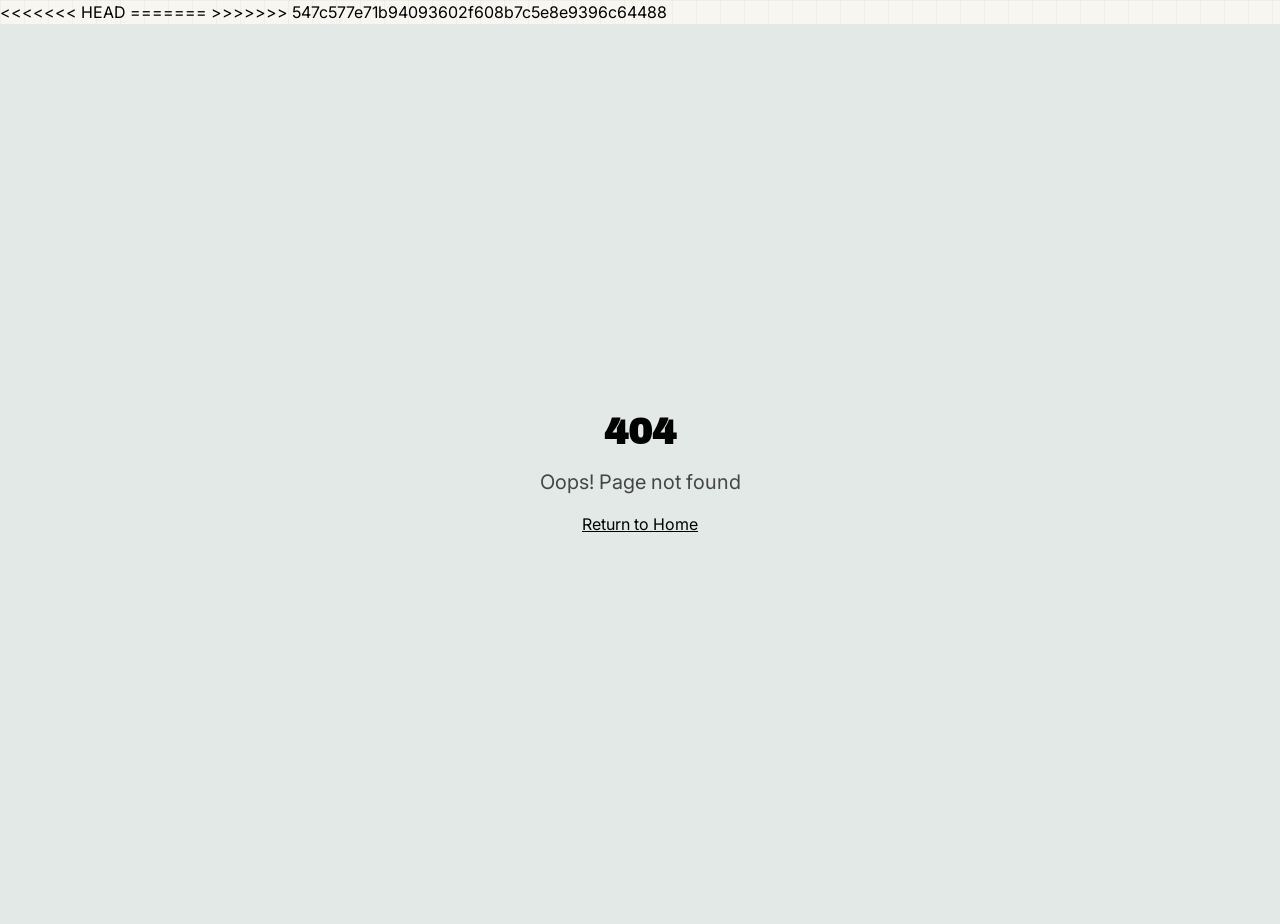
==== commit 4a1e16a2: "Update website with new content" ====
--- a/index.html
+++ b/index.html
@@ -3,6 +3,23 @@
   <head>
     <meta charset="UTF-8" />
     <meta name="viewport" content="width=device-width, initial-scale=1.0" />
+<<<<<<< HEAD
+    <title>Sudarshan Khatiwada</title>
+    <meta name="description" content="Journalist, Media Educator & Community Broadcaster based in Kathmandu." />
+    <meta name="author" content="Sudarshan Khatiwada" />
+    <link rel="icon" type="image/jpeg" href="/assets/profile-xne08UUf.jpg" />
+
+    <meta property="og:title" content="Sudarshan Khatiwada" />
+    <meta property="og:description" content="Journalist, Media Educator & Community Broadcaster based in Kathmandu." />
+    <meta property="og:type" content="website" />
+    <meta property="og:image" content="./src/assets/profile.jpg" />
+
+    <meta name="twitter:card" content="summary_large_image" />
+    <meta name="twitter:site" content="@SudarshanKhatiwada" />
+    <meta name="twitter:image" content="./src/assets/profile.jpg" />
+    <script type="module" crossorigin src="/assets/index-BtGSqUt-.js"></script>
+    <link rel="stylesheet" crossorigin href="/assets/index-BUB8CYBe.css">
+=======
     <!-- TODO: Set the document title to the name of your application -->
     <title>Lovable App</title>
     <meta name="description" content="Lovable Generated Project" />
@@ -19,6 +36,7 @@
     <meta name="twitter:image" content="https://lovable.dev/opengraph-image-p98pqg.png" />
     <script type="module" crossorigin src="/assets/index-DvO2xkag.js"></script>
     <link rel="stylesheet" crossorigin href="/assets/index-DWRUyej8.css">
+>>>>>>> 547c577e71b94093602f608b7c5e8e9396c64488
   </head>
 
   <body>
--- a/assets/index-BUB8CYBe.css
+++ b/assets/index-BUB8CYBe.css
@@ -0,0 +1 @@
+@import"https://fonts.googleapis.com/css2?family=Archivo+Black&family=Inter:wght@300;400;500;600;700;900&display=swap";*,:before,:after{--tw-border-spacing-x: 0;--tw-border-spacing-y: 0;--tw-translate-x: 0;--tw-translate-y: 0;--tw-rotate: 0;--tw-skew-x: 0;--tw-skew-y: 0;--tw-scale-x: 1;--tw-scale-y: 1;--tw-pan-x: ;--tw-pan-y: ;--tw-pinch-zoom: ;--tw-scroll-snap-strictness: proximity;--tw-gradient-from-position: ;--tw-gradient-via-position: ;--tw-gradient-to-position: ;--tw-ordinal: ;--tw-slashed-zero: ;--tw-numeric-figure: ;--tw-numeric-spacing: ;--tw-numeric-fraction: ;--tw-ring-inset: ;--tw-ring-offset-width: 0px;--tw-ring-offset-color: #fff;--tw-ring-color: rgb(59 130 246 / .5);--tw-ring-offset-shadow: 0 0 #0000;--tw-ring-shadow: 0 0 #0000;--tw-shadow: 0 0 #0000;--tw-shadow-colored: 0 0 #0000;--tw-blur: ;--tw-brightness: ;--tw-contrast: ;--tw-grayscale: ;--tw-hue-rotate: ;--tw-invert: ;--tw-saturate: ;--tw-sepia: ;--tw-drop-shadow: ;--tw-backdrop-blur: ;--tw-backdrop-brightness: ;--tw-backdrop-contrast: ;--tw-backdrop-grayscale: ;--tw-backdrop-hue-rotate: ;--tw-backdrop-invert: ;--tw-backdrop-opacity: ;--tw-backdrop-saturate: ;--tw-backdrop-sepia: ;--tw-contain-size: ;--tw-contain-layout: ;--tw-contain-paint: ;--tw-contain-style: }::backdrop{--tw-border-spacing-x: 0;--tw-border-spacing-y: 0;--tw-translate-x: 0;--tw-translate-y: 0;--tw-rotate: 0;--tw-skew-x: 0;--tw-skew-y: 0;--tw-scale-x: 1;--tw-scale-y: 1;--tw-pan-x: ;--tw-pan-y: ;--tw-pinch-zoom: ;--tw-scroll-snap-strictness: proximity;--tw-gradient-from-position: ;--tw-gradient-via-position: ;--tw-gradient-to-position: ;--tw-ordinal: ;--tw-slashed-zero: ;--tw-numeric-figure: ;--tw-numeric-spacing: ;--tw-numeric-fraction: ;--tw-ring-inset: ;--tw-ring-offset-width: 0px;--tw-ring-offset-color: #fff;--tw-ring-color: rgb(59 130 246 / .5);--tw-ring-offset-shadow: 0 0 #0000;--tw-ring-shadow: 0 0 #0000;--tw-shadow: 0 0 #0000;--tw-shadow-colored: 0 0 #0000;--tw-blur: ;--tw-brightness: ;--tw-contrast: ;--tw-grayscale: ;--tw-hue-rotate: ;--tw-invert: ;--tw-saturate: ;--tw-sepia: ;--tw-drop-shadow: ;--tw-backdrop-blur: ;--tw-backdrop-brightness: ;--tw-backdrop-contrast: ;--tw-backdrop-grayscale: ;--tw-backdrop-hue-rotate: ;--tw-backdrop-invert: ;--tw-backdrop-opacity: ;--tw-backdrop-saturate: ;--tw-backdrop-sepia: ;--tw-contain-size: ;--tw-contain-layout: ;--tw-contain-paint: ;--tw-contain-style: }*,:before,:after{box-sizing:border-box;border-width:0;border-style:solid;border-color:#e5e7eb}:before,:after{--tw-content: ""}html,:host{line-height:1.5;-webkit-text-size-adjust:100%;-moz-tab-size:4;-o-tab-size:4;tab-size:4;font-family:ui-sans-serif,system-ui,sans-serif,"Apple Color Emoji","Segoe UI Emoji",Segoe UI Symbol,"Noto Color Emoji";font-feature-settings:normal;font-variation-settings:normal;-webkit-tap-highlight-color:transparent}body{margin:0;line-height:inherit}hr{height:0;color:inherit;border-top-width:1px}abbr:where([title]){-webkit-text-decoration:underline dotted;text-decoration:underline dotted}h1,h2,h3,h4,h5,h6{font-size:inherit;font-weight:inherit}a{color:inherit;text-decoration:inherit}b,strong{font-weight:bolder}code,kbd,samp,pre{font-family:ui-monospace,SFMono-Regular,Menlo,Monaco,Consolas,Liberation Mono,Courier New,monospace;font-feature-settings:normal;font-variation-settings:normal;font-size:1em}small{font-size:80%}sub,sup{font-size:75%;line-height:0;position:relative;vertical-align:baseline}sub{bottom:-.25em}sup{top:-.5em}table{text-indent:0;border-color:inherit;border-collapse:collapse}button,input,optgroup,select,textarea{font-family:inherit;font-feature-settings:inherit;font-variation-settings:inherit;font-size:100%;font-weight:inherit;line-height:inherit;letter-spacing:inherit;color:inherit;margin:0;padding:0}button,select{text-transform:none}button,input:where([type=button]),input:where([type=reset]),input:where([type=submit]){-webkit-appearance:button;background-color:transparent;background-image:none}:-moz-focusring{outline:auto}:-moz-ui-invalid{box-shadow:none}progress{vertical-align:baseline}::-webkit-inner-spin-button,::-webkit-outer-spin-button{height:auto}[type=search]{-webkit-appearance:textfield;outline-offset:-2px}::-webkit-search-decoration{-webkit-appearance:none}::-webkit-file-upload-button{-webkit-appearance:button;font:inherit}summary{display:list-item}blockquote,dl,dd,h1,h2,h3,h4,h5,h6,hr,figure,p,pre{margin:0}fieldset{margin:0;padding:0}legend{padding:0}ol,ul,menu{list-style:none;margin:0;padding:0}dialog{padding:0}textarea{resize:vertical}input::-moz-placeholder,textarea::-moz-placeholder{opacity:1;color:#9ca3af}input::placeholder,textarea::placeholder{opacity:1;color:#9ca3af}button,[role=button]{cursor:pointer}:disabled{cursor:default}img,svg,video,canvas,audio,iframe,embed,object{display:block;vertical-align:middle}img,video{max-width:100%;height:auto}[hidden]:where(:not([hidden=until-found])){display:none}:root{--background: 40 33% 96%;--foreground: 0 0% 0%;--card: 0 0% 100%;--card-foreground: 0 0% 0%;--popover: 0 0% 100%;--popover-foreground: 0 0% 0%;--primary: 0 0% 0%;--primary-foreground: 0 0% 100%;--secondary: 153 18% 60%;--secondary-foreground: 0 0% 0%;--muted: 150 12% 90%;--muted-foreground: 0 0% 27%;--accent: 153 18% 60%;--accent-foreground: 0 0% 0%;--destructive: 0 84% 60%;--destructive-foreground: 0 0% 100%;--border: 0 0% 0%;--input: 0 0% 88%;--ring: 0 0% 0%;--radius: 0px;--sage: 153 18% 60%;--sage-bg: 152 21% 93%;--cream: 40 33% 96%;--cream-dark: 40 20% 90%;--font-display: "Archivo Black", sans-serif;--font-body: "Inter", system-ui, sans-serif;--sidebar-background: 0 0% 98%;--sidebar-foreground: 0 0% 0%;--sidebar-primary: 0 0% 0%;--sidebar-primary-foreground: 0 0% 100%;--sidebar-accent: 153 18% 60%;--sidebar-accent-foreground: 0 0% 0%;--sidebar-border: 0 0% 88%;--sidebar-ring: 0 0% 0%}*{border-color:hsl(var(--border))}body{background-color:hsl(var(--background));color:hsl(var(--foreground));font-family:var(--font-body);background-image:linear-gradient(rgba(0,0,0,.03) 1px,transparent 1px),linear-gradient(90deg,rgba(0,0,0,.03) 1px,transparent 1px);background-size:24px 24px}h1,h2,h3,h4,h5,h6{font-family:var(--font-display);text-transform:uppercase}.sr-only{position:absolute;width:1px;height:1px;padding:0;margin:-1px;overflow:hidden;clip:rect(0,0,0,0);white-space:nowrap;border-width:0}.pointer-events-none{pointer-events:none}.pointer-events-auto{pointer-events:auto}.visible{visibility:visible}.invisible{visibility:hidden}.fixed{position:fixed}.absolute{position:absolute}.relative{position:relative}.inset-0{top:0;right:0;bottom:0;left:0}.inset-x-0{left:0;right:0}.inset-y-0{top:0;bottom:0}.-bottom-12{bottom:-3rem}.-bottom-3{bottom:-.75rem}.-left-12{left:-3rem}.-right-12{right:-3rem}.-right-3{right:-.75rem}.-top-12{top:-3rem}.bottom-0{bottom:0}.left-0{left:0}.left-1{left:.25rem}.left-1\/2{left:50%}.left-2{left:.5rem}.left-4{left:1rem}.left-\[50\%\]{left:50%}.right-0{right:0}.right-1{right:.25rem}.right-2{right:.5rem}.right-3{right:.75rem}.right-4{right:1rem}.top-0{top:0}.top-1\.5{top:.375rem}.top-1\/2{top:50%}.top-2{top:.5rem}.top-3\.5{top:.875rem}.top-4{top:1rem}.top-\[1px\]{top:1px}.top-\[50\%\]{top:50%}.top-\[60\%\]{top:60%}.top-full{top:100%}.z-10{z-index:10}.z-20{z-index:20}.z-50{z-index:50}.z-\[100\]{z-index:100}.z-\[1\]{z-index:1}.z-\[60\]{z-index:60}.-mx-1{margin-left:-.25rem;margin-right:-.25rem}.mx-2{margin-left:.5rem;margin-right:.5rem}.mx-3\.5{margin-left:.875rem;margin-right:.875rem}.mx-auto{margin-left:auto;margin-right:auto}.my-0\.5{margin-top:.125rem;margin-bottom:.125rem}.my-1{margin-top:.25rem;margin-bottom:.25rem}.-ml-4{margin-left:-1rem}.-mt-4{margin-top:-1rem}.mb-1{margin-bottom:.25rem}.mb-10{margin-bottom:2.5rem}.mb-12{margin-bottom:3rem}.mb-2{margin-bottom:.5rem}.mb-3{margin-bottom:.75rem}.mb-4{margin-bottom:1rem}.mb-6{margin-bottom:1.5rem}.mb-8{margin-bottom:2rem}.ml-1{margin-left:.25rem}.ml-auto{margin-left:auto}.mr-2{margin-right:.5rem}.mt-0\.5{margin-top:.125rem}.mt-1\.5{margin-top:.375rem}.mt-12{margin-top:3rem}.mt-16{margin-top:4rem}.mt-2{margin-top:.5rem}.mt-24{margin-top:6rem}.mt-3{margin-top:.75rem}.mt-4{margin-top:1rem}.mt-6{margin-top:1.5rem}.mt-8{margin-top:2rem}.mt-auto{margin-top:auto}.line-clamp-3{overflow:hidden;display:-webkit-box;-webkit-box-orient:vertical;-webkit-line-clamp:3}.block{display:block}.inline-block{display:inline-block}.flex{display:flex}.inline-flex{display:inline-flex}.table{display:table}.grid{display:grid}.hidden{display:none}.aspect-\[16\/10\]{aspect-ratio:16/10}.aspect-square{aspect-ratio:1 / 1}.aspect-video{aspect-ratio:16 / 9}.size-4{width:1rem;height:1rem}.h-1\.5{height:.375rem}.h-10{height:2.5rem}.h-11{height:2.75rem}.h-12{height:3rem}.h-2{height:.5rem}.h-2\.5{height:.625rem}.h-3{height:.75rem}.h-3\.5{height:.875rem}.h-4{height:1rem}.h-5{height:1.25rem}.h-6{height:1.5rem}.h-7{height:1.75rem}.h-8{height:2rem}.h-80{height:20rem}.h-9{height:2.25rem}.h-\[1px\]{height:1px}.h-\[var\(--radix-navigation-menu-viewport-height\)\]{height:var(--radix-navigation-menu-viewport-height)}.h-\[var\(--radix-select-trigger-height\)\]{height:var(--radix-select-trigger-height)}.h-auto{height:auto}.h-full{height:100%}.h-px{height:1px}.h-svh{height:100svh}.max-h-96{max-height:24rem}.max-h-\[300px\]{max-height:300px}.max-h-screen{max-height:100vh}.min-h-0{min-height:0px}.min-h-\[80px\]{min-height:80px}.min-h-screen{min-height:100vh}.min-h-svh{min-height:100svh}.w-0{width:0px}.w-1{width:.25rem}.w-1\.5{width:.375rem}.w-10{width:2.5rem}.w-11{width:2.75rem}.w-2{width:.5rem}.w-2\.5{width:.625rem}.w-3{width:.75rem}.w-3\.5{width:.875rem}.w-3\/4{width:75%}.w-4{width:1rem}.w-5{width:1.25rem}.w-6{width:1.5rem}.w-64{width:16rem}.w-7{width:1.75rem}.w-72{width:18rem}.w-8{width:2rem}.w-9{width:2.25rem}.w-\[--sidebar-width\]{width:var(--sidebar-width)}.w-\[100px\]{width:100px}.w-\[1px\]{width:1px}.w-auto{width:auto}.w-full{width:100%}.w-max{width:-moz-max-content;width:max-content}.w-px{width:1px}.min-w-0{min-width:0px}.min-w-5{min-width:1.25rem}.min-w-\[12rem\]{min-width:12rem}.min-w-\[8rem\]{min-width:8rem}.min-w-\[var\(--radix-select-trigger-width\)\]{min-width:var(--radix-select-trigger-width)}.max-w-2xl{max-width:42rem}.max-w-3xl{max-width:48rem}.max-w-4xl{max-width:56rem}.max-w-6xl{max-width:72rem}.max-w-\[--skeleton-width\]{max-width:var(--skeleton-width)}.max-w-lg{max-width:32rem}.max-w-max{max-width:-moz-max-content;max-width:max-content}.max-w-md{max-width:28rem}.flex-1{flex:1 1 0%}.shrink-0{flex-shrink:0}.grow{flex-grow:1}.grow-0{flex-grow:0}.basis-full{flex-basis:100%}.caption-bottom{caption-side:bottom}.border-collapse{border-collapse:collapse}.-translate-x-1\/2{--tw-translate-x: -50%;transform:translate(var(--tw-translate-x),var(--tw-translate-y)) rotate(var(--tw-rotate)) skew(var(--tw-skew-x)) skewY(var(--tw-skew-y)) scaleX(var(--tw-scale-x)) scaleY(var(--tw-scale-y))}.-translate-x-px{--tw-translate-x: -1px;transform:translate(var(--tw-translate-x),var(--tw-translate-y)) rotate(var(--tw-rotate)) skew(var(--tw-skew-x)) skewY(var(--tw-skew-y)) scaleX(var(--tw-scale-x)) scaleY(var(--tw-scale-y))}.-translate-y-1\/2{--tw-translate-y: -50%;transform:translate(var(--tw-translate-x),var(--tw-translate-y)) rotate(var(--tw-rotate)) skew(var(--tw-skew-x)) skewY(var(--tw-skew-y)) scaleX(var(--tw-scale-x)) scaleY(var(--tw-scale-y))}.-translate-y-full{--tw-translate-y: -100%;transform:translate(var(--tw-translate-x),var(--tw-translate-y)) rotate(var(--tw-rotate)) skew(var(--tw-skew-x)) skewY(var(--tw-skew-y)) scaleX(var(--tw-scale-x)) scaleY(var(--tw-scale-y))}.translate-x-\[-50\%\]{--tw-translate-x: -50%;transform:translate(var(--tw-translate-x),var(--tw-translate-y)) rotate(var(--tw-rotate)) skew(var(--tw-skew-x)) skewY(var(--tw-skew-y)) scaleX(var(--tw-scale-x)) scaleY(var(--tw-scale-y))}.translate-x-px{--tw-translate-x: 1px;transform:translate(var(--tw-translate-x),var(--tw-translate-y)) rotate(var(--tw-rotate)) skew(var(--tw-skew-x)) skewY(var(--tw-skew-y)) scaleX(var(--tw-scale-x)) scaleY(var(--tw-scale-y))}.translate-y-0{--tw-translate-y: 0px;transform:translate(var(--tw-translate-x),var(--tw-translate-y)) rotate(var(--tw-rotate)) skew(var(--tw-skew-x)) skewY(var(--tw-skew-y)) scaleX(var(--tw-scale-x)) scaleY(var(--tw-scale-y))}.translate-y-\[-50\%\]{--tw-translate-y: -50%;transform:translate(var(--tw-translate-x),var(--tw-translate-y)) rotate(var(--tw-rotate)) skew(var(--tw-skew-x)) skewY(var(--tw-skew-y)) scaleX(var(--tw-scale-x)) scaleY(var(--tw-scale-y))}.rotate-3{--tw-rotate: 3deg;transform:translate(var(--tw-translate-x),var(--tw-translate-y)) rotate(var(--tw-rotate)) skew(var(--tw-skew-x)) skewY(var(--tw-skew-y)) scaleX(var(--tw-scale-x)) scaleY(var(--tw-scale-y))}.rotate-45{--tw-rotate: 45deg;transform:translate(var(--tw-translate-x),var(--tw-translate-y)) rotate(var(--tw-rotate)) skew(var(--tw-skew-x)) skewY(var(--tw-skew-y)) scaleX(var(--tw-scale-x)) scaleY(var(--tw-scale-y))}.rotate-90{--tw-rotate: 90deg;transform:translate(var(--tw-translate-x),var(--tw-translate-y)) rotate(var(--tw-rotate)) skew(var(--tw-skew-x)) skewY(var(--tw-skew-y)) scaleX(var(--tw-scale-x)) scaleY(var(--tw-scale-y))}.transform{transform:translate(var(--tw-translate-x),var(--tw-translate-y)) rotate(var(--tw-rotate)) skew(var(--tw-skew-x)) skewY(var(--tw-skew-y)) scaleX(var(--tw-scale-x)) scaleY(var(--tw-scale-y))}@keyframes pulse{50%{opacity:.5}}.animate-pulse{animation:pulse 2s cubic-bezier(.4,0,.6,1) infinite}@keyframes spin{to{transform:rotate(360deg)}}.animate-spin{animation:spin 1s linear infinite}.cursor-default{cursor:default}.cursor-pointer{cursor:pointer}.touch-none{touch-action:none}.select-none{-webkit-user-select:none;-moz-user-select:none;user-select:none}.list-none{list-style-type:none}.grid-cols-1{grid-template-columns:repeat(1,minmax(0,1fr))}.flex-row{flex-direction:row}.flex-col{flex-direction:column}.flex-col-reverse{flex-direction:column-reverse}.flex-wrap{flex-wrap:wrap}.items-start{align-items:flex-start}.items-end{align-items:flex-end}.items-center{align-items:center}.items-stretch{align-items:stretch}.justify-center{justify-content:center}.justify-between{justify-content:space-between}.gap-0{gap:0px}.gap-1{gap:.25rem}.gap-1\.5{gap:.375rem}.gap-12{gap:3rem}.gap-2{gap:.5rem}.gap-3{gap:.75rem}.gap-4{gap:1rem}.gap-5{gap:1.25rem}.gap-6{gap:1.5rem}.gap-8{gap:2rem}.gap-x-12{-moz-column-gap:3rem;column-gap:3rem}.gap-y-6{row-gap:1.5rem}.space-x-1>:not([hidden])~:not([hidden]){--tw-space-x-reverse: 0;margin-right:calc(.25rem * var(--tw-space-x-reverse));margin-left:calc(.25rem * calc(1 - var(--tw-space-x-reverse)))}.space-x-4>:not([hidden])~:not([hidden]){--tw-space-x-reverse: 0;margin-right:calc(1rem * var(--tw-space-x-reverse));margin-left:calc(1rem * calc(1 - var(--tw-space-x-reverse)))}.space-y-0>:not([hidden])~:not([hidden]){--tw-space-y-reverse: 0;margin-top:calc(0px * calc(1 - var(--tw-space-y-reverse)));margin-bottom:calc(0px * var(--tw-space-y-reverse))}.space-y-1>:not([hidden])~:not([hidden]){--tw-space-y-reverse: 0;margin-top:calc(.25rem * calc(1 - var(--tw-space-y-reverse)));margin-bottom:calc(.25rem * var(--tw-space-y-reverse))}.space-y-1\.5>:not([hidden])~:not([hidden]){--tw-space-y-reverse: 0;margin-top:calc(.375rem * calc(1 - var(--tw-space-y-reverse)));margin-bottom:calc(.375rem * var(--tw-space-y-reverse))}.space-y-2>:not([hidden])~:not([hidden]){--tw-space-y-reverse: 0;margin-top:calc(.5rem * calc(1 - var(--tw-space-y-reverse)));margin-bottom:calc(.5rem * var(--tw-space-y-reverse))}.space-y-4>:not([hidden])~:not([hidden]){--tw-space-y-reverse: 0;margin-top:calc(1rem * calc(1 - var(--tw-space-y-reverse)));margin-bottom:calc(1rem * var(--tw-space-y-reverse))}.divide-y>:not([hidden])~:not([hidden]){--tw-divide-y-reverse: 0;border-top-width:calc(1px * calc(1 - var(--tw-divide-y-reverse)));border-bottom-width:calc(1px * var(--tw-divide-y-reverse))}.divide-foreground\/10>:not([hidden])~:not([hidden]){border-color:hsl(var(--foreground) / .1)}.self-start{align-self:flex-start}.overflow-auto{overflow:auto}.overflow-hidden{overflow:hidden}.overflow-y-auto{overflow-y:auto}.overflow-x-hidden{overflow-x:hidden}.whitespace-nowrap{white-space:nowrap}.break-words{overflow-wrap:break-word}.rounded-\[2px\]{border-radius:2px}.rounded-\[inherit\]{border-radius:inherit}.rounded-full{border-radius:9999px}.rounded-lg{border-radius:var(--radius)}.rounded-md{border-radius:calc(var(--radius) - 2px)}.rounded-sm{border-radius:calc(var(--radius) - 4px)}.rounded-t-\[10px\]{border-top-left-radius:10px;border-top-right-radius:10px}.rounded-tl-sm{border-top-left-radius:calc(var(--radius) - 4px)}.border{border-width:1px}.border-2{border-width:2px}.border-\[1\.5px\]{border-width:1.5px}.border-y{border-top-width:1px;border-bottom-width:1px}.border-b{border-bottom-width:1px}.border-b-2{border-bottom-width:2px}.border-l{border-left-width:1px}.border-r{border-right-width:1px}.border-t{border-top-width:1px}.border-t-2{border-top-width:2px}.border-dashed{border-style:dashed}.border-\[--color-border\]{border-color:var(--color-border)}.border-background{border-color:hsl(var(--background))}.border-background\/20{border-color:hsl(var(--background) / .2)}.border-border\/50{border-color:hsl(var(--border) / .5)}.border-cream-dark{border-color:hsl(var(--cream-dark))}.border-destructive{border-color:hsl(var(--destructive))}.border-destructive\/50{border-color:hsl(var(--destructive) / .5)}.border-foreground{border-color:hsl(var(--foreground))}.border-foreground\/40{border-color:hsl(var(--foreground) / .4)}.border-input{border-color:hsl(var(--input))}.border-primary{border-color:hsl(var(--primary))}.border-sidebar-border{border-color:hsl(var(--sidebar-border))}.border-transparent{border-color:transparent}.border-l-transparent{border-left-color:transparent}.border-t-transparent{border-top-color:transparent}.bg-\[--color-bg\]{background-color:var(--color-bg)}.bg-accent{background-color:hsl(var(--accent))}.bg-background{background-color:hsl(var(--background))}.bg-black\/80{background-color:#000c}.bg-border{background-color:hsl(var(--border))}.bg-card{background-color:hsl(var(--card))}.bg-destructive{background-color:hsl(var(--destructive))}.bg-foreground{background-color:hsl(var(--foreground))}.bg-foreground\/10{background-color:hsl(var(--foreground) / .1)}.bg-foreground\/30{background-color:hsl(var(--foreground) / .3)}.bg-muted{background-color:hsl(var(--muted))}.bg-muted-foreground\/60{background-color:hsl(var(--muted-foreground) / .6)}.bg-muted\/50{background-color:hsl(var(--muted) / .5)}.bg-popover{background-color:hsl(var(--popover))}.bg-primary{background-color:hsl(var(--primary))}.bg-sage{background-color:hsl(var(--sage))}.bg-secondary{background-color:hsl(var(--secondary))}.bg-sidebar{background-color:hsl(var(--sidebar-background))}.bg-sidebar-border{background-color:hsl(var(--sidebar-border))}.bg-transparent{background-color:transparent}.fill-current{fill:currentColor}.object-cover{-o-object-fit:cover;object-fit:cover}.p-0{padding:0}.p-1{padding:.25rem}.p-2{padding:.5rem}.p-3{padding:.75rem}.p-4{padding:1rem}.p-5{padding:1.25rem}.p-6{padding:1.5rem}.p-\[1px\]{padding:1px}.px-1{padding-left:.25rem;padding-right:.25rem}.px-2{padding-left:.5rem;padding-right:.5rem}.px-2\.5{padding-left:.625rem;padding-right:.625rem}.px-3{padding-left:.75rem;padding-right:.75rem}.px-4{padding-left:1rem;padding-right:1rem}.px-5{padding-left:1.25rem;padding-right:1.25rem}.px-6{padding-left:1.5rem;padding-right:1.5rem}.px-8{padding-left:2rem;padding-right:2rem}.px-\[6\%\]{padding-left:6%;padding-right:6%}.px-\[8\%\]{padding-left:8%;padding-right:8%}.py-0\.5{padding-top:.125rem;padding-bottom:.125rem}.py-1{padding-top:.25rem;padding-bottom:.25rem}.py-1\.5{padding-top:.375rem;padding-bottom:.375rem}.py-2{padding-top:.5rem;padding-bottom:.5rem}.py-2\.5{padding-top:.625rem;padding-bottom:.625rem}.py-24{padding-top:6rem;padding-bottom:6rem}.py-3{padding-top:.75rem;padding-bottom:.75rem}.py-4{padding-top:1rem;padding-bottom:1rem}.py-6{padding-top:1.5rem;padding-bottom:1.5rem}.py-8{padding-top:2rem;padding-bottom:2rem}.pb-0\.5{padding-bottom:.125rem}.pb-1{padding-bottom:.25rem}.pb-10{padding-bottom:2.5rem}.pb-12{padding-bottom:3rem}.pb-24{padding-bottom:6rem}.pb-3{padding-bottom:.75rem}.pb-4{padding-bottom:1rem}.pl-2\.5{padding-left:.625rem}.pl-4{padding-left:1rem}.pl-8{padding-left:2rem}.pr-2{padding-right:.5rem}.pr-2\.5{padding-right:.625rem}.pr-8{padding-right:2rem}.pt-0{padding-top:0}.pt-1{padding-top:.25rem}.pt-10{padding-top:2.5rem}.pt-16{padding-top:4rem}.pt-20{padding-top:5rem}.pt-3{padding-top:.75rem}.pt-4{padding-top:1rem}.pt-8{padding-top:2rem}.text-left{text-align:left}.text-center{text-align:center}.align-middle{vertical-align:middle}.font-body{font-family:Inter,system-ui,sans-serif}.font-display{font-family:Archivo Black,sans-serif}.font-mono{font-family:ui-monospace,SFMono-Regular,Menlo,Monaco,Consolas,Liberation Mono,Courier New,monospace}.text-2xl{font-size:1.5rem;line-height:2rem}.text-4xl{font-size:2.25rem;line-height:2.5rem}.text-\[0\.65rem\]{font-size:.65rem}.text-\[0\.7rem\]{font-size:.7rem}.text-\[0\.8rem\]{font-size:.8rem}.text-\[clamp\(2\.5rem\,6vw\,5rem\)\]{font-size:clamp(2.5rem,6vw,5rem)}.text-base{font-size:1rem;line-height:1.5rem}.text-lg{font-size:1.125rem;line-height:1.75rem}.text-sm{font-size:.875rem;line-height:1.25rem}.text-xl{font-size:1.25rem;line-height:1.75rem}.text-xs{font-size:.75rem;line-height:1rem}.font-bold{font-weight:700}.font-light{font-weight:300}.font-medium{font-weight:500}.font-normal{font-weight:400}.font-semibold{font-weight:600}.uppercase{text-transform:uppercase}.tabular-nums{--tw-numeric-spacing: tabular-nums;font-variant-numeric:var(--tw-ordinal) var(--tw-slashed-zero) var(--tw-numeric-figure) var(--tw-numeric-spacing) var(--tw-numeric-fraction)}.leading-\[0\.85\]{line-height:.85}.leading-\[0\.9\]{line-height:.9}.leading-none{line-height:1}.leading-relaxed{line-height:1.625}.leading-snug{line-height:1.375}.leading-tight{line-height:1.25}.tracking-\[-3px\]{letter-spacing:-3px}.tracking-\[1\.5px\]{letter-spacing:1.5px}.tracking-tight{letter-spacing:-.025em}.tracking-wider{letter-spacing:.05em}.tracking-widest{letter-spacing:.1em}.text-accent-foreground{color:hsl(var(--accent-foreground))}.text-background{color:hsl(var(--background))}.text-background\/70{color:hsl(var(--background) / .7)}.text-card-foreground{color:hsl(var(--card-foreground))}.text-current{color:currentColor}.text-destructive{color:hsl(var(--destructive))}.text-destructive-foreground{color:hsl(var(--destructive-foreground))}.text-foreground{color:hsl(var(--foreground))}.text-foreground\/50{color:hsl(var(--foreground) / .5)}.text-foreground\/75{color:hsl(var(--foreground) / .75)}.text-foreground\/80{color:hsl(var(--foreground) / .8)}.text-muted-foreground{color:hsl(var(--muted-foreground))}.text-muted-foreground\/80{color:hsl(var(--muted-foreground) / .8)}.text-popover-foreground{color:hsl(var(--popover-foreground))}.text-primary{color:hsl(var(--primary))}.text-primary-foreground{color:hsl(var(--primary-foreground))}.text-sage{color:hsl(var(--sage))}.text-secondary-foreground{color:hsl(var(--secondary-foreground))}.text-sidebar-foreground{color:hsl(var(--sidebar-foreground))}.text-sidebar-foreground\/70{color:hsl(var(--sidebar-foreground) / .7)}.underline{text-decoration-line:underline}.underline-offset-4{text-underline-offset:4px}.opacity-0{opacity:0}.opacity-50{opacity:.5}.opacity-60{opacity:.6}.opacity-70{opacity:.7}.opacity-90{opacity:.9}.shadow-\[0_0_0_1px_hsl\(var\(--sidebar-border\)\)\]{--tw-shadow: 0 0 0 1px hsl(var(--sidebar-border));--tw-shadow-colored: 0 0 0 1px var(--tw-shadow-color);box-shadow:var(--tw-ring-offset-shadow, 0 0 #0000),var(--tw-ring-shadow, 0 0 #0000),var(--tw-shadow)}.shadow-lg{--tw-shadow: 0 10px 15px -3px rgb(0 0 0 / .1), 0 4px 6px -4px rgb(0 0 0 / .1);--tw-shadow-colored: 0 10px 15px -3px var(--tw-shadow-color), 0 4px 6px -4px var(--tw-shadow-color);box-shadow:var(--tw-ring-offset-shadow, 0 0 #0000),var(--tw-ring-shadow, 0 0 #0000),var(--tw-shadow)}.shadow-md{--tw-shadow: 0 4px 6px -1px rgb(0 0 0 / .1), 0 2px 4px -2px rgb(0 0 0 / .1);--tw-shadow-colored: 0 4px 6px -1px var(--tw-shadow-color), 0 2px 4px -2px var(--tw-shadow-color);box-shadow:var(--tw-ring-offset-shadow, 0 0 #0000),var(--tw-ring-shadow, 0 0 #0000),var(--tw-shadow)}.shadow-none{--tw-shadow: 0 0 #0000;--tw-shadow-colored: 0 0 #0000;box-shadow:var(--tw-ring-offset-shadow, 0 0 #0000),var(--tw-ring-shadow, 0 0 #0000),var(--tw-shadow)}.shadow-sm{--tw-shadow: 0 1px 2px 0 rgb(0 0 0 / .05);--tw-shadow-colored: 0 1px 2px 0 var(--tw-shadow-color);box-shadow:var(--tw-ring-offset-shadow, 0 0 #0000),var(--tw-ring-shadow, 0 0 #0000),var(--tw-shadow)}.shadow-xl{--tw-shadow: 0 20px 25px -5px rgb(0 0 0 / .1), 0 8px 10px -6px rgb(0 0 0 / .1);--tw-shadow-colored: 0 20px 25px -5px var(--tw-shadow-color), 0 8px 10px -6px var(--tw-shadow-color);box-shadow:var(--tw-ring-offset-shadow, 0 0 #0000),var(--tw-ring-shadow, 0 0 #0000),var(--tw-shadow)}.outline-none{outline:2px solid transparent;outline-offset:2px}.outline{outline-style:solid}.ring-0{--tw-ring-offset-shadow: var(--tw-ring-inset) 0 0 0 var(--tw-ring-offset-width) var(--tw-ring-offset-color);--tw-ring-shadow: var(--tw-ring-inset) 0 0 0 calc(0px + var(--tw-ring-offset-width)) var(--tw-ring-color);box-shadow:var(--tw-ring-offset-shadow),var(--tw-ring-shadow),var(--tw-shadow, 0 0 #0000)}.ring-2{--tw-ring-offset-shadow: var(--tw-ring-inset) 0 0 0 var(--tw-ring-offset-width) var(--tw-ring-offset-color);--tw-ring-shadow: var(--tw-ring-inset) 0 0 0 calc(2px + var(--tw-ring-offset-width)) var(--tw-ring-color);box-shadow:var(--tw-ring-offset-shadow),var(--tw-ring-shadow),var(--tw-shadow, 0 0 #0000)}.ring-ring{--tw-ring-color: hsl(var(--ring))}.ring-sidebar-ring{--tw-ring-color: hsl(var(--sidebar-ring))}.ring-offset-background{--tw-ring-offset-color: hsl(var(--background))}.filter{filter:var(--tw-blur) var(--tw-brightness) var(--tw-contrast) var(--tw-grayscale) var(--tw-hue-rotate) var(--tw-invert) var(--tw-saturate) var(--tw-sepia) var(--tw-drop-shadow)}.transition{transition-property:color,background-color,border-color,text-decoration-color,fill,stroke,opacity,box-shadow,transform,filter,-webkit-backdrop-filter;transition-property:color,background-color,border-color,text-decoration-color,fill,stroke,opacity,box-shadow,transform,filter,backdrop-filter;transition-property:color,background-color,border-color,text-decoration-color,fill,stroke,opacity,box-shadow,transform,filter,backdrop-filter,-webkit-backdrop-filter;transition-timing-function:cubic-bezier(.4,0,.2,1);transition-duration:.15s}.transition-\[left\,right\,width\]{transition-property:left,right,width;transition-timing-function:cubic-bezier(.4,0,.2,1);transition-duration:.15s}.transition-\[margin\,opa\]{transition-property:margin,opa;transition-timing-function:cubic-bezier(.4,0,.2,1);transition-duration:.15s}.transition-\[width\,height\,padding\]{transition-property:width,height,padding;transition-timing-function:cubic-bezier(.4,0,.2,1);transition-duration:.15s}.transition-\[width\]{transition-property:width;transition-timing-function:cubic-bezier(.4,0,.2,1);transition-duration:.15s}.transition-all{transition-property:all;transition-timing-function:cubic-bezier(.4,0,.2,1);transition-duration:.15s}.transition-colors{transition-property:color,background-color,border-color,text-decoration-color,fill,stroke;transition-timing-function:cubic-bezier(.4,0,.2,1);transition-duration:.15s}.transition-opacity{transition-property:opacity;transition-timing-function:cubic-bezier(.4,0,.2,1);transition-duration:.15s}.transition-transform{transition-property:transform;transition-timing-function:cubic-bezier(.4,0,.2,1);transition-duration:.15s}.duration-1000{transition-duration:1s}.duration-200{transition-duration:.2s}.duration-300{transition-duration:.3s}.duration-500{transition-duration:.5s}.ease-in-out{transition-timing-function:cubic-bezier(.4,0,.2,1)}.ease-linear{transition-timing-function:linear}.ease-out{transition-timing-function:cubic-bezier(0,0,.2,1)}@keyframes enter{0%{opacity:var(--tw-enter-opacity, 1);transform:translate3d(var(--tw-enter-translate-x, 0),var(--tw-enter-translate-y, 0),0) scale3d(var(--tw-enter-scale, 1),var(--tw-enter-scale, 1),var(--tw-enter-scale, 1)) rotate(var(--tw-enter-rotate, 0))}}@keyframes exit{to{opacity:var(--tw-exit-opacity, 1);transform:translate3d(var(--tw-exit-translate-x, 0),var(--tw-exit-translate-y, 0),0) scale3d(var(--tw-exit-scale, 1),var(--tw-exit-scale, 1),var(--tw-exit-scale, 1)) rotate(var(--tw-exit-rotate, 0))}}.animate-in{animation-name:enter;animation-duration:.15s;--tw-enter-opacity: initial;--tw-enter-scale: initial;--tw-enter-rotate: initial;--tw-enter-translate-x: initial;--tw-enter-translate-y: initial}.fade-in-0{--tw-enter-opacity: 0}.fade-in-80{--tw-enter-opacity: .8}.zoom-in-95{--tw-enter-scale: .95}.duration-1000{animation-duration:1s}.duration-200{animation-duration:.2s}.duration-300{animation-duration:.3s}.duration-500{animation-duration:.5s}.ease-in-out{animation-timing-function:cubic-bezier(.4,0,.2,1)}.ease-linear{animation-timing-function:linear}.ease-out{animation-timing-function:cubic-bezier(0,0,.2,1)}.file\:border-0::file-selector-button{border-width:0px}.file\:bg-transparent::file-selector-button{background-color:transparent}.file\:text-sm::file-selector-button{font-size:.875rem;line-height:1.25rem}.file\:font-medium::file-selector-button{font-weight:500}.file\:text-foreground::file-selector-button{color:hsl(var(--foreground))}.placeholder\:text-muted-foreground::-moz-placeholder{color:hsl(var(--muted-foreground))}.placeholder\:text-muted-foreground::placeholder{color:hsl(var(--muted-foreground))}.after\:absolute:after{content:var(--tw-content);position:absolute}.after\:-inset-2:after{content:var(--tw-content);top:-.5rem;right:-.5rem;bottom:-.5rem;left:-.5rem}.after\:inset-y-0:after{content:var(--tw-content);top:0;bottom:0}.after\:left-1\/2:after{content:var(--tw-content);left:50%}.after\:w-1:after{content:var(--tw-content);width:.25rem}.after\:w-\[2px\]:after{content:var(--tw-content);width:2px}.after\:-translate-x-1\/2:after{content:var(--tw-content);--tw-translate-x: -50%;transform:translate(var(--tw-translate-x),var(--tw-translate-y)) rotate(var(--tw-rotate)) skew(var(--tw-skew-x)) skewY(var(--tw-skew-y)) scaleX(var(--tw-scale-x)) scaleY(var(--tw-scale-y))}.first\:rounded-l-md:first-child{border-top-left-radius:calc(var(--radius) - 2px);border-bottom-left-radius:calc(var(--radius) - 2px)}.first\:border-l:first-child{border-left-width:1px}.last\:rounded-r-md:last-child{border-top-right-radius:calc(var(--radius) - 2px);border-bottom-right-radius:calc(var(--radius) - 2px)}.focus-within\:relative:focus-within{position:relative}.focus-within\:z-20:focus-within{z-index:20}.hover\:border-foreground:hover{border-color:hsl(var(--foreground))}.hover\:bg-accent:hover{background-color:hsl(var(--accent))}.hover\:bg-destructive\/80:hover{background-color:hsl(var(--destructive) / .8)}.hover\:bg-destructive\/90:hover{background-color:hsl(var(--destructive) / .9)}.hover\:bg-foreground:hover{background-color:hsl(var(--foreground))}.hover\:bg-muted:hover{background-color:hsl(var(--muted))}.hover\:bg-muted\/40:hover{background-color:hsl(var(--muted) / .4)}.hover\:bg-muted\/50:hover{background-color:hsl(var(--muted) / .5)}.hover\:bg-primary:hover{background-color:hsl(var(--primary))}.hover\:bg-primary\/80:hover{background-color:hsl(var(--primary) / .8)}.hover\:bg-primary\/90:hover{background-color:hsl(var(--primary) / .9)}.hover\:bg-secondary:hover{background-color:hsl(var(--secondary))}.hover\:bg-secondary\/80:hover{background-color:hsl(var(--secondary) / .8)}.hover\:bg-sidebar-accent:hover{background-color:hsl(var(--sidebar-accent))}.hover\:text-accent-foreground:hover{color:hsl(var(--accent-foreground))}.hover\:text-background:hover{color:hsl(var(--background))}.hover\:text-foreground:hover{color:hsl(var(--foreground))}.hover\:text-muted-foreground:hover{color:hsl(var(--muted-foreground))}.hover\:text-primary-foreground:hover{color:hsl(var(--primary-foreground))}.hover\:text-primary\/90:hover{color:hsl(var(--primary) / .9)}.hover\:text-sidebar-accent-foreground:hover{color:hsl(var(--sidebar-accent-foreground))}.hover\:underline:hover{text-decoration-line:underline}.hover\:opacity-100:hover{opacity:1}.hover\:opacity-70:hover{opacity:.7}.hover\:opacity-80:hover{opacity:.8}.hover\:shadow-\[0_0_0_1px_hsl\(var\(--sidebar-accent\)\)\]:hover{--tw-shadow: 0 0 0 1px hsl(var(--sidebar-accent));--tw-shadow-colored: 0 0 0 1px var(--tw-shadow-color);box-shadow:var(--tw-ring-offset-shadow, 0 0 #0000),var(--tw-ring-shadow, 0 0 #0000),var(--tw-shadow)}.hover\:after\:bg-sidebar-border:hover:after{content:var(--tw-content);background-color:hsl(var(--sidebar-border))}.focus\:bg-accent:focus{background-color:hsl(var(--accent))}.focus\:bg-primary:focus{background-color:hsl(var(--primary))}.focus\:text-accent-foreground:focus{color:hsl(var(--accent-foreground))}.focus\:text-primary-foreground:focus{color:hsl(var(--primary-foreground))}.focus\:opacity-100:focus{opacity:1}.focus\:outline-none:focus{outline:2px solid transparent;outline-offset:2px}.focus\:ring-2:focus{--tw-ring-offset-shadow: var(--tw-ring-inset) 0 0 0 var(--tw-ring-offset-width) var(--tw-ring-offset-color);--tw-ring-shadow: var(--tw-ring-inset) 0 0 0 calc(2px + var(--tw-ring-offset-width)) var(--tw-ring-color);box-shadow:var(--tw-ring-offset-shadow),var(--tw-ring-shadow),var(--tw-shadow, 0 0 #0000)}.focus\:ring-ring:focus{--tw-ring-color: hsl(var(--ring))}.focus\:ring-offset-2:focus{--tw-ring-offset-width: 2px}.focus-visible\:outline-none:focus-visible{outline:2px solid transparent;outline-offset:2px}.focus-visible\:ring-1:focus-visible{--tw-ring-offset-shadow: var(--tw-ring-inset) 0 0 0 var(--tw-ring-offset-width) var(--tw-ring-offset-color);--tw-ring-shadow: var(--tw-ring-inset) 0 0 0 calc(1px + var(--tw-ring-offset-width)) var(--tw-ring-color);box-shadow:var(--tw-ring-offset-shadow),var(--tw-ring-shadow),var(--tw-shadow, 0 0 #0000)}.focus-visible\:ring-2:focus-visible{--tw-ring-offset-shadow: var(--tw-ring-inset) 0 0 0 var(--tw-ring-offset-width) var(--tw-ring-offset-color);--tw-ring-shadow: var(--tw-ring-inset) 0 0 0 calc(2px + var(--tw-ring-offset-width)) var(--tw-ring-color);box-shadow:var(--tw-ring-offset-shadow),var(--tw-ring-shadow),var(--tw-shadow, 0 0 #0000)}.focus-visible\:ring-ring:focus-visible{--tw-ring-color: hsl(var(--ring))}.focus-visible\:ring-sidebar-ring:focus-visible{--tw-ring-color: hsl(var(--sidebar-ring))}.focus-visible\:ring-offset-1:focus-visible{--tw-ring-offset-width: 1px}.focus-visible\:ring-offset-2:focus-visible{--tw-ring-offset-width: 2px}.focus-visible\:ring-offset-background:focus-visible{--tw-ring-offset-color: hsl(var(--background))}.active\:bg-sidebar-accent:active{background-color:hsl(var(--sidebar-accent))}.active\:text-sidebar-accent-foreground:active{color:hsl(var(--sidebar-accent-foreground))}.disabled\:pointer-events-none:disabled{pointer-events:none}.disabled\:cursor-not-allowed:disabled{cursor:not-allowed}.disabled\:opacity-40:disabled{opacity:.4}.disabled\:opacity-50:disabled{opacity:.5}.group\/menu-item:focus-within .group-focus-within\/menu-item\:opacity-100{opacity:1}.group:hover .group-hover\:scale-105{--tw-scale-x: 1.05;--tw-scale-y: 1.05;transform:translate(var(--tw-translate-x),var(--tw-translate-y)) rotate(var(--tw-rotate)) skew(var(--tw-skew-x)) skewY(var(--tw-skew-y)) scaleX(var(--tw-scale-x)) scaleY(var(--tw-scale-y))}.group\/menu-item:hover .group-hover\/menu-item\:opacity-100,.group:hover .group-hover\:opacity-100{opacity:1}.group:hover .group-hover\:opacity-70{opacity:.7}.group.destructive .group-\[\.destructive\]\:border-muted\/40{border-color:hsl(var(--muted) / .4)}.group.toaster .group-\[\.toaster\]\:border-border{border-color:hsl(var(--border))}.group.toast .group-\[\.toast\]\:bg-muted{background-color:hsl(var(--muted))}.group.toast .group-\[\.toast\]\:bg-primary{background-color:hsl(var(--primary))}.group.toaster .group-\[\.toaster\]\:bg-background{background-color:hsl(var(--background))}.group.destructive .group-\[\.destructive\]\:text-red-300{--tw-text-opacity: 1;color:rgb(252 165 165 / var(--tw-text-opacity, 1))}.group.toast .group-\[\.toast\]\:text-muted-foreground{color:hsl(var(--muted-foreground))}.group.toast .group-\[\.toast\]\:text-primary-foreground{color:hsl(var(--primary-foreground))}.group.toaster .group-\[\.toaster\]\:text-foreground{color:hsl(var(--foreground))}.group.toaster .group-\[\.toaster\]\:shadow-lg{--tw-shadow: 0 10px 15px -3px rgb(0 0 0 / .1), 0 4px 6px -4px rgb(0 0 0 / .1);--tw-shadow-colored: 0 10px 15px -3px var(--tw-shadow-color), 0 4px 6px -4px var(--tw-shadow-color);box-shadow:var(--tw-ring-offset-shadow, 0 0 #0000),var(--tw-ring-shadow, 0 0 #0000),var(--tw-shadow)}.group.destructive .group-\[\.destructive\]\:hover\:border-destructive\/30:hover{border-color:hsl(var(--destructive) / .3)}.group.destructive .group-\[\.destructive\]\:hover\:bg-destructive:hover{background-color:hsl(var(--destructive))}.group.destructive .group-\[\.destructive\]\:hover\:text-destructive-foreground:hover{color:hsl(var(--destructive-foreground))}.group.destructive .group-\[\.destructive\]\:hover\:text-red-50:hover{--tw-text-opacity: 1;color:rgb(254 242 242 / var(--tw-text-opacity, 1))}.group.destructive .group-\[\.destructive\]\:focus\:ring-destructive:focus{--tw-ring-color: hsl(var(--destructive))}.group.destructive .group-\[\.destructive\]\:focus\:ring-red-400:focus{--tw-ring-opacity: 1;--tw-ring-color: rgb(248 113 113 / var(--tw-ring-opacity, 1))}.group.destructive .group-\[\.destructive\]\:focus\:ring-offset-red-600:focus{--tw-ring-offset-color: #dc2626}.peer\/menu-button:hover~.peer-hover\/menu-button\:text-sidebar-accent-foreground{color:hsl(var(--sidebar-accent-foreground))}.peer:disabled~.peer-disabled\:cursor-not-allowed{cursor:not-allowed}.peer:disabled~.peer-disabled\:opacity-70{opacity:.7}.has-\[\[data-variant\=inset\]\]\:bg-sidebar:has([data-variant=inset]){background-color:hsl(var(--sidebar-background))}.has-\[\:disabled\]\:opacity-50:has(:disabled){opacity:.5}.group\/menu-item:has([data-sidebar=menu-action]) .group-has-\[\[data-sidebar\=menu-action\]\]\/menu-item\:pr-8{padding-right:2rem}.aria-disabled\:pointer-events-none[aria-disabled=true]{pointer-events:none}.aria-disabled\:opacity-50[aria-disabled=true]{opacity:.5}.aria-selected\:bg-accent[aria-selected=true]{background-color:hsl(var(--accent))}.aria-selected\:bg-accent\/50[aria-selected=true]{background-color:hsl(var(--accent) / .5)}.aria-selected\:text-accent-foreground[aria-selected=true]{color:hsl(var(--accent-foreground))}.aria-selected\:text-muted-foreground[aria-selected=true]{color:hsl(var(--muted-foreground))}.aria-selected\:opacity-100[aria-selected=true]{opacity:1}.aria-selected\:opacity-30[aria-selected=true]{opacity:.3}.data-\[disabled\=true\]\:pointer-events-none[data-disabled=true],.data-\[disabled\]\:pointer-events-none[data-disabled]{pointer-events:none}.data-\[panel-group-direction\=vertical\]\:h-px[data-panel-group-direction=vertical]{height:1px}.data-\[panel-group-direction\=vertical\]\:w-full[data-panel-group-direction=vertical]{width:100%}.data-\[side\=bottom\]\:translate-y-1[data-side=bottom]{--tw-translate-y: .25rem;transform:translate(var(--tw-translate-x),var(--tw-translate-y)) rotate(var(--tw-rotate)) skew(var(--tw-skew-x)) skewY(var(--tw-skew-y)) scaleX(var(--tw-scale-x)) scaleY(var(--tw-scale-y))}.data-\[side\=left\]\:-translate-x-1[data-side=left]{--tw-translate-x: -.25rem;transform:translate(var(--tw-translate-x),var(--tw-translate-y)) rotate(var(--tw-rotate)) skew(var(--tw-skew-x)) skewY(var(--tw-skew-y)) scaleX(var(--tw-scale-x)) scaleY(var(--tw-scale-y))}.data-\[side\=right\]\:translate-x-1[data-side=right]{--tw-translate-x: .25rem;transform:translate(var(--tw-translate-x),var(--tw-translate-y)) rotate(var(--tw-rotate)) skew(var(--tw-skew-x)) skewY(var(--tw-skew-y)) scaleX(var(--tw-scale-x)) scaleY(var(--tw-scale-y))}.data-\[side\=top\]\:-translate-y-1[data-side=top]{--tw-translate-y: -.25rem;transform:translate(var(--tw-translate-x),var(--tw-translate-y)) rotate(var(--tw-rotate)) skew(var(--tw-skew-x)) skewY(var(--tw-skew-y)) scaleX(var(--tw-scale-x)) scaleY(var(--tw-scale-y))}.data-\[state\=checked\]\:translate-x-5[data-state=checked]{--tw-translate-x: 1.25rem;transform:translate(var(--tw-translate-x),var(--tw-translate-y)) rotate(var(--tw-rotate)) skew(var(--tw-skew-x)) skewY(var(--tw-skew-y)) scaleX(var(--tw-scale-x)) scaleY(var(--tw-scale-y))}.data-\[state\=unchecked\]\:translate-x-0[data-state=unchecked],.data-\[swipe\=cancel\]\:translate-x-0[data-swipe=cancel]{--tw-translate-x: 0px;transform:translate(var(--tw-translate-x),var(--tw-translate-y)) rotate(var(--tw-rotate)) skew(var(--tw-skew-x)) skewY(var(--tw-skew-y)) scaleX(var(--tw-scale-x)) scaleY(var(--tw-scale-y))}.data-\[swipe\=end\]\:translate-x-\[var\(--radix-toast-swipe-end-x\)\][data-swipe=end]{--tw-translate-x: var(--radix-toast-swipe-end-x);transform:translate(var(--tw-translate-x),var(--tw-translate-y)) rotate(var(--tw-rotate)) skew(var(--tw-skew-x)) skewY(var(--tw-skew-y)) scaleX(var(--tw-scale-x)) scaleY(var(--tw-scale-y))}.data-\[swipe\=move\]\:translate-x-\[var\(--radix-toast-swipe-move-x\)\][data-swipe=move]{--tw-translate-x: var(--radix-toast-swipe-move-x);transform:translate(var(--tw-translate-x),var(--tw-translate-y)) rotate(var(--tw-rotate)) skew(var(--tw-skew-x)) skewY(var(--tw-skew-y)) scaleX(var(--tw-scale-x)) scaleY(var(--tw-scale-y))}@keyframes accordion-up{0%{height:var(--radix-accordion-content-height)}to{height:0}}.data-\[state\=closed\]\:animate-accordion-up[data-state=closed]{animation:accordion-up .2s ease-out}@keyframes accordion-down{0%{height:0}to{height:var(--radix-accordion-content-height)}}.data-\[state\=open\]\:animate-accordion-down[data-state=open]{animation:accordion-down .2s ease-out}.data-\[panel-group-direction\=vertical\]\:flex-col[data-panel-group-direction=vertical]{flex-direction:column}.data-\[active\=true\]\:bg-sidebar-accent[data-active=true]{background-color:hsl(var(--sidebar-accent))}.data-\[active\]\:bg-accent\/50[data-active]{background-color:hsl(var(--accent) / .5)}.data-\[selected\=\'true\'\]\:bg-accent[data-selected=true]{background-color:hsl(var(--accent))}.data-\[state\=active\]\:bg-background[data-state=active]{background-color:hsl(var(--background))}.data-\[state\=checked\]\:bg-primary[data-state=checked]{background-color:hsl(var(--primary))}.data-\[state\=on\]\:bg-accent[data-state=on],.data-\[state\=open\]\:bg-accent[data-state=open]{background-color:hsl(var(--accent))}.data-\[state\=open\]\:bg-accent\/50[data-state=open]{background-color:hsl(var(--accent) / .5)}.data-\[state\=open\]\:bg-secondary[data-state=open]{background-color:hsl(var(--secondary))}.data-\[state\=selected\]\:bg-muted[data-state=selected]{background-color:hsl(var(--muted))}.data-\[state\=unchecked\]\:bg-input[data-state=unchecked]{background-color:hsl(var(--input))}.data-\[active\=true\]\:font-medium[data-active=true]{font-weight:500}.data-\[active\=true\]\:text-sidebar-accent-foreground[data-active=true]{color:hsl(var(--sidebar-accent-foreground))}.data-\[selected\=true\]\:text-accent-foreground[data-selected=true]{color:hsl(var(--accent-foreground))}.data-\[state\=active\]\:text-foreground[data-state=active]{color:hsl(var(--foreground))}.data-\[state\=checked\]\:text-primary-foreground[data-state=checked]{color:hsl(var(--primary-foreground))}.data-\[state\=on\]\:text-accent-foreground[data-state=on],.data-\[state\=open\]\:text-accent-foreground[data-state=open]{color:hsl(var(--accent-foreground))}.data-\[state\=open\]\:text-muted-foreground[data-state=open]{color:hsl(var(--muted-foreground))}.data-\[disabled\=true\]\:opacity-50[data-disabled=true],.data-\[disabled\]\:opacity-50[data-disabled]{opacity:.5}.data-\[state\=open\]\:opacity-100[data-state=open]{opacity:1}.data-\[state\=active\]\:shadow-sm[data-state=active]{--tw-shadow: 0 1px 2px 0 rgb(0 0 0 / .05);--tw-shadow-colored: 0 1px 2px 0 var(--tw-shadow-color);box-shadow:var(--tw-ring-offset-shadow, 0 0 #0000),var(--tw-ring-shadow, 0 0 #0000),var(--tw-shadow)}.data-\[swipe\=move\]\:transition-none[data-swipe=move]{transition-property:none}.data-\[state\=closed\]\:duration-300[data-state=closed]{transition-duration:.3s}.data-\[state\=open\]\:duration-500[data-state=open]{transition-duration:.5s}.data-\[motion\^\=from-\]\:animate-in[data-motion^=from-],.data-\[state\=open\]\:animate-in[data-state=open],.data-\[state\=visible\]\:animate-in[data-state=visible]{animation-name:enter;animation-duration:.15s;--tw-enter-opacity: initial;--tw-enter-scale: initial;--tw-enter-rotate: initial;--tw-enter-translate-x: initial;--tw-enter-translate-y: initial}.data-\[motion\^\=to-\]\:animate-out[data-motion^=to-],.data-\[state\=closed\]\:animate-out[data-state=closed],.data-\[state\=hidden\]\:animate-out[data-state=hidden],.data-\[swipe\=end\]\:animate-out[data-swipe=end]{animation-name:exit;animation-duration:.15s;--tw-exit-opacity: initial;--tw-exit-scale: initial;--tw-exit-rotate: initial;--tw-exit-translate-x: initial;--tw-exit-translate-y: initial}.data-\[motion\^\=from-\]\:fade-in[data-motion^=from-]{--tw-enter-opacity: 0}.data-\[motion\^\=to-\]\:fade-out[data-motion^=to-],.data-\[state\=closed\]\:fade-out-0[data-state=closed]{--tw-exit-opacity: 0}.data-\[state\=closed\]\:fade-out-80[data-state=closed]{--tw-exit-opacity: .8}.data-\[state\=hidden\]\:fade-out[data-state=hidden]{--tw-exit-opacity: 0}.data-\[state\=open\]\:fade-in-0[data-state=open],.data-\[state\=visible\]\:fade-in[data-state=visible]{--tw-enter-opacity: 0}.data-\[state\=closed\]\:zoom-out-95[data-state=closed]{--tw-exit-scale: .95}.data-\[state\=open\]\:zoom-in-90[data-state=open]{--tw-enter-scale: .9}.data-\[state\=open\]\:zoom-in-95[data-state=open]{--tw-enter-scale: .95}.data-\[motion\=from-end\]\:slide-in-from-right-52[data-motion=from-end]{--tw-enter-translate-x: 13rem}.data-\[motion\=from-start\]\:slide-in-from-left-52[data-motion=from-start]{--tw-enter-translate-x: -13rem}.data-\[motion\=to-end\]\:slide-out-to-right-52[data-motion=to-end]{--tw-exit-translate-x: 13rem}.data-\[motion\=to-start\]\:slide-out-to-left-52[data-motion=to-start]{--tw-exit-translate-x: -13rem}.data-\[side\=bottom\]\:slide-in-from-top-2[data-side=bottom]{--tw-enter-translate-y: -.5rem}.data-\[side\=left\]\:slide-in-from-right-2[data-side=left]{--tw-enter-translate-x: .5rem}.data-\[side\=right\]\:slide-in-from-left-2[data-side=right]{--tw-enter-translate-x: -.5rem}.data-\[side\=top\]\:slide-in-from-bottom-2[data-side=top]{--tw-enter-translate-y: .5rem}.data-\[state\=closed\]\:slide-out-to-bottom[data-state=closed]{--tw-exit-translate-y: 100%}.data-\[state\=closed\]\:slide-out-to-left[data-state=closed]{--tw-exit-translate-x: -100%}.data-\[state\=closed\]\:slide-out-to-left-1\/2[data-state=closed]{--tw-exit-translate-x: -50%}.data-\[state\=closed\]\:slide-out-to-right[data-state=closed],.data-\[state\=closed\]\:slide-out-to-right-full[data-state=closed]{--tw-exit-translate-x: 100%}.data-\[state\=closed\]\:slide-out-to-top[data-state=closed]{--tw-exit-translate-y: -100%}.data-\[state\=closed\]\:slide-out-to-top-\[48\%\][data-state=closed]{--tw-exit-translate-y: -48%}.data-\[state\=open\]\:slide-in-from-bottom[data-state=open]{--tw-enter-translate-y: 100%}.data-\[state\=open\]\:slide-in-from-left[data-state=open]{--tw-enter-translate-x: -100%}.data-\[state\=open\]\:slide-in-from-left-1\/2[data-state=open]{--tw-enter-translate-x: -50%}.data-\[state\=open\]\:slide-in-from-right[data-state=open]{--tw-enter-translate-x: 100%}.data-\[state\=open\]\:slide-in-from-top[data-state=open]{--tw-enter-translate-y: -100%}.data-\[state\=open\]\:slide-in-from-top-\[48\%\][data-state=open]{--tw-enter-translate-y: -48%}.data-\[state\=open\]\:slide-in-from-top-full[data-state=open]{--tw-enter-translate-y: -100%}.data-\[state\=closed\]\:duration-300[data-state=closed]{animation-duration:.3s}.data-\[state\=open\]\:duration-500[data-state=open]{animation-duration:.5s}.data-\[panel-group-direction\=vertical\]\:after\:left-0[data-panel-group-direction=vertical]:after{content:var(--tw-content);left:0}.data-\[panel-group-direction\=vertical\]\:after\:h-1[data-panel-group-direction=vertical]:after{content:var(--tw-content);height:.25rem}.data-\[panel-group-direction\=vertical\]\:after\:w-full[data-panel-group-direction=vertical]:after{content:var(--tw-content);width:100%}.data-\[panel-group-direction\=vertical\]\:after\:-translate-y-1\/2[data-panel-group-direction=vertical]:after{content:var(--tw-content);--tw-translate-y: -50%;transform:translate(var(--tw-translate-x),var(--tw-translate-y)) rotate(var(--tw-rotate)) skew(var(--tw-skew-x)) skewY(var(--tw-skew-y)) scaleX(var(--tw-scale-x)) scaleY(var(--tw-scale-y))}.data-\[panel-group-direction\=vertical\]\:after\:translate-x-0[data-panel-group-direction=vertical]:after{content:var(--tw-content);--tw-translate-x: 0px;transform:translate(var(--tw-translate-x),var(--tw-translate-y)) rotate(var(--tw-rotate)) skew(var(--tw-skew-x)) skewY(var(--tw-skew-y)) scaleX(var(--tw-scale-x)) scaleY(var(--tw-scale-y))}.data-\[state\=open\]\:hover\:bg-sidebar-accent:hover[data-state=open]{background-color:hsl(var(--sidebar-accent))}.data-\[state\=open\]\:hover\:text-sidebar-accent-foreground:hover[data-state=open]{color:hsl(var(--sidebar-accent-foreground))}.group[data-collapsible=offcanvas] .group-data-\[collapsible\=offcanvas\]\:left-\[calc\(var\(--sidebar-width\)\*-1\)\]{left:calc(var(--sidebar-width) * -1)}.group[data-collapsible=offcanvas] .group-data-\[collapsible\=offcanvas\]\:right-\[calc\(var\(--sidebar-width\)\*-1\)\]{right:calc(var(--sidebar-width) * -1)}.group[data-side=left] .group-data-\[side\=left\]\:-right-4{right:-1rem}.group[data-side=right] .group-data-\[side\=right\]\:left-0{left:0}.group[data-collapsible=icon] .group-data-\[collapsible\=icon\]\:-mt-8{margin-top:-2rem}.group[data-collapsible=icon] .group-data-\[collapsible\=icon\]\:hidden{display:none}.group[data-collapsible=icon] .group-data-\[collapsible\=icon\]\:\!size-8{width:2rem!important;height:2rem!important}.group[data-collapsible=icon] .group-data-\[collapsible\=icon\]\:w-\[--sidebar-width-icon\]{width:var(--sidebar-width-icon)}.group[data-collapsible=icon] .group-data-\[collapsible\=icon\]\:w-\[calc\(var\(--sidebar-width-icon\)_\+_theme\(spacing\.4\)\)\]{width:calc(var(--sidebar-width-icon) + 1rem)}.group[data-collapsible=icon] .group-data-\[collapsible\=icon\]\:w-\[calc\(var\(--sidebar-width-icon\)_\+_theme\(spacing\.4\)_\+2px\)\]{width:calc(var(--sidebar-width-icon) + 1rem + 2px)}.group[data-collapsible=offcanvas] .group-data-\[collapsible\=offcanvas\]\:w-0{width:0px}.group[data-collapsible=offcanvas] .group-data-\[collapsible\=offcanvas\]\:translate-x-0{--tw-translate-x: 0px;transform:translate(var(--tw-translate-x),var(--tw-translate-y)) rotate(var(--tw-rotate)) skew(var(--tw-skew-x)) skewY(var(--tw-skew-y)) scaleX(var(--tw-scale-x)) scaleY(var(--tw-scale-y))}.group[data-side=right] .group-data-\[side\=right\]\:rotate-180,.group[data-state=open] .group-data-\[state\=open\]\:rotate-180{--tw-rotate: 180deg;transform:translate(var(--tw-translate-x),var(--tw-translate-y)) rotate(var(--tw-rotate)) skew(var(--tw-skew-x)) skewY(var(--tw-skew-y)) scaleX(var(--tw-scale-x)) scaleY(var(--tw-scale-y))}.group[data-collapsible=icon] .group-data-\[collapsible\=icon\]\:overflow-hidden{overflow:hidden}.group[data-variant=floating] .group-data-\[variant\=floating\]\:rounded-lg{border-radius:var(--radius)}.group[data-variant=floating] .group-data-\[variant\=floating\]\:border{border-width:1px}.group[data-side=left] .group-data-\[side\=left\]\:border-r{border-right-width:1px}.group[data-side=right] .group-data-\[side\=right\]\:border-l{border-left-width:1px}.group[data-variant=floating] .group-data-\[variant\=floating\]\:border-sidebar-border{border-color:hsl(var(--sidebar-border))}.group[data-collapsible=icon] .group-data-\[collapsible\=icon\]\:\!p-0{padding:0!important}.group[data-collapsible=icon] .group-data-\[collapsible\=icon\]\:\!p-2{padding:.5rem!important}.group[data-collapsible=icon] .group-data-\[collapsible\=icon\]\:opacity-0{opacity:0}.group[data-variant=floating] .group-data-\[variant\=floating\]\:shadow{--tw-shadow: 0 1px 3px 0 rgb(0 0 0 / .1), 0 1px 2px -1px rgb(0 0 0 / .1);--tw-shadow-colored: 0 1px 3px 0 var(--tw-shadow-color), 0 1px 2px -1px var(--tw-shadow-color);box-shadow:var(--tw-ring-offset-shadow, 0 0 #0000),var(--tw-ring-shadow, 0 0 #0000),var(--tw-shadow)}.group[data-collapsible=offcanvas] .group-data-\[collapsible\=offcanvas\]\:after\:left-full:after{content:var(--tw-content);left:100%}.group[data-collapsible=offcanvas] .group-data-\[collapsible\=offcanvas\]\:hover\:bg-sidebar:hover{background-color:hsl(var(--sidebar-background))}.peer\/menu-button[data-size=default]~.peer-data-\[size\=default\]\/menu-button\:top-1\.5{top:.375rem}.peer\/menu-button[data-size=lg]~.peer-data-\[size\=lg\]\/menu-button\:top-2\.5{top:.625rem}.peer\/menu-button[data-size=sm]~.peer-data-\[size\=sm\]\/menu-button\:top-1{top:.25rem}.peer[data-variant=inset]~.peer-data-\[variant\=inset\]\:min-h-\[calc\(100svh-theme\(spacing\.4\)\)\]{min-height:calc(100svh - 1rem)}.peer\/menu-button[data-active=true]~.peer-data-\[active\=true\]\/menu-button\:text-sidebar-accent-foreground{color:hsl(var(--sidebar-accent-foreground))}.dark\:border-destructive:is(.dark *){border-color:hsl(var(--destructive))}@media (min-width: 640px){.sm\:bottom-0{bottom:0}.sm\:right-0{right:0}.sm\:top-auto{top:auto}.sm\:mt-0{margin-top:0}.sm\:inline{display:inline}.sm\:flex{display:flex}.sm\:max-w-sm{max-width:24rem}.sm\:grid-cols-2{grid-template-columns:repeat(2,minmax(0,1fr))}.sm\:flex-row{flex-direction:row}.sm\:flex-col{flex-direction:column}.sm\:items-center{align-items:center}.sm\:justify-end{justify-content:flex-end}.sm\:gap-2\.5{gap:.625rem}.sm\:space-x-2>:not([hidden])~:not([hidden]){--tw-space-x-reverse: 0;margin-right:calc(.5rem * var(--tw-space-x-reverse));margin-left:calc(.5rem * calc(1 - var(--tw-space-x-reverse)))}.sm\:space-x-4>:not([hidden])~:not([hidden]){--tw-space-x-reverse: 0;margin-right:calc(1rem * var(--tw-space-x-reverse));margin-left:calc(1rem * calc(1 - var(--tw-space-x-reverse)))}.sm\:space-y-0>:not([hidden])~:not([hidden]){--tw-space-y-reverse: 0;margin-top:calc(0px * calc(1 - var(--tw-space-y-reverse)));margin-bottom:calc(0px * var(--tw-space-y-reverse))}.sm\:rounded-lg{border-radius:var(--radius)}.sm\:text-left{text-align:left}.data-\[state\=open\]\:sm\:slide-in-from-bottom-full[data-state=open]{--tw-enter-translate-y: 100%}}@media (min-width: 768px){.md\:absolute{position:absolute}.md\:block{display:block}.md\:flex{display:flex}.md\:hidden{display:none}.md\:aspect-auto{aspect-ratio:auto}.md\:h-96{height:24rem}.md\:w-80{width:20rem}.md\:w-\[var\(--radix-navigation-menu-viewport-width\)\]{width:var(--radix-navigation-menu-viewport-width)}.md\:w-auto{width:auto}.md\:max-w-\[420px\]{max-width:420px}.md\:grid-cols-2{grid-template-columns:repeat(2,minmax(0,1fr))}.md\:grid-cols-\[180px_1fr\]{grid-template-columns:180px 1fr}.md\:justify-end{justify-content:flex-end}.md\:gap-8{gap:2rem}.md\:border-b-0{border-bottom-width:0px}.md\:border-r-2{border-right-width:2px}.md\:p-10{padding:2.5rem}.md\:px-\[8\%\]{padding-left:8%;padding-right:8%}.md\:text-2xl{font-size:1.5rem;line-height:2rem}.md\:text-4xl{font-size:2.25rem;line-height:2.5rem}.md\:text-5xl{font-size:3rem;line-height:1}.md\:text-6xl{font-size:3.75rem;line-height:1}.md\:text-lg{font-size:1.125rem;line-height:1.75rem}.md\:text-sm{font-size:.875rem;line-height:1.25rem}.md\:text-xl{font-size:1.25rem;line-height:1.75rem}.md\:opacity-0{opacity:0}.after\:md\:hidden:after{content:var(--tw-content);display:none}.peer[data-variant=inset]~.md\:peer-data-\[variant\=inset\]\:m-2{margin:.5rem}.peer[data-state=collapsed][data-variant=inset]~.md\:peer-data-\[state\=collapsed\]\:peer-data-\[variant\=inset\]\:ml-2{margin-left:.5rem}.peer[data-variant=inset]~.md\:peer-data-\[variant\=inset\]\:ml-0{margin-left:0}.peer[data-variant=inset]~.md\:peer-data-\[variant\=inset\]\:rounded-xl{border-radius:.75rem}.peer[data-variant=inset]~.md\:peer-data-\[variant\=inset\]\:shadow{--tw-shadow: 0 1px 3px 0 rgb(0 0 0 / .1), 0 1px 2px -1px rgb(0 0 0 / .1);--tw-shadow-colored: 0 1px 3px 0 var(--tw-shadow-color), 0 1px 2px -1px var(--tw-shadow-color);box-shadow:var(--tw-ring-offset-shadow, 0 0 #0000),var(--tw-ring-shadow, 0 0 #0000),var(--tw-shadow)}}@media (min-width: 1024px){.lg\:grid-cols-3{grid-template-columns:repeat(3,minmax(0,1fr))}}.\[\&\:has\(\[aria-selected\]\)\]\:bg-accent:has([aria-selected]){background-color:hsl(var(--accent))}.first\:\[\&\:has\(\[aria-selected\]\)\]\:rounded-l-md:has([aria-selected]):first-child{border-top-left-radius:calc(var(--radius) - 2px);border-bottom-left-radius:calc(var(--radius) - 2px)}.last\:\[\&\:has\(\[aria-selected\]\)\]\:rounded-r-md:has([aria-selected]):last-child{border-top-right-radius:calc(var(--radius) - 2px);border-bottom-right-radius:calc(var(--radius) - 2px)}.\[\&\:has\(\[aria-selected\]\.day-outside\)\]\:bg-accent\/50:has([aria-selected].day-outside){background-color:hsl(var(--accent) / .5)}.\[\&\:has\(\[aria-selected\]\.day-range-end\)\]\:rounded-r-md:has([aria-selected].day-range-end){border-top-right-radius:calc(var(--radius) - 2px);border-bottom-right-radius:calc(var(--radius) - 2px)}.\[\&\:has\(\[role\=checkbox\]\)\]\:pr-0:has([role=checkbox]){padding-right:0}.\[\&\>button\]\:hidden>button{display:none}.\[\&\>span\:last-child\]\:truncate>span:last-child{overflow:hidden;text-overflow:ellipsis;white-space:nowrap}.\[\&\>span\]\:line-clamp-1>span{overflow:hidden;display:-webkit-box;-webkit-box-orient:vertical;-webkit-line-clamp:1}.\[\&\>svg\+div\]\:translate-y-\[-3px\]>svg+div{--tw-translate-y: -3px;transform:translate(var(--tw-translate-x),var(--tw-translate-y)) rotate(var(--tw-rotate)) skew(var(--tw-skew-x)) skewY(var(--tw-skew-y)) scaleX(var(--tw-scale-x)) scaleY(var(--tw-scale-y))}.\[\&\>svg\]\:absolute>svg{position:absolute}.\[\&\>svg\]\:left-4>svg{left:1rem}.\[\&\>svg\]\:top-4>svg{top:1rem}.\[\&\>svg\]\:size-3\.5>svg{width:.875rem;height:.875rem}.\[\&\>svg\]\:size-4>svg{width:1rem;height:1rem}.\[\&\>svg\]\:h-2\.5>svg{height:.625rem}.\[\&\>svg\]\:h-3>svg{height:.75rem}.\[\&\>svg\]\:w-2\.5>svg{width:.625rem}.\[\&\>svg\]\:w-3>svg{width:.75rem}.\[\&\>svg\]\:shrink-0>svg{flex-shrink:0}.\[\&\>svg\]\:text-destructive>svg{color:hsl(var(--destructive))}.\[\&\>svg\]\:text-foreground>svg{color:hsl(var(--foreground))}.\[\&\>svg\]\:text-muted-foreground>svg{color:hsl(var(--muted-foreground))}.\[\&\>svg\]\:text-sidebar-accent-foreground>svg{color:hsl(var(--sidebar-accent-foreground))}.\[\&\>svg\~\*\]\:pl-7>svg~*{padding-left:1.75rem}.\[\&\>tr\]\:last\:border-b-0:last-child>tr{border-bottom-width:0px}.\[\&\[data-panel-group-direction\=vertical\]\>div\]\:rotate-90[data-panel-group-direction=vertical]>div{--tw-rotate: 90deg;transform:translate(var(--tw-translate-x),var(--tw-translate-y)) rotate(var(--tw-rotate)) skew(var(--tw-skew-x)) skewY(var(--tw-skew-y)) scaleX(var(--tw-scale-x)) scaleY(var(--tw-scale-y))}.\[\&\[data-state\=open\]\>svg\]\:rotate-180[data-state=open]>svg{--tw-rotate: 180deg;transform:translate(var(--tw-translate-x),var(--tw-translate-y)) rotate(var(--tw-rotate)) skew(var(--tw-skew-x)) skewY(var(--tw-skew-y)) scaleX(var(--tw-scale-x)) scaleY(var(--tw-scale-y))}.\[\&_\.recharts-cartesian-axis-tick_text\]\:fill-muted-foreground .recharts-cartesian-axis-tick text{fill:hsl(var(--muted-foreground))}.\[\&_\.recharts-cartesian-grid_line\[stroke\=\'\#ccc\'\]\]\:stroke-border\/50 .recharts-cartesian-grid line[stroke="#ccc"]{stroke:hsl(var(--border) / .5)}.\[\&_\.recharts-curve\.recharts-tooltip-cursor\]\:stroke-border .recharts-curve.recharts-tooltip-cursor{stroke:hsl(var(--border))}.\[\&_\.recharts-dot\[stroke\=\'\#fff\'\]\]\:stroke-transparent .recharts-dot[stroke="#fff"]{stroke:transparent}.\[\&_\.recharts-layer\]\:outline-none .recharts-layer{outline:2px solid transparent;outline-offset:2px}.\[\&_\.recharts-polar-grid_\[stroke\=\'\#ccc\'\]\]\:stroke-border .recharts-polar-grid [stroke="#ccc"]{stroke:hsl(var(--border))}.\[\&_\.recharts-radial-bar-background-sector\]\:fill-muted .recharts-radial-bar-background-sector,.\[\&_\.recharts-rectangle\.recharts-tooltip-cursor\]\:fill-muted .recharts-rectangle.recharts-tooltip-cursor{fill:hsl(var(--muted))}.\[\&_\.recharts-reference-line_\[stroke\=\'\#ccc\'\]\]\:stroke-border .recharts-reference-line [stroke="#ccc"]{stroke:hsl(var(--border))}.\[\&_\.recharts-sector\[stroke\=\'\#fff\'\]\]\:stroke-transparent .recharts-sector[stroke="#fff"]{stroke:transparent}.\[\&_\.recharts-sector\]\:outline-none .recharts-sector,.\[\&_\.recharts-surface\]\:outline-none .recharts-surface{outline:2px solid transparent;outline-offset:2px}.\[\&_\[cmdk-group-heading\]\]\:px-2 [cmdk-group-heading]{padding-left:.5rem;padding-right:.5rem}.\[\&_\[cmdk-group-heading\]\]\:py-1\.5 [cmdk-group-heading]{padding-top:.375rem;padding-bottom:.375rem}.\[\&_\[cmdk-group-heading\]\]\:text-xs [cmdk-group-heading]{font-size:.75rem;line-height:1rem}.\[\&_\[cmdk-group-heading\]\]\:font-medium [cmdk-group-heading]{font-weight:500}.\[\&_\[cmdk-group-heading\]\]\:text-muted-foreground [cmdk-group-heading]{color:hsl(var(--muted-foreground))}.\[\&_\[cmdk-group\]\:not\(\[hidden\]\)_\~\[cmdk-group\]\]\:pt-0 [cmdk-group]:not([hidden])~[cmdk-group]{padding-top:0}.\[\&_\[cmdk-group\]\]\:px-2 [cmdk-group]{padding-left:.5rem;padding-right:.5rem}.\[\&_\[cmdk-input-wrapper\]_svg\]\:h-5 [cmdk-input-wrapper] svg{height:1.25rem}.\[\&_\[cmdk-input-wrapper\]_svg\]\:w-5 [cmdk-input-wrapper] svg{width:1.25rem}.\[\&_\[cmdk-input\]\]\:h-12 [cmdk-input]{height:3rem}.\[\&_\[cmdk-item\]\]\:px-2 [cmdk-item]{padding-left:.5rem;padding-right:.5rem}.\[\&_\[cmdk-item\]\]\:py-3 [cmdk-item]{padding-top:.75rem;padding-bottom:.75rem}.\[\&_\[cmdk-item\]_svg\]\:h-5 [cmdk-item] svg{height:1.25rem}.\[\&_\[cmdk-item\]_svg\]\:w-5 [cmdk-item] svg{width:1.25rem}.\[\&_p\]\:leading-relaxed p{line-height:1.625}.\[\&_svg\]\:pointer-events-none svg{pointer-events:none}.\[\&_svg\]\:size-4 svg{width:1rem;height:1rem}.\[\&_svg\]\:shrink-0 svg{flex-shrink:0}.\[\&_tr\:last-child\]\:border-0 tr:last-child{border-width:0px}.\[\&_tr\]\:border-b tr{border-bottom-width:1px}[data-side=left][data-collapsible=offcanvas] .\[\[data-side\=left\]\[data-collapsible\=offcanvas\]_\&\]\:-right-2{right:-.5rem}[data-side=left][data-state=collapsed] .\[\[data-side\=left\]\[data-state\=collapsed\]_\&\]\:cursor-e-resize{cursor:e-resize}[data-side=left] .\[\[data-side\=left\]_\&\]\:cursor-w-resize{cursor:w-resize}[data-side=right][data-collapsible=offcanvas] .\[\[data-side\=right\]\[data-collapsible\=offcanvas\]_\&\]\:-left-2{left:-.5rem}[data-side=right][data-state=collapsed] .\[\[data-side\=right\]\[data-state\=collapsed\]_\&\]\:cursor-w-resize{cursor:w-resize}[data-side=right] .\[\[data-side\=right\]_\&\]\:cursor-e-resize{cursor:e-resize}
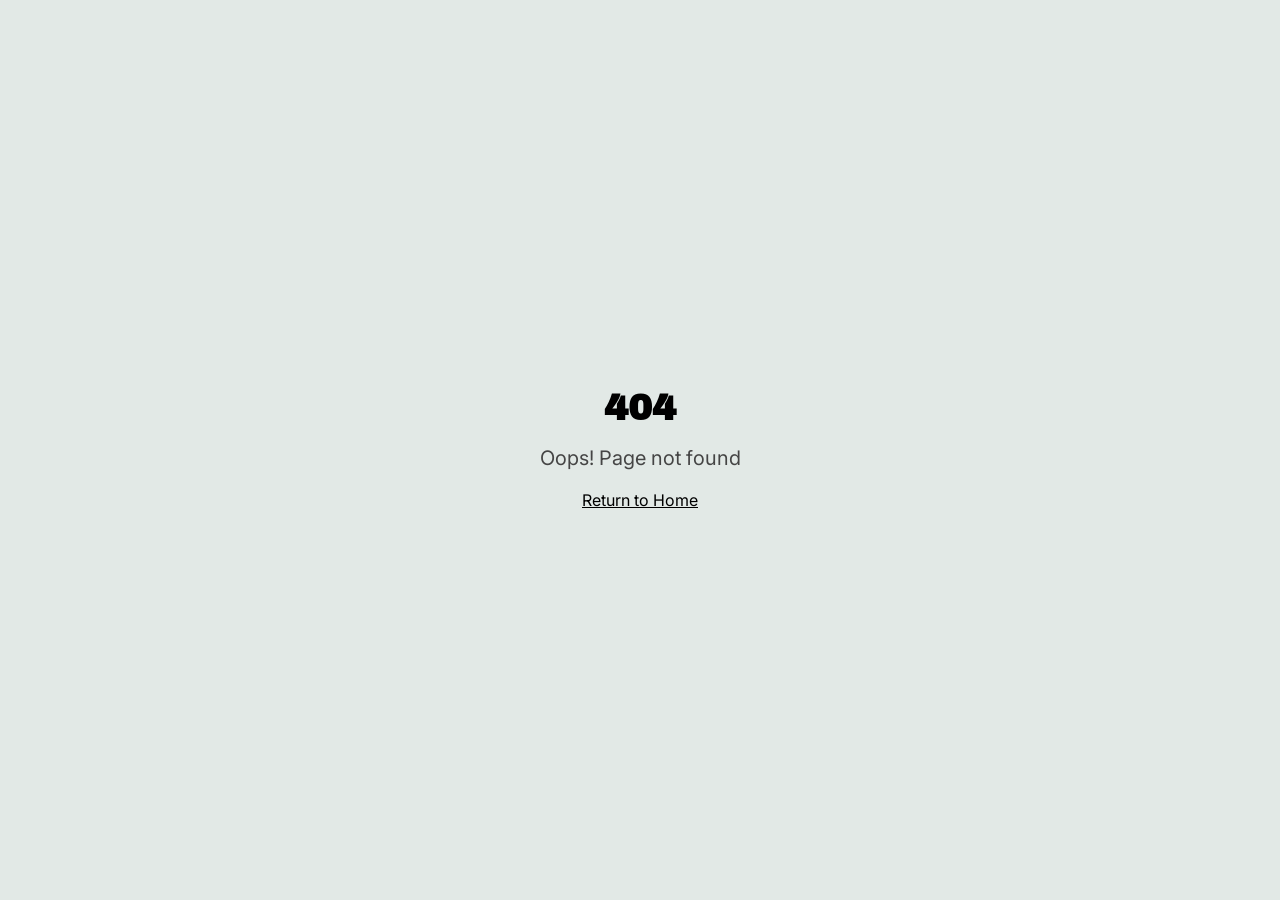
==== commit 8a7da27f: "Deploy website" ====
--- a/index.html
+++ b/index.html
@@ -3,7 +3,6 @@
   <head>
     <meta charset="UTF-8" />
     <meta name="viewport" content="width=device-width, initial-scale=1.0" />
-<<<<<<< HEAD
     <title>Sudarshan Khatiwada</title>
     <meta name="description" content="Journalist, Media Educator & Community Broadcaster based in Kathmandu." />
     <meta name="author" content="Sudarshan Khatiwada" />
@@ -19,24 +18,6 @@
     <meta name="twitter:image" content="./src/assets/profile.jpg" />
     <script type="module" crossorigin src="/assets/index-BtGSqUt-.js"></script>
     <link rel="stylesheet" crossorigin href="/assets/index-BUB8CYBe.css">
-=======
-    <!-- TODO: Set the document title to the name of your application -->
-    <title>Lovable App</title>
-    <meta name="description" content="Lovable Generated Project" />
-    <meta name="author" content="Lovable" />
-
-    <!-- TODO: Update og:title to match your application name -->
-    <meta property="og:title" content="Lovable App" />
-    <meta property="og:description" content="Lovable Generated Project" />
-    <meta property="og:type" content="website" />
-    <meta property="og:image" content="https://lovable.dev/opengraph-image-p98pqg.png" />
-
-    <meta name="twitter:card" content="summary_large_image" />
-    <meta name="twitter:site" content="@Lovable" />
-    <meta name="twitter:image" content="https://lovable.dev/opengraph-image-p98pqg.png" />
-    <script type="module" crossorigin src="/assets/index-DvO2xkag.js"></script>
-    <link rel="stylesheet" crossorigin href="/assets/index-DWRUyej8.css">
->>>>>>> 547c577e71b94093602f608b7c5e8e9396c64488
   </head>
 
   <body>
